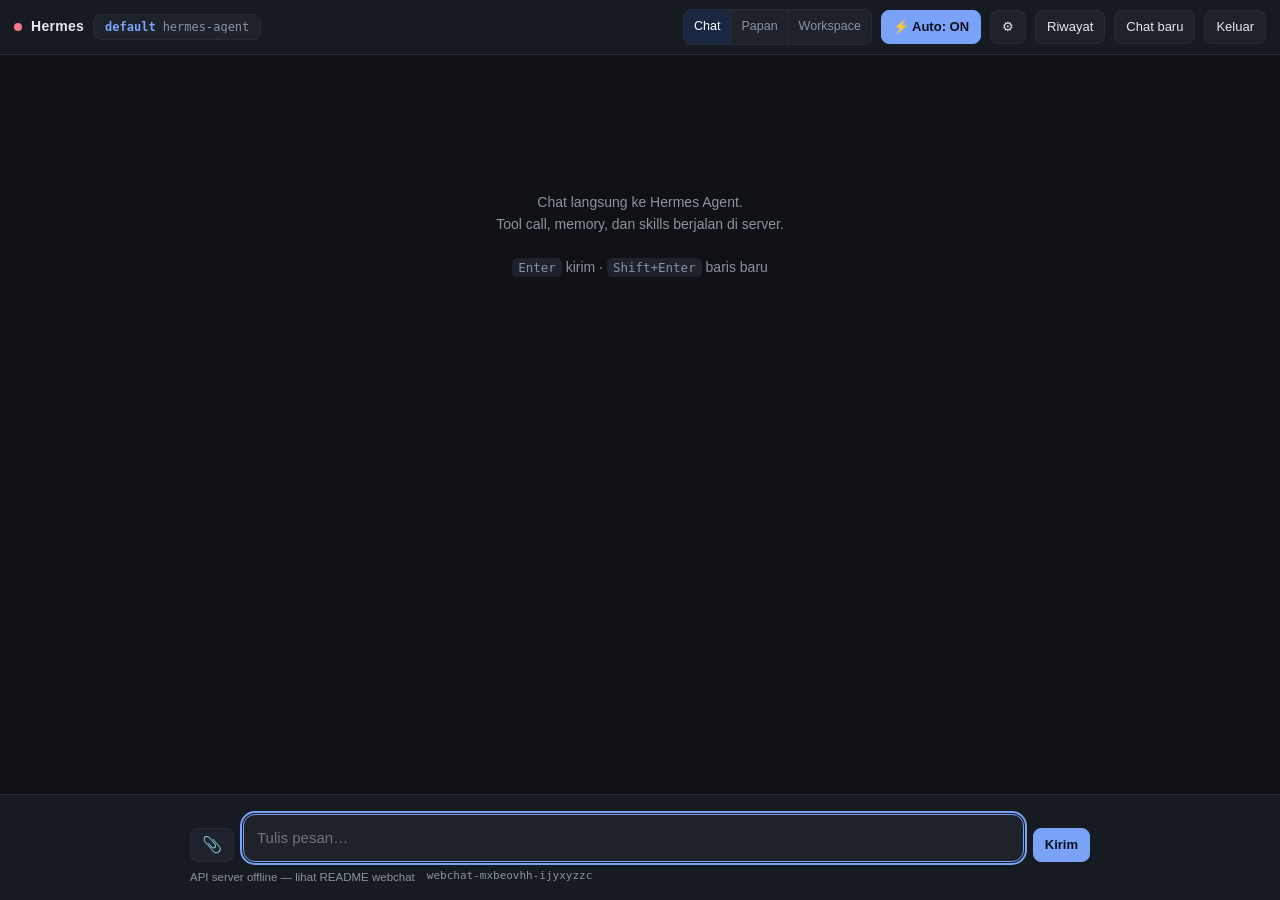
==== static/index.html @ ffa94fac "feat(chat): upload gambar (lampiran/paste/drag-drop) + pratinjau di riwayat" ====
<!DOCTYPE html>
<html lang="id">
<head>
<meta charset="utf-8">
<meta name="viewport" content="width=device-width, initial-scale=1, viewport-fit=cover">
<title>Hermes Chat</title>
<link rel="icon" href="data:image/svg+xml,%3Csvg xmlns='http://www.w3.org/2000/svg' viewBox='0 0 32 32'%3E%3Crect width='32' height='32' rx='8' fill='%230f1115'/%3E%3Ccircle cx='16' cy='16' r='7' fill='%237aa2f7'/%3E%3C/svg%3E">
<style>
  :root{
    --bg:#0f1115; --bg2:#161a21; --bg3:#1d222b; --line:#262c37;
    --fg:#e6e9ef; --dim:#8b93a1; --acc:#7aa2f7; --acc2:#bb9af7;
    --ok:#9ece6a; --warn:#e0af68; --err:#f7768e; --radius:12px;
  }
  *{box-sizing:border-box; scrollbar-width:thin; scrollbar-color:#333d52 transparent}
  *::-webkit-scrollbar{width:10px;height:10px}
  *::-webkit-scrollbar-thumb{background:#2c3549;border-radius:9px;border:2px solid transparent;background-clip:padding-box}
  *::-webkit-scrollbar-thumb:hover{background:#3b4761;border:2px solid transparent;background-clip:padding-box}
  *::-webkit-scrollbar-corner{background:transparent}
  :focus-visible{outline:2px solid var(--acc); outline-offset:1px}
  ::selection{background:#33517f; color:#fff}
  html,body{height:100%}
  body{
    margin:0; background:var(--bg); color:var(--fg);
    font:15px/1.55 ui-sans-serif,-apple-system,"Segoe UI",Roboto,"Helvetica Neue",sans-serif;
    display:flex; flex-direction:column; overflow-x:clip;
  }
  header{
    display:flex; align-items:center; gap:9px; row-gap:7px; flex-wrap:wrap; padding:9px 14px;
    background:var(--bg2); border-bottom:1px solid var(--line); position:sticky; top:0; z-index:5;
  }
  header h1{font-size:14px; margin:0; letter-spacing:.02em; font-weight:600; white-space:nowrap}
  .dot{width:8px;height:8px;border-radius:50%;background:var(--dim);flex:none;transition:background .2s}
  .dot.on{background:var(--ok)} .dot.off{background:var(--err)}
  .spacer{flex:1}
  button{
    font:inherit; font-size:13px; color:var(--fg); background:var(--bg3);
    border:1px solid var(--line); border-radius:8px; padding:6px 11px; cursor:pointer;
  }
  button:hover{border-color:var(--acc); color:#fff}
  button:disabled{opacity:.45; cursor:default}
  button.primary{background:var(--acc); border-color:var(--acc); color:#0b1020; font-weight:600}
  button.danger{background:transparent;border-color:var(--err);color:var(--err)}
  button.model{
    display:flex; align-items:center; gap:7px; max-width:46vw;
    font:12px/1 ui-monospace,SFMono-Regular,Menlo,monospace; color:var(--dim);
  }
  button.model span{overflow:hidden; text-overflow:ellipsis; white-space:nowrap}
  button.model b{color:var(--acc); font-weight:600}
  /* tautan ke halaman Pemantau Agent — gaya sama dengan tombol header lain */
  a.btn{
    font:inherit; font-size:13px; color:var(--fg); background:var(--bg3);
    border:1px solid var(--line); border-radius:8px; padding:6px 11px; cursor:pointer;
    text-decoration:none; white-space:nowrap; display:inline-flex; align-items:center; gap:6px;
  }
  a.btn:hover{border-color:var(--acc); color:#fff}
  a.btn .ico{font-size:14px; line-height:1}

  /* navigasi halaman: Chat · Papan · Workspace (dipakai di ketiga halaman) */
  nav.pages{
    display:flex; align-items:stretch; border:1px solid var(--line); border-radius:8px;
    overflow:hidden; background:var(--bg3);
  }
  nav.pages a{
    font-size:12.5px; color:var(--dim); text-decoration:none; padding:7px 10px;
    min-height:34px; display:inline-flex; align-items:center; white-space:nowrap;
  }
  nav.pages a + a{border-left:1px solid var(--line)}
  nav.pages a:hover{color:#fff; background:#202839}
  nav.pages a[aria-current="page"]{color:#fff; background:#1b2740}

  main{flex:1; overflow-y:auto; overflow-x:hidden}
  .wrap{max-width:900px; margin:0 auto; padding:20px 16px 8px; display:flex; flex-direction:column; gap:16px}

  .msg{display:flex; gap:11px; align-items:flex-start}
  .msg .who{
    flex:none; width:26px; height:26px; border-radius:7px; display:grid; place-items:center;
    font-size:12px; font-weight:700; background:var(--bg3); border:1px solid var(--line); color:var(--dim);
  }
  .msg.user .who{background:#243044; color:var(--acc); border-color:#2f3f5c}
  .msg.agent .who{background:#2b2440; color:var(--acc2); border-color:#3d3462}
  .msg.tool .who{background:#2a2418; color:var(--warn); border-color:#463c22}
  .bubble{flex:1; min-width:0}
  .msg.user .bubble .text{background:var(--bg2); border:1px solid var(--line); border-radius:var(--radius); padding:10px 13px}

  .text p{margin:.5em 0} .text p:first-child{margin-top:0} .text p:last-child{margin-bottom:0}
  .text h1,.text h2,.text h3{margin:.8em 0 .35em; line-height:1.25}
  .text h1{font-size:1.3em} .text h2{font-size:1.15em} .text h3{font-size:1.03em}
  .text ul,.text ol{margin:.45em 0; padding-left:1.4em}
  .text li{margin:.18em 0}
  .text li > ul,.text li > ol,.text ul ul,.text ol ol,.text ul ol,.text ol ul{margin:.2em 0}
  .text{overflow-wrap:anywhere}
  .text a{color:var(--acc)}
  .text code{
    font:13px/1.5 ui-monospace,SFMono-Regular,Menlo,monospace;
    background:#11151c; border:1px solid var(--line); border-radius:5px; padding:.1em .38em;
  }
  .text pre{margin:.6em 0; background:#0c0f14; border:1px solid var(--line); border-radius:9px; padding:11px 13px; overflow-x:auto}
  .text pre code{background:none; border:none; padding:0; font-size:12.5px}
  .text hr{border:none;border-top:1px solid var(--line);margin:1em 0}
  .text blockquote{margin:.6em 0;padding:.1em .9em;border-left:3px solid var(--line);color:var(--dim)}

  /* tabel laporan */
  .text .tblwrap{margin:.7em 0; border:1px solid var(--line); border-radius:9px; overflow-x:auto; background:#0d1117}
  .text table{border-collapse:collapse; width:100%; font-size:13px}
  .text th,.text td{padding:7px 11px; border-bottom:1px solid var(--line); text-align:left; vertical-align:top; overflow-wrap:anywhere}
  .text th{background:#161c26; color:#cfd6e4; font-weight:600; white-space:nowrap}
  .text tr:last-child td{border-bottom:none}
  .text tr:nth-child(even) td{background:#11161e}
  .text .al-right{text-align:right} .text .al-center{text-align:center} .text .al-left{text-align:left}
  .text th.num,.text td.num{
    text-align:right; font-variant-numeric:tabular-nums;
    font-family:ui-monospace,SFMono-Regular,Menlo,monospace; font-size:12.5px;
  }

  /* blok kode */
  .text .cbox{margin:.7em 0; border:1px solid var(--line); border-radius:9px; overflow:hidden; background:#0c0f14}
  .text .chead{
    display:flex; align-items:center; gap:8px; padding:5px 10px; background:#131922;
    border-bottom:1px solid var(--line); font:11.5px ui-monospace,SFMono-Regular,Menlo,monospace; color:var(--dim);
  }
  .text .chead .lang{color:var(--acc2); letter-spacing:.04em}
  .text .chead button.copy{
    font:11px ui-monospace,monospace; padding:3px 9px; background:var(--bg3);
    border:1px solid var(--line); border-radius:6px; color:var(--fg); cursor:pointer;
  }
  .text .chead button.copy:hover{border-color:var(--acc); color:#fff}
  .text .cbox pre{margin:0; border:none; border-radius:0; background:none; padding:11px 13px}
  .c-cmt{color:#6b7684; font-style:italic}
  .c-str{color:#9ece6a} .c-num{color:#e0af68} .c-kw{color:#7aa2f7}

  /* pohon folder/menu */
  .text .tree{
    margin:.7em 0; padding:10px 12px; background:#0c0f14; border:1px solid var(--line);
    border-radius:9px; overflow-x:auto;
    font:12.5px/1.65 ui-monospace,SFMono-Regular,Menlo,monospace;
  }
  .text .cbox .tree{margin:0; border:none; border-radius:0; background:none}
  .text .tree ul{list-style:none; margin:0; padding-left:14px; border-left:1px dashed #2b3542}
  .text .tree > ul{padding-left:2px; border-left:none}
  .text .tree li{position:relative}
  .text .tree .row{display:flex; align-items:baseline; gap:6px; border-radius:5px; padding:1px 3px}
  .text .tree li.dir > .row{cursor:pointer}
  .text .tree li.dir > .row:hover{background:#151c27}
  .text .tree .tw{flex:none; width:11px; color:var(--dim); font-size:10px; text-align:center}
  .text .tree li.dir > .row .tw::before{content:"▾"}
  .text .tree li.closed > .row .tw::before{content:"▸"}
  .text .tree .ic{flex:none; opacity:.85; font-size:11.5px}
  .text .tree .nm{white-space:pre}
  .text .tree li.dir > .row .nm{color:#c8d7f5}
  .text .tree li.closed > ul{display:none}

  .tools{display:flex; flex-wrap:wrap; gap:6px; margin:0 0 9px}
  .tool{
    font:12px/1.35 ui-monospace,SFMono-Regular,Menlo,monospace; color:var(--dim);
    background:#12161d; border:1px solid var(--line); border-radius:7px; padding:5px 8px;
    max-width:100%; overflow:hidden; text-overflow:ellipsis; white-space:nowrap;
  }
  .tool b{color:var(--warn); font-weight:600}
  .tool.done{opacity:.62}
  details.think{margin:0 0 9px; border:1px solid var(--line); border-radius:9px; background:#12161d}
  details.think summary{cursor:pointer; padding:7px 11px; font-size:12px; color:var(--dim); user-select:none}
  details.think pre{margin:0; padding:0 13px 11px; white-space:pre-wrap; overflow-wrap:anywhere; font-size:12.5px; color:#a9b1c1}

  .cursor::after{content:"▍"; color:var(--acc); animation:blink 1s steps(2) infinite}
  @keyframes blink{50%{opacity:0}}

  /* kartu konfirmasi (approval) */
  .approval{
    margin:0 0 10px; border:1px solid #6b5320; background:#241f12; border-radius:10px; padding:11px 13px;
  }
  .approval.answered{border-color:var(--line); background:#141821; opacity:.85}
  .approval .aphead{font-size:12px; font-weight:700; letter-spacing:.03em; color:var(--warn); text-transform:uppercase}
  .approval.answered .aphead{color:var(--dim)}
  .approval .apcmd{
    margin:8px 0 6px; padding:8px 10px; background:#0c0f14; border:1px solid var(--line); border-radius:7px;
    font:12.5px/1.5 ui-monospace,SFMono-Regular,Menlo,monospace; white-space:pre-wrap; overflow-wrap:anywhere;
  }
  .approval .apdesc{font-size:12.5px; color:var(--dim); margin-bottom:9px}
  .approval .apbtns{display:flex; gap:7px; flex-wrap:wrap}
  .approval .apbtns button{font-size:12.5px; padding:6px 11px}
  .approval .apstate{margin-top:9px; font-size:12px; color:var(--dim); font:12px ui-monospace,monospace}
  .approval .apstate.ok{color:var(--ok)} .approval .apstate.bad{color:var(--err)}
  .err{border:1px solid var(--err); background:#241419; color:#ffc9d2; border-radius:9px; padding:11px 13px; font-size:13.5px; white-space:pre-wrap; overflow-wrap:anywhere}
  .err b{color:#fff}
  .empty{color:var(--dim); text-align:center; padding:13vh 0 0; font-size:14px}
  .empty code{font:12.5px ui-monospace,monospace; background:var(--bg3); padding:2px 6px; border-radius:5px}

  footer{border-top:1px solid var(--line); background:var(--bg2); padding:11px 16px 13px}
  .composer{max-width:900px; margin:0 auto; display:flex; gap:9px; align-items:flex-end}
  textarea{
    flex:1; min-width:0; resize:none; min-height:46px; max-height:210px; padding:12px 13px;
    background:var(--bg3); color:var(--fg); border:1px solid var(--line); border-radius:var(--radius);
    font:inherit; line-height:1.45; outline:none;
  }
  textarea:focus{border-color:var(--acc)}
  textarea:disabled{opacity:.5}
  .hint{max-width:900px;margin:7px auto 0;color:var(--dim);font-size:11.5px;display:flex;gap:12px;flex-wrap:wrap}
  .hint .mono{font:11px ui-monospace,monospace; min-width:0; max-width:100%; overflow:hidden; text-overflow:ellipsis; white-space:nowrap}

  /* ---- panel samping ---- */
  .scrim{position:fixed; inset:0; background:#000a; z-index:20; display:none}
  .scrim.open{display:block}
  .panel{
    position:fixed; top:0; bottom:0; left:0; width:min(440px,90vw); z-index:21;
    background:var(--bg2); border-right:1px solid var(--line);
    display:flex; flex-direction:column; transform:translateX(-102%); transition:transform .18s ease;
  }
  .panel.open{transform:none}
  .panel > header{position:static; border-bottom:1px solid var(--line)}
  .panel .body{flex:1; overflow-y:auto; padding:8px}
  .panel input[type=search]{
    width:100%; padding:10px 12px; background:var(--bg3); color:var(--fg);
    border:1px solid var(--line); border-radius:9px; font:inherit; font-size:13.5px; outline:none;
  }
  .panel input[type=search]:focus{border-color:var(--acc)}

  .sess{padding:9px 11px; border:1px solid transparent; border-radius:9px; cursor:pointer; margin-bottom:2px}
  .sess:hover{background:var(--bg3); border-color:var(--line)}
  .sess .t{font-size:13.5px; overflow:hidden; text-overflow:ellipsis; white-space:nowrap}
  .sess .m{font-size:11.5px; color:var(--dim); margin-top:3px; display:flex; gap:9px; flex-wrap:wrap}
  .sess .m .src{color:var(--acc)}

  .mrow{padding:7px 11px; border-radius:8px; cursor:pointer; display:flex; gap:8px; align-items:baseline}
  .mrow:hover{background:var(--bg3)}
  .mrow .prov{font:11.5px ui-monospace,monospace; color:var(--acc2); flex:none; width:104px; overflow:hidden; text-overflow:ellipsis; white-space:nowrap}
  .mrow .id{font:12.5px ui-monospace,monospace; color:var(--fg); overflow:hidden; text-overflow:ellipsis; white-space:nowrap}
  .mrow.sel{background:#1b2740}
  .mrow.na .id{color:var(--dim)}
  .phead{font:11.5px ui-monospace,monospace; color:var(--dim); padding:10px 11px 4px; text-transform:uppercase; letter-spacing:.06em}

  /* setelan */
  .setrow{
    display:flex; gap:10px; align-items:flex-start; padding:10px 11px; margin:6px 0;
    border:1px solid var(--line); border-radius:9px; background:var(--bg2); cursor:pointer;
  }
  .setrow:hover{border-color:var(--acc)}
  .setrow.on{border-color:var(--acc); background:#16203a}
  .setrow .mark{
    flex:none; width:15px; height:15px; border-radius:50%; border:1.5px solid var(--dim); margin-top:2px;
  }
  .setrow.on .mark{border-color:var(--acc); background:var(--acc); box-shadow:inset 0 0 0 3px var(--bg2)}
  .setrow .lbl{font-size:13.5px}
  .setrow .hint2{font-size:11.5px; color:var(--dim); margin-top:3px; line-height:1.45}
  .setnote{font-size:11.5px; color:var(--dim); padding:10px 11px 16px; line-height:1.55}
  .setnote code{font:11px ui-monospace,monospace; color:var(--acc2)}

  .banner{
    max-width:900px; margin:14px auto 0; padding:9px 13px; border-radius:9px; font-size:13px;
    background:#1a2233; border:1px solid #2c3a55; color:#c8d3e6; display:flex; gap:10px; align-items:center;
    flex-wrap:wrap;
  }
  .banner #bannerText{min-width:0; overflow-wrap:anywhere}
  .banner button{flex:none}

  /* lampiran gambar */
  .chips{
    max-width:900px; margin:0 auto 8px; display:flex; flex-wrap:wrap; gap:8px;
    max-width:min(900px,100%);
  }
  .chip{
    display:flex; align-items:center; gap:8px; max-width:100%; min-width:0;
    padding:5px 8px 5px 5px; background:var(--bg3); border:1px solid var(--line);
    border-radius:var(--radius); font-size:12px;
  }
  .chip img{
    width:44px; height:44px; object-fit:cover; border-radius:6px; flex:none;
    background:#0c0f14;
  }
  .chip .nm{min-width:0; overflow:hidden; text-overflow:ellipsis; white-space:nowrap; max-width:12rem}
  .chip .sz{color:var(--dim); flex:none; font:11px ui-monospace,monospace}
  .chip button.rm{
    flex:none; padding:2px 7px; font-size:14px; line-height:1; background:transparent;
    border:1px solid var(--line); border-radius:6px; color:var(--dim);
  }
  .chip button.rm:hover{border-color:var(--err); color:var(--err)}
  .chatimg{
    max-width:min(320px,100%); border-radius:9px; border:1px solid var(--line);
    display:block; margin:0;
  }
  .msgimgs{display:flex; flex-wrap:wrap; gap:8px; margin:.45em 0 0; min-width:0; max-width:100%}
  .imgchip{
    display:inline-block; font-size:12px; color:var(--dim); background:var(--bg3);
    border:1px solid var(--line); border-radius:7px; padding:4px 8px; margin:.35em .35em 0 0;
    max-width:100%; overflow:hidden; text-overflow:ellipsis; white-space:nowrap;
  }
  main.dragover{outline:2px dashed var(--acc); outline-offset:-4px}
  button.attach{font-size:16px; padding:8px 11px; flex:none; line-height:1}
</style>
</head>
<body>
<header>
  <span class="dot" id="dot"></span>
  <h1>Hermes</h1>
  <button class="model" id="modelBtn" title="Pilih provider &amp; model">
    <b id="modelProv">default</b><span id="modelName">memuat…</span>
  </button>
  <span class="spacer"></span>
  <nav class="pages" aria-label="Navigasi halaman">
    <a href="/" aria-current="page">Chat</a>
    <a href="/agents" title="Papan kanban Hermes — status task per agent">Papan</a>
    <a href="/workspace" title="Kantor virtual — siapa yang sedang bekerja">Workspace</a>
  </nav>
  <button id="auto" title="Jawab permintaan konfirmasi otomatis">⚡ Auto</button>
  <button id="settings" title="Setelan: konfirmasi perintah">⚙</button>
  <button id="history">Riwayat</button>
  <button id="clear">Chat baru</button>
  <button id="who" title="Sesi login aktif">…</button>
  <button id="logout">Keluar</button>
</header>

<div class="banner" id="banner" style="display:none">
  <span id="bannerText"></span><span class="spacer"></span>
  <button id="bannerContinue" class="primary" disabled
          title="Transkrip ini jadi konteks chat; pesan baru ditambahkan ke sesi ini">Lanjutkan chat</button>
  <button id="bannerClose">Tutup</button>
</div>

<main id="main">
  <div class="wrap" id="wrap">
    <div class="empty" id="empty">
      Chat langsung ke Hermes Agent.<br>
      Tool call, memory, dan skills berjalan di server.<br><br>
      <code>Enter</code> kirim &middot; <code>Shift+Enter</code> baris baru
    </div>
  </div>
</main>

<footer>
  <div class="chips" id="chips" hidden></div>
  <div class="composer">
    <input type="file" id="fileInput" accept="image/*" multiple hidden>
    <button type="button" class="attach" id="attach" title="Lampirkan gambar">📎</button>
    <textarea id="input" rows="1" placeholder="Tulis pesan…"></textarea>
    <button class="primary" id="send">Kirim</button>
    <button class="danger" id="stop" hidden>Stop</button>
  </div>
  <div class="hint">
    <span id="status">siap</span>
    <span class="mono" id="sid"></span>
  </div>
</footer>

<div class="scrim" id="scrim"></div>

<aside class="panel" id="histPanel">
  <header><h1>Riwayat sesi</h1><span class="spacer"></span>
    <button id="histRefresh">Muat ulang</button><button id="histClose">✕</button></header>
  <div class="body" id="histBody"></div>
</aside>

<aside class="panel" id="settingsPanel">
  <header><h1>Setelan</h1><span class="spacer"></span><button id="settingsClose">✕</button></header>
  <div class="body" id="settingsBody"></div>
</aside>

<aside class="panel" id="modelPanel">
  <header><h1>Provider &amp; model</h1><span class="spacer"></span><button id="modelClose">✕</button></header>
  <div style="padding:8px 8px 0"><input type="search" id="modelSearch" placeholder="Cari model…" autocomplete="off"></div>
  <div class="body" id="modelBody"></div>
</aside>

<script>
(() => {
  // Sesi login bisa kedaluwarsa atau dicabut di server. Setiap 401 dari proxy berarti
  // cookie sudah tidak sah — lempar ke halaman login, jangan tampilkan error mentah.
  const _fetch = window.fetch.bind(window);
  window.fetch = (input, init) => _fetch(input, init).then((res) => {
    if (res.status === 401) {
      const next = encodeURIComponent(location.pathname + location.search);
      location.replace(`/login?next=${next}`);
    }
    return res;
  });

  const $ = (id) => document.getElementById(id);
  const wrap = $("wrap"), main = $("main"), input = $("input");
  const sendBtn = $("send"), stopBtn = $("stop"), dot = $("dot");
  const statusEl = $("status"), sidEl = $("sid");
  const LS = "hermes-webchat-v2";

  let live = [];              // percakapan yang sedang berjalan
  let sessionId = newSessionId();
  let history = null;         // {id,title,source,messages:[]} saat menonton riwayat
  let controller = null;
  let MODEL = "", PROVIDER = "";
  let options = null;         // /api/model/options
  let RUN_ID = null;          // run yang sedang berjalan (untuk stop & jawab approval)
  let pendingImages = [];     // {path,url,name,bytes} sebelum kirim
  let uploadsRunning = 0;
  const MAX_IMAGES_PER_MSG = 4;
  const attachBtn = $("attach"), fileInput = $("fileInput"), chipsEl = $("chips");
  const IMAGE_MARKER_RE = /\[Image attached at: ([^\]\n]+)\]/g;
  let APPROVAL = "auto";      // "auto" = jalan tanpa konfirmasi, "ask" = tampilkan kartu
  let AUTO_SCOPE = "session"; // scope jawaban otomatis: session | once | always

  // Model yang sudah terbukti TIDAK BISA DIPAKAI (hasil probe langsung ke provider).
  // Disembunyikan dari pemilih supaya tidak terpilih lalu gagal dengan galat provider.
  const HIDDEN_MODELS = new Set([
    // Gemini — sudah tidak tersedia untuk akun baru (HTTP 404 NOT_FOUND)
    "gemini-2.5-pro", "gemini-2.5-flash", "gemini-2.5-flash-lite", "gemini-3-pro-preview",
    // Gemini — kena kuota/billing di kunci ini (RESOURCE_EXHAUSTED), bukan mati permanen
    "gemini-4-argon", "gemini-3.1-pro-preview",
    // OpenCode Go — "Model does not support this protocol"
    "gemini-4-argon-contributor",
  ]);

  const CHOICE_LABEL = {
    once: "Terima sekali",
    session: "Terima untuk sesi ini",
    always: "Selalu terima",
    deny: "Tolak",
  };

  // ---------------- persist ----------------
  try {
    const raw = JSON.parse(localStorage.getItem(LS) || "{}");
    if (Array.isArray(raw.live)) live = raw.live;
    if (typeof raw.sessionId === "string" && raw.sessionId) sessionId = raw.sessionId;
    if (typeof raw.model === "string") MODEL = raw.model;
    if (typeof raw.provider === "string") PROVIDER = raw.provider;
    if (raw.approval === "ask" || raw.approval === "auto") APPROVAL = raw.approval;
    else if (typeof raw.auto === "boolean") APPROVAL = raw.auto ? "auto" : "ask";  // setelan versi lama
    if (["session", "once", "always"].includes(raw.autoScope)) AUTO_SCOPE = raw.autoScope;
  } catch {}
  const save = () => {
    try { localStorage.setItem(LS, JSON.stringify({ live, sessionId, model: MODEL, provider: PROVIDER, approval: APPROVAL, autoScope: AUTO_SCOPE })); } catch {}
  };
  function newSessionId() {
    return "webchat-" + Date.now().toString(36) + "-" + Math.random().toString(36).slice(2, 10);
  }

  // ---------------- markdown ----------------
  // Mendukung: heading, paragraf, list bertingkat, blockquote, hr, tabel GFM,
  // blok kode dengan label bahasa + tombol salin + pewarnaan ringan, dan tampilan
  // pohon (folder/menu: output `tree`, `ls -R`, atau struktur berindentasi).
  const esc = (s) => String(s).replace(/&/g, "&amp;").replace(/</g, "&lt;").replace(/>/g, "&gt;");
  function inline(s) {
    return s
      .replace(/`([^`\n]+)`/g, (_, c) => `<code>${c}</code>`)
      .replace(/\*\*([^*\n]+)\*\*/g, "<strong>$1</strong>")
      .replace(/~~([^~\n]+)~~/g, "<del>$1</del>")
      .replace(/(^|[\s(])\*([^*\n]+)\*/g, "$1<em>$2</em>")
      .replace(/\[([^\]\n]+)\]\((https?:\/\/[^\s)]+)\)/g, '<a href="$2" target="_blank" rel="noopener">$1</a>')
      .replace(/(^|[\s(])(https?:\/\/[^\s<)]+)/g, '$1<a href="$2" target="_blank" rel="noopener">$2</a>');
  }

  // ---- tabel ----
  const rowCells = (line) => {
    let s = line.trim();
    if (s.startsWith("|")) s = s.slice(1);
    if (s.endsWith("|")) s = s.slice(0, -1);
    return s.split("|").map((c) => c.trim());
  };
  const isSepRow = (line) => {
    const cells = rowCells(line);
    return cells.length > 0 && cells.every((c) => /^:?-{2,}:?$/.test(c));
  };
  const alignOf = (cell) => {
    const l = cell.startsWith(":"), r = cell.endsWith(":");
    return l && r ? "center" : r ? "right" : l ? "left" : "";
  };
  // sel sudah ter-escape (bagian non-kode di-escape lebih dulu)
  function tableHTML(rows, aligns) {
    const width = rows.reduce((n, r) => Math.max(n, r.length), 0);
    let out = '<div class="tblwrap"><table>';
    rows.forEach((cells, ri) => {
      const tag = ri === 0 ? "th" : "td";
      out += "<tr>";
      for (let c = 0; c < width; c++) {
        const a = aligns[c];
        const num = tag === "td" && /^-?[\d.,%]+$/.test((cells[c] || "").replace(/[^\d.,%-]/g, ""));
        const cls = [a ? "al-" + a : "", num ? "num" : ""].filter(Boolean).join(" ");
        out += `<${tag}${cls ? ` class="${cls}"` : ""}>${inline(cells[c] || "")}</${tag}>`;
      }
      out += "</tr>";
    });
    return out + "</table></div>";
  }

  // ---- pohon (tree) ----
  // Cocok untuk output `tree`, `ls -R`, atau menu bertingkat: setiap 4 karakter
  // panduan (│ atau spasi) = satu level. Butuh minimal 2 baris bergaris cabang
  // supaya teks berindentasi biasa tidak salah dibaca sebagai pohon.
  function treeShape(text) {
    const raw = String(text).replace(/\t/g, "    ").split("\n");
    const lines = raw.filter((l, i) => !(l.trim() === "" && i === raw.length - 1));
    if (lines.length < 2) return null;
    const items = [];
    let guides = 0;
    for (const line of lines) {
      if (!line.trim()) return null;
      // satu level = satu blok 4 karakter panduan; baris bercabang (├──/└──/+--) naik
      // satu level lagi, sebab garis itu sendiri menandakan "anak dari baris di atasnya".
      const m = /^((?:(?:[│|]| )[ ]{3})*)([├└`+][─-]{1,3}[ ]+)?(\S.*)$/.exec(line);
      if (!m) return null;
      if (m[2]) guides++;
      const blocks = Math.floor(m[1].length / 4);   // tiap blok tepat 4 karakter, jangan di-trim
      items.push({
        level: Math.min(blocks + (m[2] ? 1 : 0), 12),
        name: m[3],
        dir: /\/$/.test(m[3]),
      });
    }
    return guides >= 2 ? items : null;
  }
  // name sudah dalam bentuk siap-tampil (ter-escape pemanggil)
  function treeHTML(items) {
    let out = '<div class="tree"><ul>';
    const levels = [0];
    items.forEach((it, i) => {
      const hasKids = i + 1 < items.length && items[i + 1].level > it.level;
      const dir = it.dir || hasKids;
      while (levels.length > 1 && it.level < levels[levels.length - 1]) {
        out += "</li></ul>";
        levels.pop();
      }
      if (it.level > levels[levels.length - 1]) {
        out += "<ul>";
        levels.push(it.level);
      } else if (!out.endsWith("<ul>")) {
        out += "</li>";
      }
      out += `<li class="${dir ? "dir" : "file"}"><span class="row"><span class="tw"></span>` +
        `<span class="ic">${dir ? "📁" : "📄"}</span><span class="nm">${it.name}</span></span>`;
    });
    while (levels.length > 1) { out += "</li></ul>"; levels.pop(); }
    return out + "</li></ul></div>";
  }

  // ---- blok kode ----
  // Pewarnaan ringan (string, komentar, angka, kata kunci/perintah umum). Bukan
  // parser per bahasa — cukup supaya kode enak dibaca, dan aman karena setiap
  // token di-escape terpisah.
  // Komentar `//` hanya di awal baris atau setelah spasi/;/() — supaya URL seperti
  // `postgres://host` tidak salah diwarnai sebagai komentar.
  const HL = /((?:^|[\s;(])\/\/[^\n]*|(?:^|\s)#(?![0-9a-fA-F]{3,8}\b)[^\n]*|\/\*[\s\S]*?\*\/)|("(?:[^"\\\n]|\\.)*"|'(?:[^'\\\n]|\\.)*'|`(?:[^`\\]|\\.)*`)|((?<![\w.])\d+(?:\.\d+)?(?![\w.]))|(\b(?:function|const|let|var|if|else|elif|for|while|do|return|class|extends|new|import|export|from|require|def|lambda|try|except|catch|finally|raise|await|async|yield|with|as|in|of|not|and|or|True|False|None|null|true|false|undefined|this|SELECT|FROM|WHERE|INSERT|UPDATE|DELETE|JOIN|LEFT|GROUP|ORDER|BY|LIMIT|CREATE|TABLE|ALTER|DROP|VALUES|SET|npm|npx|node|python3?|git|cd|ls|cat|grep|find|sudo|rm|cp|mv|mkdir|chmod|chown|curl|wget|tar|zip|ssh|scp|docker|compose|systemctl|journalctl|pm2|psql|export|source|echo|awk|sed)\b)/g;
  function highlight(code) {
    let out = "", last = 0, m;
    HL.lastIndex = 0;
    while ((m = HL.exec(code))) {
      out += esc(code.slice(last, m.index));
      const cls = m[1] ? "c-cmt" : m[2] ? "c-str" : m[3] ? "c-num" : "c-kw";
      out += `<span class="${cls}">${esc(m[0])}</span>`;
      last = m.index + m[0].length;
    }
    return out + esc(code.slice(last));
  }
  function codeHTML(info, body) {
    const lang = (info.split(/\s+/)[0] || "").replace(/[^\w+#.-]/g, "").toLowerCase();
    const head = `<div class="chead"><span class="lang">${esc(lang || "teks")}</span>` +
      `<span class="spacer"></span><button class="copy" type="button" title="Salin isi blok">Salin</button></div>`;
    let shape = null;
    if (!lang || ["tree", "txt", "text", "plain", "output"].includes(lang)) shape = treeShape(body);
    if (shape) return `<div class="cbox">${head}${treeHTML(shape)}</div>`;
    return `<div class="cbox">${head}<pre><code>${highlight(body)}</code></pre></div>`;
  }
  function codeBlockHTML(info, body) {
    return codeHTML(info, body);
  }

  function md(src) {
    const parts = String(src).split(/```/);
    let out = "";
    parts.forEach((part, i) => {
      if (i % 2 === 1) {                                  // blok kode
        const nl = part.indexOf("\n");
        const info = (nl >= 0 ? part.slice(0, nl) : "").trim();
        const body = (nl >= 0 ? part.slice(nl + 1) : part).replace(/\n$/, "");
        out += codeHTML(info, body);
        return;
      }
      const lines = esc(part).split("\n");
      let buf = [];
      const stack = [];                                   // list bertingkat
      const flushP = () => { if (buf.length) { out += `<p>${inline(buf.join("<br>"))}</p>`; buf = []; } };
      const closeLists = () => { while (stack.length) out += "</li></" + stack.pop().tag + ">"; };

      for (let i = 0; i < lines.length; i++) {
        const line = lines[i].replace(/\s+$/, "");

        // tabel GFM: baris berisi "|" diikuti baris pemisah
        if (line.trim().startsWith("|") && i + 1 < lines.length && isSepRow(lines[i + 1])) {
          const rows = [rowCells(line)];
          const aligns = rowCells(lines[i + 1]).map(alignOf);
          i += 2;
          while (i < lines.length && lines[i].trim().startsWith("|")) {
            rows.push(rowCells(lines[i]));
            i++;
          }
          i--;
          flushP(); closeLists();
          out += tableHTML(rows, aligns);
          continue;
        }

        // pohon: kumpulkan satu blok baris berisi panduan cabang
        if (/[├└`+]|^[│|]/.test(line)) {
          const run = [];
          let j = i;
          while (j < lines.length && lines[j].trim()) { run.push(lines[j]); j++; }
          const shape = treeShape(run.join("\n"));
          if (shape) {
            flushP(); closeLists();
            out += treeHTML(shape);
            i = j - 1;
            continue;
          }
        }

        const h = /^(#{1,4})\s+(.*)$/.exec(line);
        if (h) { flushP(); closeLists(); out += `<h${h[1].length}>${inline(h[2])}</h${h[1].length}>`; continue; }

        const li = /^(\s*)([-*+]|\d+[.)])\s+(.*)$/.exec(line);
        if (li) {
          flushP();
          const level = Math.min(Math.floor(li[1].replace(/\t/g, "    ").length / 2), 8);
          const tag = /^\d/.test(li[2]) ? "ol" : "ul";
          if (!stack.length) { out += `<${tag}>`; stack.push({ level, tag }); }
          else {
            while (stack.length > 1 && level < stack[stack.length - 1].level) {
              out += "</li></" + stack.pop().tag + ">";
            }
            const top = stack[stack.length - 1];
            if (level > top.level) { out += `<${tag}>`; stack.push({ level, tag }); }
            else {
              out += "</li>";
              if (top.tag !== tag) { out += `</${top.tag}><${tag}>`; top.tag = tag; }
            }
          }
          out += `<li>${inline(li[3])}`;
          continue;
        }

        if (/^\s*([-*_])\s*\1\s*\1\s*$/.test(line)) { flushP(); closeLists(); out += "<hr>"; continue; }
        if (/^&gt;\s?/.test(line)) { flushP(); closeLists(); out += `<blockquote>${inline(line.replace(/^&gt;\s?/, ""))}</blockquote>`; continue; }
        if (!line.trim()) { flushP(); closeLists(); continue; }
        buf.push(line);
      }
      flushP(); closeLists();
    });
    return out;
  }

  // ---------------- render ----------------
  function node(m, streaming) {
    const isTool = m.role === "tool";
    const el = document.createElement("div");
    el.className = "msg " + (m.role === "user" ? "user" : isTool ? "tool" : "agent");

    const who = document.createElement("div");
    who.className = "who";
    who.textContent = m.role === "user" ? "You" : isTool ? "→" : "H";
    el.appendChild(who);

    const bubble = document.createElement("div");
    bubble.className = "bubble";

    if (m.thinking) {
      const d = document.createElement("details");
      d.className = "think";
      d.open = !!streaming;
      const s = document.createElement("summary");
      s.textContent = "reasoning";
      const pre = document.createElement("pre");
      pre.textContent = m.thinking;
      d.append(s, pre);
      bubble.appendChild(d);
    }

    if (m.tools && m.tools.length) {
      const box = document.createElement("div");
      box.className = "tools";
      for (const t of m.tools) {
        const chip = document.createElement("div");
        chip.className = "tool" + (t.done ? " done" : "");
        const bits = [];
        if (t.done && typeof t.duration === "number") bits.push(t.duration.toFixed(1) + "s");
        if (t.error) bits.push("gagal");
        chip.innerHTML = `<b>${esc(t.name || "tool")}</b> ${esc(t.detail || "")}` +
          (bits.length ? ` <span style="opacity:.7">· ${esc(bits.join(" · "))}</span>` : "");
        box.appendChild(chip);
      }
      bubble.appendChild(box);
    }

    if (m.approvals && m.approvals.length) {
      for (const a of m.approvals) bubble.appendChild(approvalCard(a));
    }

    if (m.error) {
      const e = document.createElement("div");
      e.className = "err";
      e.innerHTML = `<b>${esc(m.error)}</b>` + (m.detail ? "\n" + esc(m.detail) : "");
      bubble.appendChild(e);
    } else if (isTool) {
      const box = document.createElement("div");
      box.className = "tools";
      const chip = document.createElement("div");
      chip.className = "tool done";
      chip.innerHTML = `<b>${esc(m.tool || "tool")}</b> ${esc(String(m.text || "").slice(0, 400))}`;
      box.appendChild(chip);
      bubble.appendChild(box);
    } else if (m.text) {
      const t = document.createElement("div");
      t.className = "text" + (streaming ? " cursor" : "");
      t.innerHTML = md(m.text);
      bubble.appendChild(t);
    }
    if (m.images && m.images.length) {
      const box = document.createElement("div");
      box.className = "msgimgs";
      for (const im of m.images) {
        if (im.url) {
          const img = document.createElement("img");
          img.className = "chatimg";
          img.loading = "lazy";
          img.src = im.url;
          img.alt = im.name || "gambar";
          box.appendChild(img);
        } else {
          const chip = document.createElement("span");
          chip.className = "imgchip";
          chip.textContent = "📎 " + (im.name || "gambar");
          box.appendChild(chip);
        }
      }
      bubble.appendChild(box);
    }
    if (!m.text && !m.error && !isTool && !(m.images && m.images.length)
        && streaming && !(m.tools && m.tools.length)) {
      const t = document.createElement("div");
      t.className = "text cursor";
      bubble.appendChild(t);
    }

    el.appendChild(bubble);
    return el;
  }

  const current = () => (history ? history.messages : live);

  // ---------------- kartu konfirmasi ----------------
  function approvalCard(a) {
    const el = document.createElement("div");
    el.className = "approval" + (a.answered ? " answered" : "");

    const head = document.createElement("div");
    head.className = "aphead";
    head.textContent = a.answered
      ? (a.auto ? "⚡ Konfirmasi dijawab otomatis" : "Konfirmasi dijawab")
      : "⚠ Perlu konfirmasi";
    el.appendChild(head);

    const cmd = document.createElement("div");
    cmd.className = "apcmd";
    cmd.textContent = a.command || "(perintah tidak dilampirkan)";
    el.appendChild(cmd);

    if (a.description) {
      const d = document.createElement("div");
      d.className = "apdesc";
      d.textContent = "Terdeteksi: " + a.description;
      el.appendChild(d);
    }

    if (!a.answered) {
      const btns = document.createElement("div");
      btns.className = "apbtns";
      const choices = (a.choices && a.choices.length) ? a.choices : ["once", "deny"];
      for (const c of choices) {
        const b = document.createElement("button");
        b.textContent = CHOICE_LABEL[c] || c;
        if (c === "deny") b.className = "danger";
        else if (c === "once") b.className = "primary";
        b.onclick = () => answerApproval(a, c);
        btns.appendChild(b);
      }
      el.appendChild(btns);
    }

    const st = document.createElement("div");
    st.className = "apstate" + (a.state ? (a.ok === false ? " bad" : " ok") : "");
    st.textContent = a.state || (a.answered ? "" : "menunggu jawabanmu…");
    el.appendChild(st);
    return el;
  }

  async function answerApproval(a, choice, auto) {
    a.state = auto ? "menjawab otomatis…" : "mengirim…";
    render();
    const payload = { choice };
    if (a.request_id) payload.request_id = a.request_id;
    if (a.execution_generation != null) payload.execution_generation = a.execution_generation;
    try {
      const r = await fetch(`/v1/runs/${encodeURIComponent(a.run_id)}/approval`, {
        method: "POST",
        headers: { "Content-Type": "application/json" },
        body: JSON.stringify(payload),
      });
      const j = await r.json().catch(() => ({}));
      if (!r.ok) {
        a.ok = false;
        a.state = "Gagal menjawab: " + (j.detail || j.error?.message || j.error || ("HTTP " + r.status));
      } else {
        a.ok = true;
        a.answered = true;
        a.auto = !!auto;
        a.state = (auto ? "Otomatis: " : "Dijawab: ") + (CHOICE_LABEL[choice] || choice);
      }
    } catch (e) {
      a.ok = false;
      a.state = "Gagal menjawab: " + String(e);
    }
    render();
  }

  // Pilihan untuk mode auto: ikuti scope yang dipilih user; "always" hanya dipakai
  // kalau user memang memilihnya di Setelan (scope itu menulis allowlist permanen ke disk).
  function pickAutoChoice(choices) {
    const offered = (Array.isArray(choices) && choices.length ? choices : []).filter((c) => c !== "deny");
    if (!offered.length) return "deny";   // server tidak menawarkan pilihan menerima
    const order = AUTO_SCOPE === "always" ? ["always", "session", "once"] : [AUTO_SCOPE, "session", "once"];
    for (const want of [...new Set(order)]) if (offered.includes(want)) return want;
    return offered[0];
  }

  function render() {
    const list = current();
    $("empty").style.display = list.length ? "none" : "";
    [...wrap.querySelectorAll(".msg")].forEach((n) => n.remove());
    const frag = document.createDocumentFragment();
    list.forEach((m, i) => frag.appendChild(node(m, !!m.__streaming && i === list.length - 1)));
    wrap.appendChild(frag);
    save();
  }
  function repaintLast() {
    const list = current();
    const last = list[list.length - 1];
    if (!last) return;
    const old = wrap.querySelector(".msg:last-child");
    const fresh = node(last, true);
    if (old) old.replaceWith(fresh); else wrap.appendChild(fresh);
    main.scrollTop = main.scrollHeight;
  }

  // ---------------- event stream (Runs API) ----------------
  // POST /v1/runs membuat run; GET /v1/runs/{id}/events mengalirkan eventnya. Dipilih
  // daripada /v1/chat/completions karena di sinilah argumen tool, durasi, status gagal,
  // dan permintaan konfirmasi (approval.request) benar-benar dikirim.
  function handleEvent(evt, data, cur) {
    if (evt === "hermes.tool.progress") {                 // kompat: jalur chat completions
      if (data.status === "completed" || data.status === "failed") {
        const last = cur.tools[cur.tools.length - 1];
        if (last) last.done = true;
        repaintLast();
        return;
      }
      const name = data.tool || data.name || "tool";
      const detail = data.preview || data.label || data.command || "";
      if (!cur.tools.some((t) => t.name === name && t.detail === detail)) {
        cur.tools.push({ name, detail, done: false });
      }
      repaintLast();
      return;
    }
    const choice = (data.choices || [])[0];
    if (choice) {                                         // kompat: chat completions chunk
      const d = choice.delta || {};
      if (d.reasoning_content) { cur.thinking = (cur.thinking || "") + d.reasoning_content; repaintLast(); }
      if (d.content) { cur.text += d.content; repaintLast(); }
    }
  }

  function handleRunEvent(j, evt, cur) {
    const kind = j.event || evt || "";
    switch (kind) {
      case "message.delta":
        if (j.delta) { cur.text += j.delta; repaintLast(); }
        return;
      case "__reasoning__":
      case "reasoning.delta":
        if (j.delta || j.text) { cur.thinking = (cur.thinking || "") + (j.delta || j.text); repaintLast(); }
        return;
      case "tool.started":
        cur.tools.push({ name: j.tool, detail: j.preview || "", id: j.tool_call_id, done: false });
        repaintLast();
        return;
      case "tool.completed": {
        let t = j.tool_call_id ? cur.tools.find((x) => x.id === j.tool_call_id) : null;
        if (!t) { t = { name: j.tool, detail: "", id: j.tool_call_id, done: false }; cur.tools.push(t); }
        t.done = true;
        if (typeof j.duration === "number") t.duration = j.duration;
        if (j.error) t.error = true;
        repaintLast();
        return;
      }
      case "approval.request": {
        const a = {
          run_id: j.run_id || RUN_ID,
          request_id: j.request_id || j.prompt_id,
          execution_generation: j.execution_generation,
          command: j.command,
          description: j.description,
          choices: Array.isArray(j.choices) ? j.choices : [],
        };
        cur.approvals.push(a);
        if (APPROVAL === "auto") {
          // Tidak ada kartu yang perlu diklik: jawab langsung di jalur event yang sama,
          // supaya run tidak berhenti menunggu (timeout approval default 5 menit).
          statusEl.textContent = "konfirmasi otomatis…";
          repaintLast();
          answerApproval(a, pickAutoChoice(a.choices), true);
        } else {
          statusEl.textContent = "menunggu konfirmasimu";
          repaintLast();
        }
        return;
      }
      case "approval.responded": {
        const pending = cur.approvals.filter((a) => !a.answered).pop();
        if (pending) {
          pending.answered = true;
          pending.ok = j.choice !== "deny";
          pending.state = "Dijawab: " + (CHOICE_LABEL[j.choice] || j.choice || "");
        }
        repaintLast();
        return;
      }
      case "subagent.start":
        cur.tools.push({ name: "subagent", detail: j.goal || j.summary || "", done: false });
        repaintLast();
        return;
      case "subagent.complete": {
        const s = cur.tools.filter((t) => t.name === "subagent" && !t.done).pop();
        if (s) { s.done = true; s.detail = (s.detail + " — " + (j.status || "selesai")).slice(0, 160); }
        repaintLast();
        return;
      }
      case "run.completed":
        if (j.output) cur.text = j.output;
        if (j.usage) cur.usage = j.usage;
        cur.approvals.forEach((a) => { if (!a.answered) a.state = a.state || ""; });
        statusEl.textContent = "selesai";
        return;
      case "run.failed":
        cur.error = "Run gagal";
        cur.detail = typeof j.error === "string" ? j.error : JSON.stringify(j.error || j.message || "");
        statusEl.textContent = "gagal";
        dot.className = "dot off";
        return;
      case "run.cancelled":
        statusEl.textContent = "dibatalkan";
        if (!cur.text) cur.error = "Dibatalkan";
        return;
      case "run.interrupted":
        statusEl.textContent = "terputus";
        if (!cur.text) cur.error = "Terputus";
        return;
      default:
        return;
    }
  }

  // ---------------- lampiran gambar ----------------
  function humanSize(n) {
    if (n < 1024) return n + " B";
    if (n < 1024 * 1024) return (n / 1024).toFixed(n < 10240 ? 1 : 0) + " KB";
    return (n / (1024 * 1024)).toFixed(1) + " MB";
  }

  function syncSendDisabled() {
    if (controller || history || uploadsRunning > 0) sendBtn.disabled = true;
    else sendBtn.disabled = false;
  }

  function renderChips() {
    chipsEl.innerHTML = "";
    if (!pendingImages.length) {
      chipsEl.hidden = true;
      syncSendDisabled();
      return;
    }
    chipsEl.hidden = false;
    for (const im of pendingImages) {
      const chip = document.createElement("div");
      chip.className = "chip";
      const thumb = document.createElement("img");
      thumb.src = im.url;
      thumb.alt = "";
      const nm = document.createElement("span");
      nm.className = "nm";
      nm.textContent = im.name || "gambar";
      const sz = document.createElement("span");
      sz.className = "sz";
      sz.textContent = humanSize(im.bytes || 0);
      const rm = document.createElement("button");
      rm.type = "button";
      rm.className = "rm";
      rm.textContent = "×";
      rm.title = "Hapus";
      rm.onclick = () => {
        pendingImages = pendingImages.filter((x) => x.path !== im.path);
        renderChips();
      };
      chip.append(thumb, nm, sz, rm);
      chipsEl.appendChild(chip);
    }
    syncSendDisabled();
  }

  async function uploadImageFile(file) {
    if (input.disabled) return;
    if (pendingImages.length >= MAX_IMAGES_PER_MSG) {
      statusEl.textContent = "maksimal 4 gambar per pesan";
      return;
    }
    uploadsRunning += 1;
    syncSendDisabled();
    statusEl.textContent = "mengunggah gambar…";
    try {
      const fd = new FormData();
      fd.append("file", file, file.name || "gambar");
      const r = await fetch("/api/upload", { method: "POST", body: fd });
      const j = await r.json().catch(() => ({}));
      if (!r.ok) {
        if (r.status === 413) statusEl.textContent = "gambar terlalu besar (maks 12 MB)";
        else if (r.status === 415) statusEl.textContent = "format tidak didukung (JPEG/PNG/GIF/WebP)";
        else statusEl.textContent = j.detail || j.error || ("gagal mengunggah (" + r.status + ")");
        return;
      }
      pendingImages.push({ path: j.path, url: j.url, name: j.name || file.name || "gambar", bytes: j.bytes });
      renderChips();
      statusEl.textContent = "siap";
    } catch (e) {
      statusEl.textContent = "gagal mengunggah: " + String(e);
    } finally {
      uploadsRunning -= 1;
      syncSendDisabled();
    }
  }

  function uploadFiles(fileList) {
    const files = [...fileList].filter((f) => f && f.type && f.type.startsWith("image/"));
    for (const f of files) uploadImageFile(f);
  }

  function parseUserContent(raw) {
    const paths = [];
    let t = raw;
    IMAGE_MARKER_RE.lastIndex = 0;
    t = t.replace(IMAGE_MARKER_RE, (_, p) => { paths.push(p.trim()); return ""; });
    t = t.replace(/^\[screenshot\]\s*$/gm, "").replace(/\n{3,}/g, "\n\n").trim();
    const images = paths.map((p) => {
      const base = p.split("/").pop() || "gambar";
      const allowed = p.startsWith("/root/.hermes/cache/webchat-images/")
        || p.startsWith("/root/.hermes/cache/images/");
      return {
        path: p,
        name: base,
        url: allowed ? ("/api/image?path=" + encodeURIComponent(p)) : null,
      };
    });
    return { text: t, images };
  }

  attachBtn.onclick = () => { if (!input.disabled) fileInput.click(); };
  fileInput.onchange = () => {
    uploadFiles(fileInput.files || []);
    fileInput.value = "";
  };

  document.addEventListener("dragover", (e) => { e.preventDefault(); });
  document.addEventListener("drop", (e) => { e.preventDefault(); });
  main.addEventListener("dragenter", (e) => { e.preventDefault(); main.classList.add("dragover"); });
  main.addEventListener("dragover", (e) => { e.preventDefault(); main.classList.add("dragover"); });
  main.addEventListener("dragleave", (e) => {
    if (!main.contains(e.relatedTarget)) main.classList.remove("dragover");
  });
  main.addEventListener("drop", (e) => {
    e.preventDefault();
    main.classList.remove("dragover");
    if (e.dataTransfer && e.dataTransfer.files) uploadFiles(e.dataTransfer.files);
  });

  document.addEventListener("paste", (e) => {
    if (input.disabled || !e.clipboardData) return;
    const imgs = [];
    for (const item of e.clipboardData.items) {
      if (item.kind === "file" && item.type.startsWith("image/")) {
        const f = item.getAsFile();
        if (f) imgs.push(f);
      }
    }
    if (imgs.length) {
      e.preventDefault();
      uploadFiles(imgs);
    }
  });

  // ---------------- kirim ----------------
  async function send() {
    const text = input.value.trim();
    if ((!text && !pendingImages.length) || controller || history || uploadsRunning) return;

    const sentImages = pendingImages.slice();
    const markers = sentImages.map((p) => "[Image attached at: " + p.path + "]").join("\n");
    const payload = text ? (text + "\n\n" + markers) : markers;

    input.value = "";
    pendingImages = [];
    renderChips();
    autoGrow();
    live.push({ role: "user", text, images: sentImages });
    const cur = { role: "assistant", text: "", thinking: "", tools: [], approvals: [], __streaming: true };
    live.push(cur);
    render();
    main.scrollTop = main.scrollHeight;

    controller = new AbortController();
    sendBtn.hidden = true; stopBtn.hidden = false;
    statusEl.textContent = "mengirim…";
    dot.className = "dot on";

    const body = { input: payload, session_id: sessionId };
    if (MODEL) body.model = MODEL;
    if (PROVIDER) body.provider = PROVIDER;      // provider eksplisit selalu dihormati

    try {
      // 1. buat run
      const res = await fetch("/v1/runs", {
        method: "POST",
        headers: { "Content-Type": "application/json" },
        body: JSON.stringify(body),
        signal: controller.signal,
      });
      const created = await res.json().catch(() => ({}));
      if (!res.ok) {
        cur.error = "Gagal memulai run";
        cur.detail = created.detail || created.error?.message || created.error || ("HTTP " + res.status);
        statusEl.textContent = "gagal";
        dot.className = "dot off";
        return;
      }
      RUN_ID = created.run_id;
      statusEl.textContent = "berjalan…";

      // 2. ikuti eventnya sampai run selesai
      const ev = await fetch(`/v1/runs/${encodeURIComponent(RUN_ID)}/events`, { signal: controller.signal });
      if (!ev.ok || !ev.body) {
        cur.error = "Tidak bisa membuka stream event";
        cur.detail = (await ev.text().catch(() => "")).slice(0, 400) || ("HTTP " + ev.status);
        statusEl.textContent = "gagal";
        return;
      }
      const reader = ev.body.getReader();
      const dec = new TextDecoder();
      let buf = "";
      for (;;) {
        const { value, done } = await reader.read();
        if (done) break;
        buf += dec.decode(value, { stream: true });
        let idx;
        while ((idx = buf.indexOf("\n\n")) >= 0) {
          const block = buf.slice(0, idx);
          buf = buf.slice(idx + 2);
          let evt = null, data = "";
          for (const line of block.split("\n")) {
            if (line.startsWith(":")) continue;               // baris keepalive
            if (line.startsWith("event:")) evt = line.slice(6).trim();
            else if (line.startsWith("data:")) data += line.slice(5).trim();
          }
          if (!data) continue;
          try { handleRunEvent(JSON.parse(data), evt, cur); } catch {}
        }
      }
      if (cur.tools.length) cur.tools[cur.tools.length - 1].done = true;
      if (statusEl.textContent === "berjalan…") statusEl.textContent = "selesai";
    } catch (e) {
      if (e.name === "AbortError") {
        statusEl.textContent = "dihentikan";
      } else {
        cur.error = "Gagal menghubungi server chat";
        cur.detail = String(e);
        statusEl.textContent = "gagal";
        dot.className = "dot off";
      }
    } finally {
      cur.__streaming = false;
      controller = null;
      RUN_ID = null;
      sendBtn.hidden = false; stopBtn.hidden = true;
      render();
      main.scrollTop = main.scrollHeight;
      input.focus();
    }
  }

  async function stopRun() {
    if (!RUN_ID) { if (controller) controller.abort(); return; }
    statusEl.textContent = "menghentikan…";
    try {
      await fetch(`/v1/runs/${encodeURIComponent(RUN_ID)}/stop`, { method: "POST" });
    } catch (e) {
      statusEl.textContent = "gagal menghentikan";
    }
  }

  // ---------------- panel ----------------
  const openPanel = (id) => { $("scrim").classList.add("open"); $(id).classList.add("open"); };
  function closePanels() {
    $("scrim").classList.remove("open");
    $("histPanel").classList.remove("open");
    $("modelPanel").classList.remove("open");
    $("settingsPanel").classList.remove("open");
  }
  $("scrim").onclick = closePanels;
  $("histClose").onclick = closePanels;
  $("modelClose").onclick = closePanels;
  $("settingsClose").onclick = closePanels;

  const rel = (ts) => {
    if (!ts) return "";
    const s = Math.max(0, Date.now() / 1000 - Number(ts));
    if (s < 60) return "baru saja";
    if (s < 3600) return Math.floor(s / 60) + " mnt lalu";
    if (s < 86400) return Math.floor(s / 3600) + " jam lalu";
    return Math.floor(s / 86400) + " hari lalu";
  };

  async function loadHistory() {
    const body = $("histBody");
    body.innerHTML = '<div class="phead">memuat…</div>';
    try {
      const r = await fetch("/api/sessions?limit=60", { cache: "no-store" });
      const j = await r.json();
      if (!r.ok) throw new Error(j.error || "gagal");
      const items = j.data || [];
      body.innerHTML = "";
      if (!items.length) { body.innerHTML = '<div class="phead">belum ada sesi</div>'; return; }
      for (const s of items) {
        const el = document.createElement("div");
        el.className = "sess";
        el.innerHTML =
          `<div class="t">${esc(s.title || "(tanpa judul)")}</div>` +
          `<div class="m"><span class="src">${esc(s.source || "?")}</span>` +
          `<span>${s.message_count || 0} pesan</span>` +
          `<span>${esc(rel(s.last_active))}</span></div>`;
        el.onclick = () => openSession(s);
        body.appendChild(el);
      }
    } catch (e) {
      body.innerHTML = `<div class="err" style="margin:8px">Gagal memuat riwayat.\n${esc(String(e))}</div>`;
    }
  }

  function textOf(c) {
    if (c == null) return "";
    if (typeof c === "string") return c;
    if (Array.isArray(c)) return c.map((p) => (typeof p === "string" ? p : p.text || "")).join("");
    return JSON.stringify(c);
  }

  async function openSession(s) {
    closePanels();
    $("bannerText").textContent = "memuat riwayat…";
    $("banner").style.display = "flex";
    $("bannerContinue").disabled = true;
    try {
      const r = await fetch(`/api/sessions/${encodeURIComponent(s.id)}/messages?inline_images=false`, { cache: "no-store" });
      const j = await r.json();
      if (!r.ok) throw new Error(j.error || "gagal");
      const msgs = [];
      for (const m of j.data || []) {
        if (m.role === "system") continue;
        if (m.role === "tool") { msgs.push({ role: "tool", tool: m.tool_name || "tool", text: textOf(m.content) }); continue; }
        if (m.role === "user") {
          const parsed = parseUserContent(textOf(m.content));
          msgs.push({ role: "user", text: parsed.text, images: parsed.images });
          continue;
        }
        const tools = (m.tool_calls || []).map((tc) => ({
          name: tc.function?.name || tc.name || "tool",
          detail: String(tc.function?.arguments || tc.arguments || "").slice(0, 160),
          done: true,
        }));
        const t = textOf(m.content);
        const think = m.reasoning_content || m.reasoning || "";
        if (t || tools.length || think) msgs.push({ role: "assistant", text: t, thinking: think, tools });
      }
      history = { id: s.id, title: s.title, source: s.source, messages: msgs };
      $("bannerText").textContent =
        `Riwayat · ${s.title || "(tanpa judul)"} · sumber ${s.source} · ${msgs.length} pesan`;
      $("bannerContinue").disabled = false;
      input.disabled = true;
      sendBtn.disabled = true;
      statusEl.textContent = "mode riwayat";
      sidEl.textContent = s.id;
      render();
      main.scrollTop = 0;
    } catch (e) {
      $("bannerText").textContent = "Gagal memuat riwayat: " + String(e);
    }
  }

  $("bannerClose").onclick = () => {
    history = null;
    $("banner").style.display = "none";
    input.disabled = false;
    syncSendDisabled();
    statusEl.textContent = "siap";
    sidEl.textContent = sessionId;
    render();
  };

  // Lanjutkan: transkrip riwayat yang sedang dilihat menjadi konteks chat
  // berjalan dan session_id diarahkan ke sesi itu — pesan berikutnya dikirim
  // lewat POST /v1/runs dengan session_id tersebut, jadi ditambahkan ke sesi
  // yang SAMA (bukan salinan/fork). Berlaku untuk sesi dari semua sumber
  // (CLI/TUI/dashboard), bukan hanya yang dibuat halaman ini.
  $("bannerContinue").onclick = () => {
    if (!history) return;
    if (controller) { statusEl.textContent = "tunggu run selesai dulu"; return; }
    const target = history;
    live = target.messages;
    sessionId = target.id;
    history = null;
    $("banner").style.display = "none";
    input.disabled = false;
    syncSendDisabled();
    sidEl.textContent = sessionId;
    statusEl.textContent = "melanjutkan sesi (" + (target.source || "?") + ") — pesan baru masuk ke sesi ini";
    save();
    render();
    main.scrollTop = main.scrollHeight;
    input.focus();
  };

  // ---------------- pemilih model ----------------
  function paintModel() {
    $("modelProv").textContent = PROVIDER || "default";
    $("modelName").textContent = MODEL || "…";
  }

  function renderModelList(q) {
    const body = $("modelBody");
    if (!options) { body.innerHTML = '<div class="phead">memuat…</div>'; return; }
    const needle = (q || "").trim().toLowerCase();
    const rows = [];
    for (const p of options.providers || []) {
      for (const mid of p.models || []) {
        if (HIDDEN_MODELS.has(mid)) continue;            // model mati: jangan ditampilkan
        if (needle && !(p.slug + " " + p.name + " " + mid).toLowerCase().includes(needle)) continue;
        rows.push({ prov: p.slug, name: p.name, authed: !!p.authenticated, mid });
      }
    }
    rows.sort((a, b) => (b.authed - a.authed) || a.prov.localeCompare(b.prov) || a.mid.localeCompare(b.mid));
    body.innerHTML = "";
    const CAP = 300;                                     // daftar ~100 model; CAP menjaga render tetap ringan
    for (const r of rows.slice(0, CAP)) {
      const el = document.createElement("div");
      el.className = "mrow" + (r.authed ? "" : " na") + (r.mid === MODEL && r.prov === PROVIDER ? " sel" : "");
      el.innerHTML = `<span class="prov">${esc(r.prov)}</span><span class="id">${esc(r.mid)}</span>`;
      el.title = r.name + (r.authed ? " · terautentikasi" : " · belum terautentikasi");
      el.onclick = () => {
        MODEL = r.mid; PROVIDER = r.prov;
        save(); paintModel(); closePanels();
        statusEl.textContent = "model: " + r.prov + " · " + r.mid;
      };
      body.appendChild(el);
    }
    if (rows.length > CAP) {
      const more = document.createElement("div");
      more.className = "phead";
      more.textContent = `+${rows.length - CAP} lagi — persempit pencarian`;
      body.appendChild(more);
    }
    if (!rows.length) body.innerHTML = '<div class="phead">tidak ada yang cocok</div>';
  }

  async function loadOptions() {
    try {
      const r = await fetch("/api/model/options", { cache: "no-store" });
      const j = await r.json();
      if (!r.ok) throw new Error(j.error || "gagal");
      options = j;
      // Pilihan tersimpan (localStorage) bisa menunjuk model yang sudah mati — mis. gemini-2.5-flash.
      // Tanpa ini, setiap kirim pesan gagal 404 NOT_FOUND dari provider.
      if (HIDDEN_MODELS.has(MODEL)) {
        // Utamakan model default server (kini DeepSeek via OpenCode Go); Gemini hanya cadangan.
        let sehat = "", prov = "";
        if (j.model && !HIDDEN_MODELS.has(j.model)) { sehat = j.model; prov = j.provider || ""; }
        if (!sehat) {
          for (const p of j.providers || []) {
            const m = (p.models || []).find((x) => !HIDDEN_MODELS.has(x));
            if (m) { sehat = m; prov = p.slug; break; }
          }
        }
        if (sehat) {
          MODEL = sehat; PROVIDER = prov; save();
          statusEl.textContent = "model diganti otomatis: " + prov + " · " + sehat;
        }
      }
      if (!MODEL) { MODEL = j.model || "hermes-agent"; PROVIDER = j.provider || ""; save(); }
      paintModel();
      renderModelList($("modelSearch").value);
    } catch (e) {
      $("modelBody").innerHTML =
        `<div class="err" style="margin:8px">Gagal memuat daftar model.\n${esc(String(e))}</div>`;
      if (!MODEL) { MODEL = "hermes-agent"; paintModel(); }
    }
  }

  $("modelBtn").onclick = () => {
    openPanel("modelPanel");
    if (!options) loadOptions(); else renderModelList($("modelSearch").value);
  };
  $("modelSearch").oninput = (e) => renderModelList(e.target.value);
  $("history").onclick = () => { openPanel("histPanel"); loadHistory(); };
  $("histRefresh").onclick = loadHistory;

  // ---------------- sesi login ----------------
  $("logout").onclick = async () => {
    if (live.length && !confirm("Keluar dari sesi login ini? Percakapan yang belum tersimpan akan hilang.")) return;
    try { await fetch("/logout", { method: "POST", headers: { "Accept": "application/json" } }); } catch {}
    location.replace("/login");
  };
  async function loadWho() {
    try {
      const r = await fetch("/healthz", { cache: "no-store" });
      const j = await r.json();
      if (j.user) { $("who").textContent = j.user; $("who").title = "Login sebagai " + j.user; }
      else { $("who").style.display = "none"; }
    } catch { $("who").style.display = "none"; }
  }

  // ---------------- setelan: konfirmasi perintah ----------------
  const SCOPE_LABEL = {
    session: "Terima untuk sesi ini",
    once: "Terima sekali saja",
    always: "Selalu terima (permanen)",
  };
  const SCOPE_HINT = {
    session: "Berlaku sampai sesi chat ini selesai. Tidak ada yang ditulis ke disk Hermes — ini yang disarankan.",
    once: "Hanya perintah itu; permintaan berikutnya dijawab otomatis lagi satu per satu.",
    always: "Menulis allowlist permanen ke disk Hermes, jadi perintah serupa tidak akan ditanya lagi sekarang maupun nanti. Pilih ini hanya kalau memang mau permanen.",
  };

  function paintAuto() {
    const b = $("auto");
    b.textContent = APPROVAL === "auto" ? "⚡ Auto: ON" : "⚡ Auto: OFF";
    b.classList.toggle("primary", APPROVAL === "auto");
    b.title = (APPROVAL === "auto"
      ? "Jalan tanpa konfirmasi — permintaan konfirmasi dijawab otomatis (" + SCOPE_LABEL[AUTO_SCOPE] + ")."
      : "Tanya dulu — permintaan konfirmasi menunggu klikmu.")
      + " Klik untuk mengubah, atau buka ⚙ untuk pilihan lengkap.";
  }

  function setRow({ on, label, hint, pick }) {
    const row = document.createElement("div");
    row.className = "setrow" + (on ? " on" : "");
    const mark = document.createElement("span");
    mark.className = "mark";
    const box = document.createElement("div");
    const l = document.createElement("div");
    l.className = "lbl";
    l.textContent = label;
    const h = document.createElement("div");
    h.className = "hint2";
    h.textContent = hint;
    box.appendChild(l);
    box.appendChild(h);
    row.appendChild(mark);
    row.appendChild(box);
    row.onclick = () => {
      pick();
      save();
      paintAuto();
      renderSettings();
      statusEl.textContent = APPROVAL === "auto"
        ? "tanpa konfirmasi: aktif · " + SCOPE_LABEL[AUTO_SCOPE]
        : "konfirmasi: tanya dulu";
    };
    return row;
  }

  function renderSettings() {
    const body = $("settingsBody");
    body.innerHTML = "";

    const h1 = document.createElement("div");
    h1.className = "phead";
    h1.textContent = "Kalau Hermes minta konfirmasi";
    body.appendChild(h1);

    body.appendChild(setRow({
      on: APPROVAL === "auto",
      label: "Jalan tanpa konfirmasi (auto terima)",
      hint: "Kartunya tetap dicetak di transkrip sebagai catatan, tapi tidak ada yang menunggu klikmu.",
      pick: () => { APPROVAL = "auto"; },
    }));
    body.appendChild(setRow({
      on: APPROVAL === "ask",
      label: "Tanya dulu (tampilkan kartu)",
      hint: "Run berhenti sampai kamu tekan salah satu tombol di kartu konfirmasi.",
      pick: () => { APPROVAL = "ask"; },
    }));

    if (APPROVAL === "auto") {
      const h2 = document.createElement("div");
      h2.className = "phead";
      h2.textContent = "Scope jawaban otomatis";
      body.appendChild(h2);
      for (const key of ["session", "once", "always"]) {
        body.appendChild(setRow({
          on: AUTO_SCOPE === key,
          label: SCOPE_LABEL[key],
          hint: SCOPE_HINT[key],
          pick: () => { AUTO_SCOPE = key; },
        }));
      }
    }

    const note = document.createElement("div");
    note.className = "setnote";
    note.textContent = "Setelan ini tersimpan per-browser (localStorage) dan hanya berlaku untuk halaman web ini "
      + "— TUI, dashboard, dan Open WebUI punya kebijakannya sendiri.\n"
      + "Perintah yang diblokir hardline oleh Hermes tetap ditolak: halaman ini tidak bisa meloloskannya.";
    body.appendChild(note);
  }

  $("auto").onclick = () => {
    APPROVAL = APPROVAL === "auto" ? "ask" : "auto";
    save();
    paintAuto();
    renderSettings();
    statusEl.textContent = APPROVAL === "auto"
      ? "tanpa konfirmasi: aktif · " + SCOPE_LABEL[AUTO_SCOPE]
      : "konfirmasi: tanya dulu";
    render();
  };
  $("settings").onclick = () => { openPanel("settingsPanel"); renderSettings(); };

  // ---------------- misc ----------------
  function autoGrow() {
    input.style.height = "auto";
    input.style.height = Math.min(input.scrollHeight, 210) + "px";
  }
  async function probe() {
    try {
      const r = await fetch("/api/models", { cache: "no-store" });
      const j = await r.json();
      if (!r.ok) throw new Error(j.error || "gagal");
      dot.className = "dot on";
    } catch (e) {
      dot.className = "dot off";
      if (!history) statusEl.textContent = "API server offline — lihat README webchat";
    }
  }

  // delegasi: tombol "Salin" di blok kode + buka/tutup folder di tampilan pohon.
  // Dipasang sekali di #wrap sebab isi transkrip di-render ulang terus saat streaming.
  wrap.addEventListener("click", async (ev) => {
    const btn = ev.target.closest(".copy");
    if (btn) {
      const box = btn.closest(".cbox");
      const target = box && (box.querySelector("pre code") || box.querySelector(".tree"));
      const text = target ? (target.innerText || target.textContent || "") : "";
      let ok = false;
      try { await navigator.clipboard.writeText(text); ok = true; }
      catch {
        try {
          const ta = document.createElement("textarea");
          ta.value = text;
          ta.setAttribute("readonly", "");
          ta.style.cssText = "position:fixed;top:-1000px;opacity:0";
          document.body.appendChild(ta);
          ta.select();
          ok = document.execCommand("copy");
          ta.remove();
        } catch { ok = false; }
      }
      btn.textContent = ok ? "Tersalin ✓" : "Gagal menyalin";
      setTimeout(() => { btn.textContent = "Salin"; }, 1500);
      return;
    }
    const row = ev.target.closest(".tree li.dir > .row");
    if (row) row.parentElement.classList.toggle("closed");
  });

  sendBtn.onclick = send;
  stopBtn.onclick = stopRun;
  $("clear").onclick = () => {
    if (history) { $("bannerClose").onclick(); return; }
    if (live.length && !confirm("Hapus percakapan ini?")) return;
    live = []; sessionId = newSessionId();
    sidEl.textContent = sessionId;
    render(); input.focus();
  };
  input.addEventListener("keydown", (e) => {
    if (e.key === "Enter" && !e.shiftKey && !e.isComposing) { e.preventDefault(); send(); }
  });
  input.addEventListener("input", autoGrow);
  document.addEventListener("keydown", (e) => { if (e.key === "Escape") closePanels(); });

  renderChips();
  render();
  sidEl.textContent = sessionId;
  paintModel();
  paintAuto();
  renderSettings();
  loadOptions();
  loadWho();
  probe();
  setInterval(probe, 20000);
  input.focus();
})();
</script>
</body>
</html>
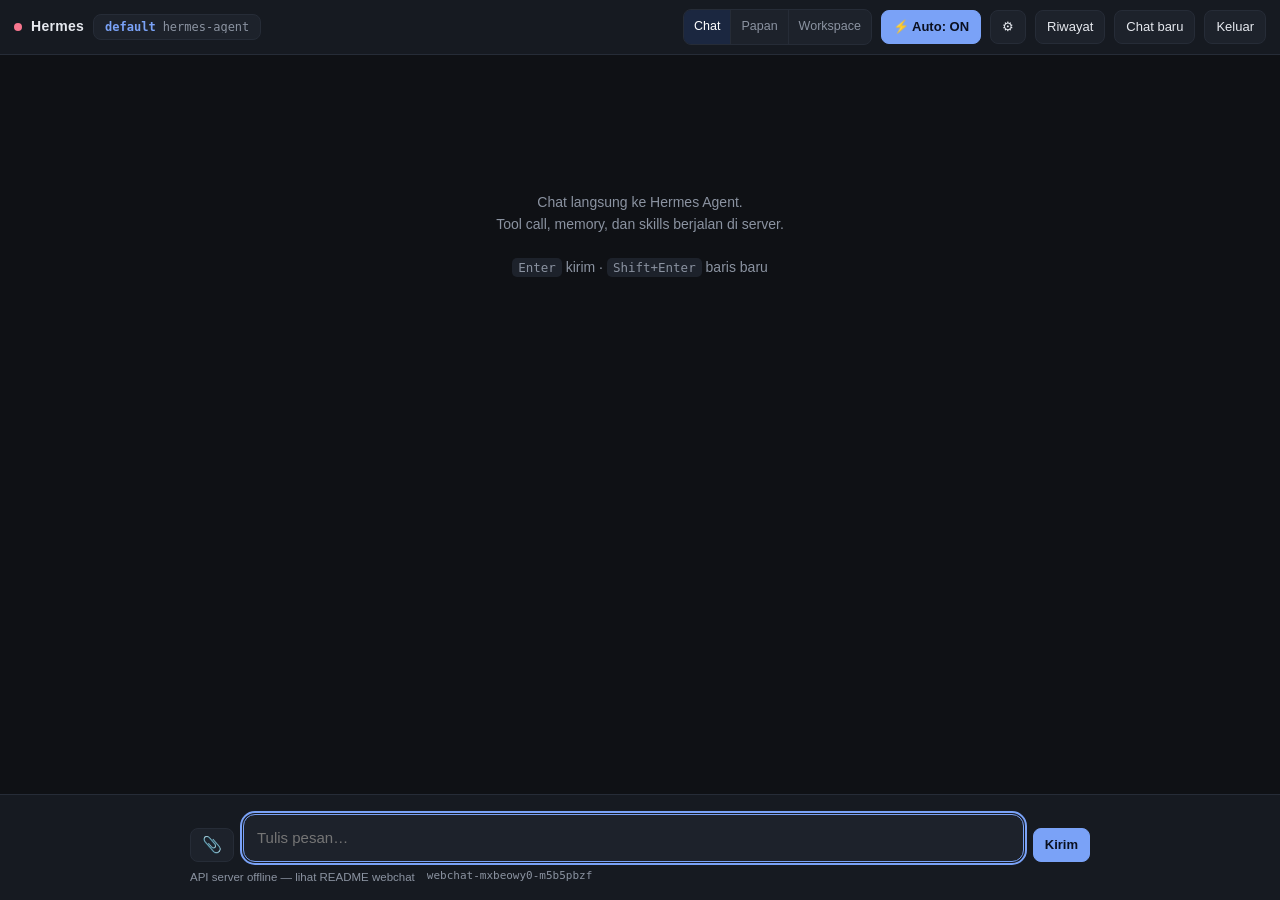
==== commit d7e03171: "fix(chat): tegakkan maks 4 gambar/pesan + sembunyikan placeholder [screenshot] di riwayat - guard up" ====
--- a/static/index.html
+++ b/static/index.html
@@ -387,6 +387,7 @@
   let RUN_ID = null;          // run yang sedang berjalan (untuk stop & jawab approval)
   let pendingImages = [];     // {path,url,name,bytes} sebelum kirim
   let uploadsRunning = 0;
+  let limitRejected = 0;
   const MAX_IMAGES_PER_MSG = 4;
   const attachBtn = $("attach"), fileInput = $("fileInput"), chipsEl = $("chips");
   const IMAGE_MARKER_RE = /\[Image attached at: ([^\]\n]+)\]/g;
@@ -1010,7 +1011,8 @@
 
   async function uploadImageFile(file) {
     if (input.disabled) return;
-    if (pendingImages.length >= MAX_IMAGES_PER_MSG) {
+    if (pendingImages.length + uploadsRunning >= MAX_IMAGES_PER_MSG) {
+      limitRejected += 1;
       statusEl.textContent = "maksimal 4 gambar per pesan";
       return;
     }
@@ -1036,12 +1038,21 @@
     } finally {
       uploadsRunning -= 1;
       syncSendDisabled();
+      if (uploadsRunning === 0 && limitRejected > 0) {
+        statusEl.textContent = "maksimal 4 gambar per pesan";
+        limitRejected = 0;
+      }
     }
   }
 
   function uploadFiles(fileList) {
+    limitRejected = 0;
     const files = [...fileList].filter((f) => f && f.type && f.type.startsWith("image/"));
     for (const f of files) uploadImageFile(f);
+  }
+
+  function stripShotMarker(t) {
+    return t.replace(/^\[screenshot\]\s*$/gm, "").replace(/\n{3,}/g, "\n\n").trim();
   }
 
   function parseUserContent(raw) {
@@ -1272,7 +1283,7 @@
       const msgs = [];
       for (const m of j.data || []) {
         if (m.role === "system") continue;
-        if (m.role === "tool") { msgs.push({ role: "tool", tool: m.tool_name || "tool", text: textOf(m.content) }); continue; }
+        if (m.role === "tool") { msgs.push({ role: "tool", tool: m.tool_name || "tool", text: stripShotMarker(textOf(m.content)) }); continue; }
         if (m.role === "user") {
           const parsed = parseUserContent(textOf(m.content));
           msgs.push({ role: "user", text: parsed.text, images: parsed.images });
@@ -1283,7 +1294,7 @@
           detail: String(tc.function?.arguments || tc.arguments || "").slice(0, 160),
           done: true,
         }));
-        const t = textOf(m.content);
+        const t = stripShotMarker(textOf(m.content));
         const think = m.reasoning_content || m.reasoning || "";
         if (t || tools.length || think) msgs.push({ role: "assistant", text: t, thinking: think, tools });
       }
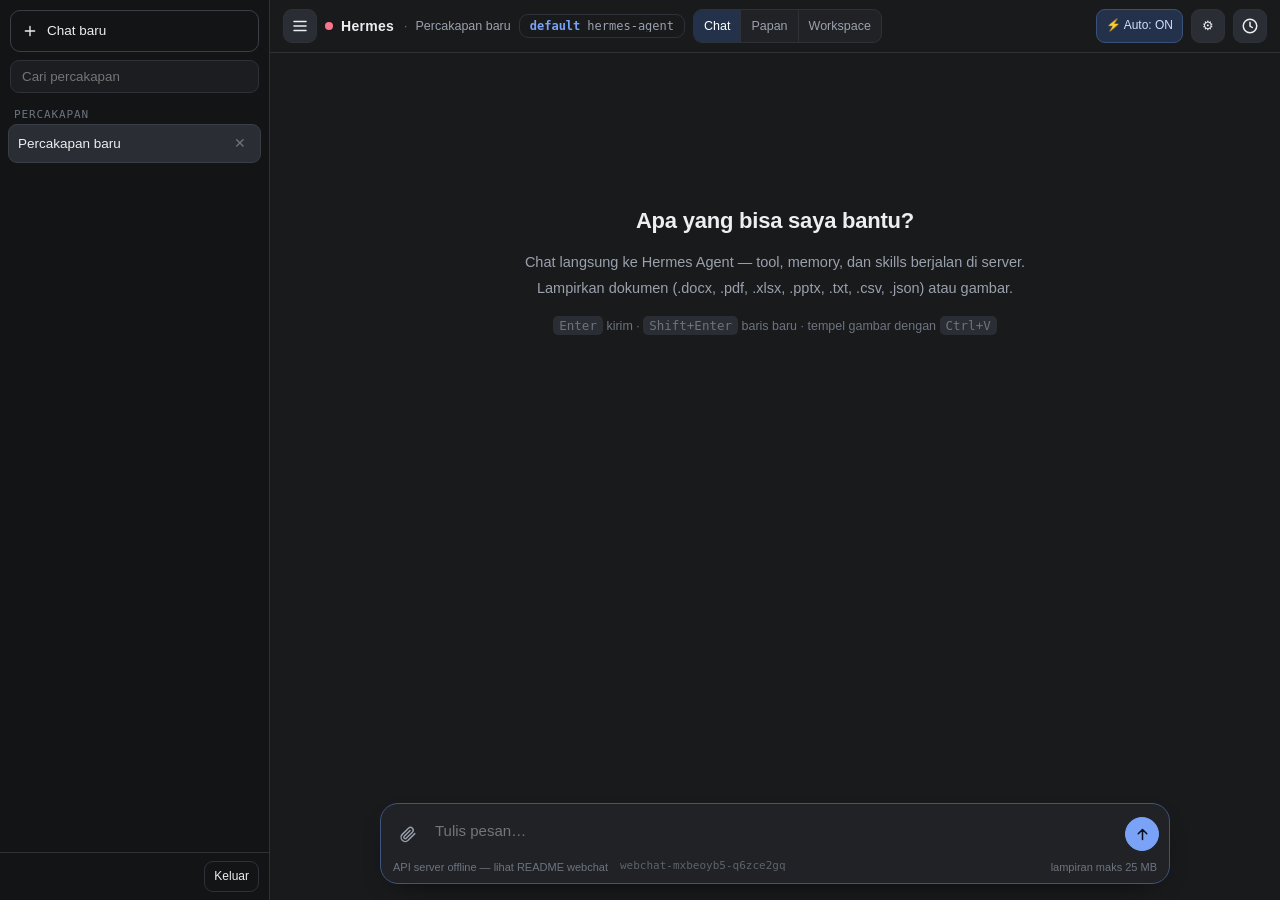
==== commit 54bc00e0: "feat: lampiran dokumen (docx/pdf/xlsx/pptx) + ekstraksi teks, satukan jalur unggah, UI ala ChatGPT D" ====
--- a/static/index.html
+++ b/static/index.html
@@ -7,115 +7,201 @@
 <link rel="icon" href="data:image/svg+xml,%3Csvg xmlns='http://www.w3.org/2000/svg' viewBox='0 0 32 32'%3E%3Crect width='32' height='32' rx='8' fill='%230f1115'/%3E%3Ccircle cx='16' cy='16' r='7' fill='%237aa2f7'/%3E%3C/svg%3E">
 <style>
   :root{
-    --bg:#0f1115; --bg2:#161a21; --bg3:#1d222b; --line:#262c37;
-    --fg:#e6e9ef; --dim:#8b93a1; --acc:#7aa2f7; --acc2:#bb9af7;
-    --ok:#9ece6a; --warn:#e0af68; --err:#f7768e; --radius:12px;
-  }
-  *{box-sizing:border-box; scrollbar-width:thin; scrollbar-color:#333d52 transparent}
+    --bg:#191a1c; --side:#131416; --side2:#1b1d21; --bg2:#202226; --bg3:#2a2d33;
+    --line:#2e3238; --line2:#3a3f47;
+    --fg:#eceef2; --dim:#9aa1ad; --faint:#6d7480;
+    --acc:#7aa2f7; --acc-soft:#23324a; --acc2:#bb9af7;
+    --ok:#9ece6a; --warn:#e0af68; --err:#f7768e;
+    --radius:14px; --thread:790px;
+  }
+  *{box-sizing:border-box; scrollbar-width:thin; scrollbar-color:#3a4048 transparent}
   *::-webkit-scrollbar{width:10px;height:10px}
-  *::-webkit-scrollbar-thumb{background:#2c3549;border-radius:9px;border:2px solid transparent;background-clip:padding-box}
-  *::-webkit-scrollbar-thumb:hover{background:#3b4761;border:2px solid transparent;background-clip:padding-box}
+  *::-webkit-scrollbar-thumb{background:#383e47;border-radius:9px;border:2px solid transparent;background-clip:padding-box}
+  *::-webkit-scrollbar-thumb:hover{background:#4a515c;border:2px solid transparent;background-clip:padding-box}
   *::-webkit-scrollbar-corner{background:transparent}
-  :focus-visible{outline:2px solid var(--acc); outline-offset:1px}
+  :focus-visible{outline:2px solid var(--acc); outline-offset:2px}
   ::selection{background:#33517f; color:#fff}
   html,body{height:100%}
   body{
     margin:0; background:var(--bg); color:var(--fg);
-    font:15px/1.55 ui-sans-serif,-apple-system,"Segoe UI",Roboto,"Helvetica Neue",sans-serif;
-    display:flex; flex-direction:column; overflow-x:clip;
-  }
-  header{
-    display:flex; align-items:center; gap:9px; row-gap:7px; flex-wrap:wrap; padding:9px 14px;
-    background:var(--bg2); border-bottom:1px solid var(--line); position:sticky; top:0; z-index:5;
-  }
-  header h1{font-size:14px; margin:0; letter-spacing:.02em; font-weight:600; white-space:nowrap}
+    font:15px/1.6 ui-sans-serif,-apple-system,"Segoe UI",Roboto,"Helvetica Neue",sans-serif;
+    display:flex; overflow:hidden; height:100dvh;
+  }
+  button{
+    font:inherit; font-size:13px; color:var(--fg); background:var(--bg3);
+    border:1px solid var(--line); border-radius:9px; padding:6px 11px; cursor:pointer;
+    display:inline-flex; align-items:center; gap:6px;
+  }
+  button:hover{border-color:var(--acc); color:#fff}
+  button:disabled{opacity:.45; cursor:default}
+  /* tombol dengan atribut hidden() harus benar-benar hilang: aturan button{display:inline-flex}
+     di atas mengalahkan display:none bawaan UA. */
+  [hidden]{display:none!important}
+  button.primary{background:var(--acc); border-color:var(--acc); color:#0b1020; font-weight:600}
+  button.danger{background:transparent;border-color:var(--err);color:var(--err)}
+  .iconbtn{padding:7px; width:34px; height:34px; justify-content:center}
+  .iconbtn svg{width:18px;height:18px;display:block}
+  .spacer{flex:1}
+
+  /* ---------------- sidebar ---------------- */
+  .side{
+    width:270px; flex:none; background:var(--side); border-right:1px solid var(--line);
+    display:flex; flex-direction:column; min-height:0;
+    transition:width .18s ease;
+  }
+  body.side-collapsed .side{width:0; border-right:none; overflow:hidden}
+  .side-top{padding:10px 10px 6px; display:flex; flex-direction:column; gap:8px}
+  .newchat{
+    width:100%; justify-content:flex-start; gap:9px; padding:9px 11px; font-size:13.5px;
+    background:transparent; border-color:var(--line2); border-radius:10px;
+  }
+  .newchat svg{width:16px;height:16px}
+  .side-search input{
+    width:100%; padding:8px 11px; background:var(--side2); color:var(--fg);
+    border:1px solid var(--line); border-radius:9px; font:12.5px/1.4 inherit; outline:none;
+  }
+  .side-search input:focus{border-color:var(--acc)}
+  .side-label{padding:10px 14px 4px; font:11px/1 ui-monospace,monospace; letter-spacing:.08em;
+    text-transform:uppercase; color:var(--faint)}
+  .side-list{flex:1; overflow-y:auto; padding:0 8px 10px; min-height:0}
+  .conv{
+    display:flex; align-items:center; gap:8px; padding:8px 9px; border-radius:9px;
+    cursor:pointer; color:var(--fg); border:1px solid transparent; margin-bottom:1px;
+  }
+  .conv:hover{background:var(--side2)}
+  .conv.active{background:var(--bg3); border-color:var(--line2)}
+  .conv .ct{flex:1; min-width:0; font-size:13.5px; overflow:hidden; text-overflow:ellipsis; white-space:nowrap}
+  .conv .cx{
+    flex:none; opacity:0; border:none; background:transparent; padding:2px 5px; color:var(--faint);
+    font-size:14px; line-height:1; border-radius:6px;
+  }
+  .conv:hover .cx, .conv.active .cx{opacity:1}
+  .conv .cx:hover{color:var(--err); background:#2a1c21}
+  .side-foot{border-top:1px solid var(--line); padding:8px 10px; display:flex; align-items:center; gap:8px}
+  .side-foot .who{font-size:12.5px; color:var(--dim); overflow:hidden; text-overflow:ellipsis; white-space:nowrap}
+  .side-foot button{font-size:12px; padding:5px 9px; background:transparent}
+  .side-overlay{display:none}
+
+  /* ---------------- chat column ---------------- */
+  .chat{flex:1; min-width:0; display:flex; flex-direction:column; min-height:0}
+  .topbar{
+    display:flex; align-items:center; gap:8px; padding:9px 13px; flex:none;
+    background:var(--bg); border-bottom:1px solid var(--line);
+  }
+  .topbar h1{font-size:14px; margin:0; letter-spacing:.02em; font-weight:600; white-space:nowrap}
+  .topTitle{
+    font-size:12.5px; color:var(--dim); max-width:min(38vw,420px); overflow:hidden;
+    text-overflow:ellipsis; white-space:nowrap; padding-left:2px;
+  }
+  .topTitle::before{content:"·"; color:var(--faint); margin-right:8px}
+  /* navigasi halaman: Chat · Papan · Workspace (dipakai di semua halaman) */
+  nav.pages{
+    display:flex; align-items:stretch; border:1px solid var(--line); border-radius:9px;
+    overflow:hidden; background:var(--bg2); flex:none;
+  }
+  nav.pages a{
+    font-size:12.5px; color:var(--dim); text-decoration:none; padding:0 10px;
+    min-height:32px; display:inline-flex; align-items:center; white-space:nowrap;
+  }
+  nav.pages a + a{border-left:1px solid var(--line)}
+  nav.pages a:hover{color:#fff; background:var(--bg3)}
+  nav.pages a[aria-current="page"]{color:#fff; background:var(--acc-soft)}
   .dot{width:8px;height:8px;border-radius:50%;background:var(--dim);flex:none;transition:background .2s}
   .dot.on{background:var(--ok)} .dot.off{background:var(--err)}
-  .spacer{flex:1}
-  button{
-    font:inherit; font-size:13px; color:var(--fg); background:var(--bg3);
-    border:1px solid var(--line); border-radius:8px; padding:6px 11px; cursor:pointer;
-  }
-  button:hover{border-color:var(--acc); color:#fff}
-  button:disabled{opacity:.45; cursor:default}
-  button.primary{background:var(--acc); border-color:var(--acc); color:#0b1020; font-weight:600}
-  button.danger{background:transparent;border-color:var(--err);color:var(--err)}
   button.model{
-    display:flex; align-items:center; gap:7px; max-width:46vw;
+    display:flex; align-items:center; gap:7px; max-width:44vw; padding:5px 10px;
     font:12px/1 ui-monospace,SFMono-Regular,Menlo,monospace; color:var(--dim);
+    background:transparent; border-color:var(--line);
   }
   button.model span{overflow:hidden; text-overflow:ellipsis; white-space:nowrap}
   button.model b{color:var(--acc); font-weight:600}
-  /* tautan ke halaman Pemantau Agent — gaya sama dengan tombol header lain */
-  a.btn{
-    font:inherit; font-size:13px; color:var(--fg); background:var(--bg3);
-    border:1px solid var(--line); border-radius:8px; padding:6px 11px; cursor:pointer;
-    text-decoration:none; white-space:nowrap; display:inline-flex; align-items:center; gap:6px;
-  }
-  a.btn:hover{border-color:var(--acc); color:#fff}
-  a.btn .ico{font-size:14px; line-height:1}
-
-  /* navigasi halaman: Chat · Papan · Workspace (dipakai di ketiga halaman) */
-  nav.pages{
-    display:flex; align-items:stretch; border:1px solid var(--line); border-radius:8px;
-    overflow:hidden; background:var(--bg3);
-  }
-  nav.pages a{
-    font-size:12.5px; color:var(--dim); text-decoration:none; padding:7px 10px;
-    min-height:34px; display:inline-flex; align-items:center; white-space:nowrap;
-  }
-  nav.pages a + a{border-left:1px solid var(--line)}
-  nav.pages a:hover{color:#fff; background:#202839}
-  nav.pages a[aria-current="page"]{color:#fff; background:#1b2740}
-
-  main{flex:1; overflow-y:auto; overflow-x:hidden}
-  .wrap{max-width:900px; margin:0 auto; padding:20px 16px 8px; display:flex; flex-direction:column; gap:16px}
-
-  .msg{display:flex; gap:11px; align-items:flex-start}
+  .topbar button#auto{font-size:12px; padding:6px 9px}
+  .topbar button#auto.on{background:var(--acc-soft); border-color:#39527a; color:#cfe0ff}
+
+  .banner{
+    margin:12px auto 0; padding:9px 13px; border-radius:10px; font-size:13px;
+    background:#1a2233; border:1px solid #2c3a55; color:#c8d3e6; display:flex; gap:10px;
+    align-items:center; flex-wrap:wrap; width:calc(100% - 32px); max-width:var(--thread);
+  }
+  .banner #bannerText{min-width:0; overflow-wrap:anywhere}
+  .banner button{flex:none}
+
+  .thread{flex:1; overflow-y:auto; overflow-x:hidden; min-height:0; position:relative}
+  .wrap{max-width:var(--thread); margin:0 auto; padding:22px 18px 10px; display:flex;
+    flex-direction:column; gap:6px}
+
+  .empty{color:var(--dim); text-align:center; padding:14vh 0 0; font-size:14.5px; line-height:1.8}
+  .empty h2{font-size:22px; color:var(--fg); margin:0 0 8px; font-weight:600; letter-spacing:-.01em}
+  .empty code{font:12.5px ui-monospace,monospace; background:var(--bg3); padding:2px 6px; border-radius:5px}
+  .empty .tips{font-size:12.5px; color:var(--faint); margin-top:14px}
+
+  .daysep{display:flex; align-items:center; gap:10px; margin:16px 0 10px; color:var(--faint); font-size:11.5px}
+  .daysep::before,.daysep::after{content:""; flex:1; height:1px; background:var(--line)}
+
+  .msg{display:flex; gap:11px; align-items:flex-start; padding:5px 0}
   .msg .who{
-    flex:none; width:26px; height:26px; border-radius:7px; display:grid; place-items:center;
-    font-size:12px; font-weight:700; background:var(--bg3); border:1px solid var(--line); color:var(--dim);
-  }
-  .msg.user .who{background:#243044; color:var(--acc); border-color:#2f3f5c}
-  .msg.agent .who{background:#2b2440; color:var(--acc2); border-color:#3d3462}
-  .msg.tool .who{background:#2a2418; color:var(--warn); border-color:#463c22}
-  .bubble{flex:1; min-width:0}
-  .msg.user .bubble .text{background:var(--bg2); border:1px solid var(--line); border-radius:var(--radius); padding:10px 13px}
-
-  .text p{margin:.5em 0} .text p:first-child{margin-top:0} .text p:last-child{margin-bottom:0}
-  .text h1,.text h2,.text h3{margin:.8em 0 .35em; line-height:1.25}
-  .text h1{font-size:1.3em} .text h2{font-size:1.15em} .text h3{font-size:1.03em}
-  .text ul,.text ol{margin:.45em 0; padding-left:1.4em}
-  .text li{margin:.18em 0}
+    flex:none; width:28px; height:28px; border-radius:50%; display:grid; place-items:center;
+    font-size:11.5px; font-weight:700; background:var(--bg3); border:1px solid var(--line);
+    color:var(--dim); margin-top:2px;
+  }
+  .msg.user{flex-direction:row-reverse}
+  .msg.user .who{background:#2b3d5b; color:#cfe0ff; border-color:#3a557f}
+  .msg.agent .who{background:#342a4d; color:#d6c6ff; border-color:#4a3d6e}
+  .msg.tool .who{background:#2e2a1c; color:var(--warn); border-color:#4a4227}
+  .bubble{min-width:0; flex:1}
+  .msg.user .bubble{flex:0 1 auto; max-width:82%; display:flex; flex-direction:column; align-items:flex-end}
+  .msg.user .bubble .text{
+    background:var(--acc-soft); border:1px solid #33445f; border-radius:16px 16px 5px 16px;
+    padding:10px 14px;
+  }
+  .msg.agent .bubble{padding-top:3px}
+  .acts{display:flex; gap:4px; margin-top:4px; opacity:0; transition:opacity .12s}
+  .msg:hover .acts, .acts.show{opacity:1}
+  .acts button{
+    font-size:11.5px; padding:2px 7px; background:transparent; border-color:transparent;
+    color:var(--faint);
+  }
+  .acts button:hover{color:var(--fg); border-color:var(--line2); background:var(--bg2)}
+
+  .text{min-width:0; overflow-wrap:anywhere}
+  .text p{margin:.55em 0} .text p:first-child{margin-top:0} .text p:last-child{margin-bottom:0}
+  .text h1,.text h2,.text h3,.text h4{margin:.9em 0 .4em; line-height:1.28; letter-spacing:-.01em}
+  .text h1{font-size:1.45em} .text h2{font-size:1.24em} .text h3{font-size:1.08em} .text h4{font-size:1em}
+  .text ul,.text ol{margin:.5em 0; padding-left:1.45em}
+  .text li{margin:.25em 0}
   .text li > ul,.text li > ol,.text ul ul,.text ol ol,.text ul ol,.text ol ul{margin:.2em 0}
-  .text{overflow-wrap:anywhere}
-  .text a{color:var(--acc)}
+  .text a{color:var(--acc); text-decoration:none; border-bottom:1px solid #3a5680}
+  .text a:hover{border-bottom-color:var(--acc)}
   .text code{
     font:13px/1.5 ui-monospace,SFMono-Regular,Menlo,monospace;
-    background:#11151c; border:1px solid var(--line); border-radius:5px; padding:.1em .38em;
-  }
-  .text pre{margin:.6em 0; background:#0c0f14; border:1px solid var(--line); border-radius:9px; padding:11px 13px; overflow-x:auto}
-  .text pre code{background:none; border:none; padding:0; font-size:12.5px}
-  .text hr{border:none;border-top:1px solid var(--line);margin:1em 0}
-  .text blockquote{margin:.6em 0;padding:.1em .9em;border-left:3px solid var(--line);color:var(--dim)}
+    background:#14161a; border:1px solid var(--line); border-radius:5px; padding:.1em .38em;
+  }
+  .text pre{margin:.6em 0; background:#111317; border:1px solid var(--line); border-radius:10px;
+    padding:12px 14px; overflow-x:auto}
+  .text pre code{background:none; border:none; padding:0; font-size:12.7px}
+  .text hr{border:none;border-top:1px solid var(--line);margin:1.1em 0}
+  .text blockquote{margin:.7em 0;padding:.15em .95em;border-left:3px solid var(--line2);color:var(--dim)}
+  .text img.mimg{max-width:min(100%,420px); border-radius:10px; border:1px solid var(--line);
+    cursor:zoom-in; display:block; margin:.5em 0}
 
   /* tabel laporan */
-  .text .tblwrap{margin:.7em 0; border:1px solid var(--line); border-radius:9px; overflow-x:auto; background:#0d1117}
+  .text .tblwrap{margin:.7em 0; border:1px solid var(--line); border-radius:10px; overflow-x:auto; background:#14171b}
   .text table{border-collapse:collapse; width:100%; font-size:13px}
   .text th,.text td{padding:7px 11px; border-bottom:1px solid var(--line); text-align:left; vertical-align:top; overflow-wrap:anywhere}
-  .text th{background:#161c26; color:#cfd6e4; font-weight:600; white-space:nowrap}
+  .text th{background:#1b1f25; color:#d3d9e4; font-weight:600; white-space:nowrap}
   .text tr:last-child td{border-bottom:none}
-  .text tr:nth-child(even) td{background:#11161e}
+  .text tr:nth-child(even) td{background:#171a1f}
   .text .al-right{text-align:right} .text .al-center{text-align:center} .text .al-left{text-align:left}
   .text th.num,.text td.num{
     text-align:right; font-variant-numeric:tabular-nums;
     font-family:ui-monospace,SFMono-Regular,Menlo,monospace; font-size:12.5px;
+    width:1%; white-space:nowrap;
   }
 
   /* blok kode */
-  .text .cbox{margin:.7em 0; border:1px solid var(--line); border-radius:9px; overflow:hidden; background:#0c0f14}
+  .text .cbox{margin:.7em 0; border:1px solid var(--line); border-radius:10px; overflow:hidden; background:#111317}
   .text .chead{
-    display:flex; align-items:center; gap:8px; padding:5px 10px; background:#131922;
+    display:flex; align-items:center; gap:8px; padding:5px 10px; background:#181c22;
     border-bottom:1px solid var(--line); font:11.5px ui-monospace,SFMono-Regular,Menlo,monospace; color:var(--dim);
   }
   .text .chead .lang{color:var(--acc2); letter-spacing:.04em}
@@ -124,14 +210,14 @@
     border:1px solid var(--line); border-radius:6px; color:var(--fg); cursor:pointer;
   }
   .text .chead button.copy:hover{border-color:var(--acc); color:#fff}
-  .text .cbox pre{margin:0; border:none; border-radius:0; background:none; padding:11px 13px}
+  .text .cbox pre{margin:0; border:none; border-radius:0; background:none; padding:12px 14px}
   .c-cmt{color:#6b7684; font-style:italic}
   .c-str{color:#9ece6a} .c-num{color:#e0af68} .c-kw{color:#7aa2f7}
 
   /* pohon folder/menu */
   .text .tree{
-    margin:.7em 0; padding:10px 12px; background:#0c0f14; border:1px solid var(--line);
-    border-radius:9px; overflow-x:auto;
+    margin:.7em 0; padding:10px 12px; background:#111317; border:1px solid var(--line);
+    border-radius:10px; overflow-x:auto;
     font:12.5px/1.65 ui-monospace,SFMono-Regular,Menlo,monospace;
   }
   .text .cbox .tree{margin:0; border:none; border-radius:0; background:none}
@@ -140,7 +226,7 @@
   .text .tree li{position:relative}
   .text .tree .row{display:flex; align-items:baseline; gap:6px; border-radius:5px; padding:1px 3px}
   .text .tree li.dir > .row{cursor:pointer}
-  .text .tree li.dir > .row:hover{background:#151c27}
+  .text .tree li.dir > .row:hover{background:#171c24}
   .text .tree .tw{flex:none; width:11px; color:var(--dim); font-size:10px; text-align:center}
   .text .tree li.dir > .row .tw::before{content:"▾"}
   .text .tree li.closed > .row .tw::before{content:"▸"}
@@ -152,27 +238,30 @@
   .tools{display:flex; flex-wrap:wrap; gap:6px; margin:0 0 9px}
   .tool{
     font:12px/1.35 ui-monospace,SFMono-Regular,Menlo,monospace; color:var(--dim);
-    background:#12161d; border:1px solid var(--line); border-radius:7px; padding:5px 8px;
+    background:#181b20; border:1px solid var(--line); border-radius:8px; padding:5px 9px;
     max-width:100%; overflow:hidden; text-overflow:ellipsis; white-space:nowrap;
   }
   .tool b{color:var(--warn); font-weight:600}
   .tool.done{opacity:.62}
-  details.think{margin:0 0 9px; border:1px solid var(--line); border-radius:9px; background:#12161d}
+  details.think{margin:0 0 9px; border:1px solid var(--line); border-radius:10px; background:#181b20}
   details.think summary{cursor:pointer; padding:7px 11px; font-size:12px; color:var(--dim); user-select:none}
-  details.think pre{margin:0; padding:0 13px 11px; white-space:pre-wrap; overflow-wrap:anywhere; font-size:12.5px; color:#a9b1c1}
+  details.think pre{margin:0; padding:0 13px 11px; white-space:pre-wrap; overflow-wrap:anywhere;
+    font-size:12.5px; color:#a9b1c1}
 
   .cursor::after{content:"▍"; color:var(--acc); animation:blink 1s steps(2) infinite}
   @keyframes blink{50%{opacity:0}}
+  .dots{display:inline-flex; gap:4px; padding:4px 0}
+  .dots i{width:6px;height:6px;border-radius:50%;background:var(--acc);animation:pulse 1.1s infinite}
+  .dots i:nth-child(2){animation-delay:.15s} .dots i:nth-child(3){animation-delay:.3s}
+  @keyframes pulse{0%,80%,100%{opacity:.25; transform:scale(.85)} 40%{opacity:1; transform:scale(1)}}
 
   /* kartu konfirmasi (approval) */
-  .approval{
-    margin:0 0 10px; border:1px solid #6b5320; background:#241f12; border-radius:10px; padding:11px 13px;
-  }
-  .approval.answered{border-color:var(--line); background:#141821; opacity:.85}
+  .approval{margin:0 0 10px; border:1px solid #6b5320; background:#241f12; border-radius:11px; padding:11px 13px}
+  .approval.answered{border-color:var(--line); background:#171a1f; opacity:.85}
   .approval .aphead{font-size:12px; font-weight:700; letter-spacing:.03em; color:var(--warn); text-transform:uppercase}
   .approval.answered .aphead{color:var(--dim)}
   .approval .apcmd{
-    margin:8px 0 6px; padding:8px 10px; background:#0c0f14; border:1px solid var(--line); border-radius:7px;
+    margin:8px 0 6px; padding:8px 10px; background:#111317; border:1px solid var(--line); border-radius:8px;
     font:12.5px/1.5 ui-monospace,SFMono-Regular,Menlo,monospace; white-space:pre-wrap; overflow-wrap:anywhere;
   }
   .approval .apdesc{font-size:12.5px; color:var(--dim); margin-bottom:9px}
@@ -180,33 +269,101 @@
   .approval .apbtns button{font-size:12.5px; padding:6px 11px}
   .approval .apstate{margin-top:9px; font-size:12px; color:var(--dim); font:12px ui-monospace,monospace}
   .approval .apstate.ok{color:var(--ok)} .approval .apstate.bad{color:var(--err)}
-  .err{border:1px solid var(--err); background:#241419; color:#ffc9d2; border-radius:9px; padding:11px 13px; font-size:13.5px; white-space:pre-wrap; overflow-wrap:anywhere}
+
+  .err{border:1px solid var(--err); background:#241419; color:#ffc9d2; border-radius:10px;
+    padding:11px 13px; font-size:13.5px; white-space:pre-wrap; overflow-wrap:anywhere}
   .err b{color:#fff}
-  .empty{color:var(--dim); text-align:center; padding:13vh 0 0; font-size:14px}
-  .empty code{font:12.5px ui-monospace,monospace; background:var(--bg3); padding:2px 6px; border-radius:5px}
-
-  footer{border-top:1px solid var(--line); background:var(--bg2); padding:11px 16px 13px}
-  .composer{max-width:900px; margin:0 auto; display:flex; gap:9px; align-items:flex-end}
+
+  /* lampiran di transkrip */
+  .atts{display:flex; flex-wrap:wrap; gap:8px; margin:8px 0 0; justify-content:flex-end}
+  .msg.agent .atts{justify-content:flex-start}
+  .att{
+    display:flex; align-items:center; gap:9px; padding:7px 9px; max-width:260px;
+    background:var(--bg2); border:1px solid var(--line); border-radius:10px; min-width:0;
+  }
+  .att.img{padding:0; overflow:hidden; border-radius:10px; background:#111317}
+  .att.img img{display:block; max-width:220px; max-height:150px; object-fit:cover; cursor:zoom-in}
+  .att .aico{
+    flex:none; width:34px; height:34px; border-radius:8px; display:grid; place-items:center;
+    font:9.5px/1 ui-monospace,monospace; font-weight:700; letter-spacing:.02em;
+    background:#26313f; color:#b9d1ff; border:1px solid #354659;
+  }
+  .att .ameta{min-width:0}
+  .att .aname{font-size:12.5px; overflow:hidden; text-overflow:ellipsis; white-space:nowrap}
+  .att .asub{font-size:11px; color:var(--faint); margin-top:1px; white-space:nowrap}
+
+  /* ---------------- composer ---------------- */
+  .composer-wrap{flex:none; padding:8px 18px 16px; background:linear-gradient(180deg,transparent,var(--bg) 26%)}
+  .composer{max-width:var(--thread); margin:0 auto; background:var(--bg2); border:1px solid var(--line2);
+    border-radius:18px; padding:8px 8px 6px; box-shadow:0 10px 30px -18px #000}
+  .composer:focus-within{border-color:#3f5480}
+  .composer.drag{border-color:var(--acc); background:#1e2735}
+  .chips{display:flex; flex-wrap:wrap; gap:7px; padding:2px 4px 7px}
+  .chips:empty{display:none}
+  .chip{
+    display:flex; align-items:center; gap:8px; padding:5px 7px; border-radius:10px;
+    background:var(--bg3); border:1px solid var(--line2); max-width:250px; position:relative; overflow:hidden;
+  }
+  .chip .cthumb{width:30px;height:30px;border-radius:6px;object-fit:cover;flex:none;background:#111}
+  .chip .cico{width:30px;height:30px;border-radius:6px;display:grid;place-items:center;flex:none;
+    font:9px/1 ui-monospace,monospace; font-weight:700; background:#26313f; color:#b9d1ff; border:1px solid #354659}
+  .chip .cmeta{min-width:0}
+  .chip .cname{font-size:12px; max-width:150px; overflow:hidden; text-overflow:ellipsis; white-space:nowrap}
+  .chip .csub{font-size:10.5px; color:var(--faint); margin-top:1px; white-space:nowrap}
+  .chip .cx{border:none;background:transparent;padding:1px 3px;color:var(--faint);font-size:13px;line-height:1;border-radius:5px}
+  .chip .cx:hover{color:var(--err); background:#2a1c21}
+  .chip .bar{position:absolute; left:0; bottom:0; height:2px; background:var(--acc); transition:width .15s}
+  .chip.err{border-color:#6b2f3a; background:#241419}
+  .chip.err .csub{color:#ffb3c1}
+  .crow{display:flex; align-items:flex-end; gap:6px; padding:0 2px 2px}
+  .crow .clip{color:var(--dim); background:transparent; border-color:transparent}
+  .crow .clip:hover{color:var(--fg); background:var(--bg3); border-color:var(--line)}
   textarea{
-    flex:1; min-width:0; resize:none; min-height:46px; max-height:210px; padding:12px 13px;
-    background:var(--bg3); color:var(--fg); border:1px solid var(--line); border-radius:var(--radius);
-    font:inherit; line-height:1.45; outline:none;
-  }
-  textarea:focus{border-color:var(--acc)}
+    flex:1; min-width:0; resize:none; min-height:38px; max-height:220px; padding:8px 4px;
+    background:transparent; color:var(--fg); border:none; border-radius:10px;
+    font:inherit; line-height:1.5; outline:none;
+  }
+  textarea:focus,textarea:focus-visible{outline:none}
   textarea:disabled{opacity:.5}
-  .hint{max-width:900px;margin:7px auto 0;color:var(--dim);font-size:11.5px;display:flex;gap:12px;flex-wrap:wrap}
-  .hint .mono{font:11px ui-monospace,monospace; min-width:0; max-width:100%; overflow:hidden; text-overflow:ellipsis; white-space:nowrap}
-
-  /* ---- panel samping ---- */
+  .sendbtn{
+    flex:none; width:34px; height:34px; padding:0; border-radius:50%; justify-content:center;
+    background:var(--acc); border-color:var(--acc); color:#0b1020;
+  }
+  .sendbtn:hover{background:#8db1fa; border-color:#8db1fa}
+  .sendbtn:disabled{background:var(--bg3); border-color:var(--line); color:var(--faint)}
+  .sendbtn svg{width:17px;height:17px}
+  .stopbtn{
+    flex:none; width:34px; height:34px; padding:0; border-radius:50%; justify-content:center;
+    background:#3a2630; border-color:#6b3a48; color:#ffb3c1;
+  }
+  .stopbtn svg{width:13px;height:13px}
+  .hint{max-width:var(--thread); margin:6px auto 0; color:var(--faint); font-size:11px;
+    display:flex; gap:12px; flex-wrap:wrap; padding:0 4px}
+  .hint .mono{font:11px ui-monospace,monospace; min-width:0; max-width:100%;
+    overflow:hidden; text-overflow:ellipsis; white-space:nowrap; opacity:.8}
+
+  .to-bottom{
+    position:absolute; left:50%; transform:translateX(-50%); bottom:14px; z-index:4;
+    width:34px; height:34px; border-radius:50%; padding:0; justify-content:center;
+    background:var(--bg3); border-color:var(--line2); box-shadow:0 6px 18px -8px #000;
+    display:none;
+  }
+  .to-bottom.show{display:inline-flex}
+  .to-bottom svg{width:16px;height:16px}
+
+  /* ---------------- panel / modal ---------------- */
   .scrim{position:fixed; inset:0; background:#000a; z-index:20; display:none}
   .scrim.open{display:block}
   .panel{
-    position:fixed; top:0; bottom:0; left:0; width:min(440px,90vw); z-index:21;
-    background:var(--bg2); border-right:1px solid var(--line);
-    display:flex; flex-direction:column; transform:translateX(-102%); transition:transform .18s ease;
-  }
+    position:fixed; top:0; bottom:0; right:0; width:min(440px,92vw); z-index:21;
+    background:var(--bg2); border-left:1px solid var(--line);
+    display:flex; flex-direction:column; transform:translateX(102%); transition:transform .18s ease;
+  }
+  .panel.left{left:0; right:auto; border-left:none; border-right:1px solid var(--line);
+    transform:translateX(-102%)}
   .panel.open{transform:none}
-  .panel > header{position:static; border-bottom:1px solid var(--line)}
+  .panel > header{display:flex; align-items:center; gap:8px; padding:11px 12px; border-bottom:1px solid var(--line)}
+  .panel > header h1{font-size:13px; margin:0; font-weight:600; letter-spacing:.02em}
   .panel .body{flex:1; overflow-y:auto; padding:8px}
   .panel input[type=search]{
     width:100%; padding:10px 12px; background:var(--bg3); color:var(--fg);
@@ -214,150 +371,201 @@
   }
   .panel input[type=search]:focus{border-color:var(--acc)}
 
-  .sess{padding:9px 11px; border:1px solid transparent; border-radius:9px; cursor:pointer; margin-bottom:2px}
+  .sess{padding:9px 11px; border:1px solid transparent; border-radius:10px; cursor:pointer; margin-bottom:2px}
   .sess:hover{background:var(--bg3); border-color:var(--line)}
   .sess .t{font-size:13.5px; overflow:hidden; text-overflow:ellipsis; white-space:nowrap}
   .sess .m{font-size:11.5px; color:var(--dim); margin-top:3px; display:flex; gap:9px; flex-wrap:wrap}
   .sess .m .src{color:var(--acc)}
 
-  .mrow{padding:7px 11px; border-radius:8px; cursor:pointer; display:flex; gap:8px; align-items:baseline}
+  .mrow{padding:7px 11px; border-radius:9px; cursor:pointer; display:flex; gap:8px; align-items:baseline}
   .mrow:hover{background:var(--bg3)}
-  .mrow .prov{font:11.5px ui-monospace,monospace; color:var(--acc2); flex:none; width:104px; overflow:hidden; text-overflow:ellipsis; white-space:nowrap}
+  .mrow .prov{font:11.5px ui-monospace,monospace; color:var(--acc2); flex:none; width:104px;
+    overflow:hidden; text-overflow:ellipsis; white-space:nowrap}
   .mrow .id{font:12.5px ui-monospace,monospace; color:var(--fg); overflow:hidden; text-overflow:ellipsis; white-space:nowrap}
   .mrow.sel{background:#1b2740}
   .mrow.na .id{color:var(--dim)}
-  .phead{font:11.5px ui-monospace,monospace; color:var(--dim); padding:10px 11px 4px; text-transform:uppercase; letter-spacing:.06em}
-
-  /* setelan */
+  .phead{font:11.5px ui-monospace,monospace; color:var(--faint); padding:10px 11px 4px;
+    text-transform:uppercase; letter-spacing:.06em}
+
   .setrow{
     display:flex; gap:10px; align-items:flex-start; padding:10px 11px; margin:6px 0;
-    border:1px solid var(--line); border-radius:9px; background:var(--bg2); cursor:pointer;
+    border:1px solid var(--line); border-radius:10px; background:var(--bg3); cursor:pointer;
   }
   .setrow:hover{border-color:var(--acc)}
-  .setrow.on{border-color:var(--acc); background:#16203a}
-  .setrow .mark{
-    flex:none; width:15px; height:15px; border-radius:50%; border:1.5px solid var(--dim); margin-top:2px;
-  }
-  .setrow.on .mark{border-color:var(--acc); background:var(--acc); box-shadow:inset 0 0 0 3px var(--bg2)}
+  .setrow.on{border-color:var(--acc); background:#1b2740}
+  .setrow .mark{flex:none; width:15px; height:15px; border-radius:50%; border:1.5px solid var(--dim); margin-top:2px}
+  .setrow.on .mark{border-color:var(--acc); background:var(--acc); box-shadow:inset 0 0 0 3px var(--bg3)}
   .setrow .lbl{font-size:13.5px}
   .setrow .hint2{font-size:11.5px; color:var(--dim); margin-top:3px; line-height:1.45}
   .setnote{font-size:11.5px; color:var(--dim); padding:10px 11px 16px; line-height:1.55}
   .setnote code{font:11px ui-monospace,monospace; color:var(--acc2)}
 
-  .banner{
-    max-width:900px; margin:14px auto 0; padding:9px 13px; border-radius:9px; font-size:13px;
-    background:#1a2233; border:1px solid #2c3a55; color:#c8d3e6; display:flex; gap:10px; align-items:center;
-    flex-wrap:wrap;
-  }
-  .banner #bannerText{min-width:0; overflow-wrap:anywhere}
-  .banner button{flex:none}
-
-  /* lampiran gambar */
-  .chips{
-    max-width:900px; margin:0 auto 8px; display:flex; flex-wrap:wrap; gap:8px;
-    max-width:min(900px,100%);
-  }
-  .chip{
-    display:flex; align-items:center; gap:8px; max-width:100%; min-width:0;
-    padding:5px 8px 5px 5px; background:var(--bg3); border:1px solid var(--line);
-    border-radius:var(--radius); font-size:12px;
-  }
-  .chip img{
-    width:44px; height:44px; object-fit:cover; border-radius:6px; flex:none;
-    background:#0c0f14;
-  }
-  .chip .nm{min-width:0; overflow:hidden; text-overflow:ellipsis; white-space:nowrap; max-width:12rem}
-  .chip .sz{color:var(--dim); flex:none; font:11px ui-monospace,monospace}
-  .chip button.rm{
-    flex:none; padding:2px 7px; font-size:14px; line-height:1; background:transparent;
-    border:1px solid var(--line); border-radius:6px; color:var(--dim);
-  }
-  .chip button.rm:hover{border-color:var(--err); color:var(--err)}
-  .chatimg{
-    max-width:min(320px,100%); border-radius:9px; border:1px solid var(--line);
-    display:block; margin:0;
-  }
-  .msgimgs{display:flex; flex-wrap:wrap; gap:8px; margin:.45em 0 0; min-width:0; max-width:100%}
-  .imgchip{
-    display:inline-block; font-size:12px; color:var(--dim); background:var(--bg3);
-    border:1px solid var(--line); border-radius:7px; padding:4px 8px; margin:.35em .35em 0 0;
-    max-width:100%; overflow:hidden; text-overflow:ellipsis; white-space:nowrap;
-  }
-  main.dragover{outline:2px dashed var(--acc); outline-offset:-4px}
-  button.attach{font-size:16px; padding:8px 11px; flex:none; line-height:1}
+  .modal{position:fixed; inset:0; background:#000b; z-index:40; display:none; place-items:center; padding:20px}
+  .modal.open{display:grid}
+  .modal-card{
+    width:min(430px,94vw); background:var(--bg2); border:1px solid var(--line2);
+    border-radius:14px; padding:18px; box-shadow:0 24px 60px -20px #000;
+  }
+  .modal-card h3{margin:0 0 8px; font-size:15px}
+  .modal-card p{margin:0 0 16px; font-size:13.5px; color:var(--dim); line-height:1.55}
+  .modal-btns{display:flex; gap:8px; justify-content:flex-end}
+  .modal-btns button{padding:7px 14px}
+
+  .lightbox{position:fixed; inset:0; z-index:50; background:#000e; display:none;
+    place-items:center; padding:26px; cursor:zoom-out}
+  .lightbox.open{display:grid}
+  .lightbox img{max-width:94vw; max-height:90vh; border-radius:10px; box-shadow:0 30px 80px -20px #000}
+  .lightbox .lbclose{position:absolute; top:14px; right:16px; font-size:22px; line-height:1;
+    background:transparent; border:none; color:#fff; cursor:pointer}
+
+  @media(max-width:860px){
+    .side{
+      position:fixed; left:0; top:0; bottom:0; z-index:30; width:min(300px,86vw);
+      transform:translateX(-100%); transition:transform .2s ease; border-right:1px solid var(--line);
+    }
+    body.side-collapsed .side{width:min(300px,86vw)}
+    body.side-open .side{transform:none}
+    body.side-open .side-overlay{display:block; position:fixed; inset:0; background:#000a; z-index:29}
+    .wrap{padding:16px 13px 8px}
+    .composer-wrap{padding:6px 10px 10px}
+    .msg.user .bubble{max-width:88%}
+    button.model{max-width:52vw}
+    .topTitle{display:none}
+    nav.pages a{padding:0 8px; font-size:11.5px; min-height:30px}
+    .topbar{padding:8px 9px; gap:6px}
+    .topbar h1{display:none}
+    .topbar #history span.lbl{display:none}
+  }
+  @media(prefers-reduced-motion:reduce){*{animation:none!important; transition:none!important}}
 </style>
 </head>
 <body>
-<header>
-  <span class="dot" id="dot"></span>
-  <h1>Hermes</h1>
-  <button class="model" id="modelBtn" title="Pilih provider &amp; model">
-    <b id="modelProv">default</b><span id="modelName">memuat…</span>
-  </button>
-  <span class="spacer"></span>
-  <nav class="pages" aria-label="Navigasi halaman">
-    <a href="/" aria-current="page">Chat</a>
-    <a href="/agents" title="Papan kanban Hermes — status task per agent">Papan</a>
-    <a href="/workspace" title="Kantor virtual — siapa yang sedang bekerja">Workspace</a>
-  </nav>
-  <button id="auto" title="Jawab permintaan konfirmasi otomatis">⚡ Auto</button>
-  <button id="settings" title="Setelan: konfirmasi perintah">⚙</button>
-  <button id="history">Riwayat</button>
-  <button id="clear">Chat baru</button>
-  <button id="who" title="Sesi login aktif">…</button>
-  <button id="logout">Keluar</button>
-</header>
-
-<div class="banner" id="banner" style="display:none">
-  <span id="bannerText"></span><span class="spacer"></span>
-  <button id="bannerContinue" class="primary" disabled
-          title="Transkrip ini jadi konteks chat; pesan baru ditambahkan ke sesi ini">Lanjutkan chat</button>
-  <button id="bannerClose">Tutup</button>
+
+<aside class="side" id="side">
+  <div class="side-top">
+    <button class="newchat" id="newChat" title="Mulai percakapan baru">
+      <svg viewBox="0 0 24 24" fill="none" stroke="currentColor" stroke-width="2" stroke-linecap="round"><path d="M12 5v14M5 12h14"/></svg>
+      Chat baru
+    </button>
+    <div class="side-search"><input id="convSearch" type="search" placeholder="Cari percakapan" autocomplete="off"></div>
+  </div>
+  <div class="side-label">Percakapan</div>
+  <div class="side-list" id="convList"></div>
+  <div class="side-foot">
+    <span class="who" id="who">…</span>
+    <span class="spacer"></span>
+    <button id="logout" title="Keluar dari sesi login">Keluar</button>
+  </div>
+</aside>
+<div class="side-overlay" id="sideOverlay"></div>
+
+<div class="chat">
+  <header class="topbar">
+    <button class="iconbtn" id="sideToggle" title="Buka/tutup sidebar" aria-label="Sidebar">
+      <svg viewBox="0 0 24 24" fill="none" stroke="currentColor" stroke-width="2" stroke-linecap="round"><path d="M4 6h16M4 12h16M4 18h16"/></svg>
+    </button>
+    <span class="dot" id="dot"></span>
+    <h1>Hermes</h1>
+    <span class="topTitle" id="topTitle"></span>
+    <button class="model" id="modelBtn" title="Pilih provider &amp; model">
+      <b id="modelProv">default</b><span id="modelName">memuat…</span>
+    </button>
+    <nav class="pages" aria-label="Navigasi halaman">
+      <a href="/" aria-current="page">Chat</a>
+      <a href="/agents" title="Papan kanban Hermes — status task per agent">Papan</a>
+      <a href="/workspace" title="Kantor virtual — siapa yang sedang bekerja">Workspace</a>
+    </nav>
+    <span class="spacer"></span>
+    <button id="auto" title="Jawab permintaan konfirmasi otomatis">⚡ Auto</button>
+    <button class="iconbtn" id="settings" title="Setelan: konfirmasi perintah" aria-label="Setelan">⚙</button>
+    <button class="iconbtn" id="history" title="Riwayat sesi" aria-label="Riwayat">
+      <svg viewBox="0 0 24 24" fill="none" stroke="currentColor" stroke-width="2" stroke-linecap="round"><circle cx="12" cy="12" r="9"/><path d="M12 7v5l3 2"/></svg>
+    </button>
+  </header>
+
+  <div class="banner" id="banner" style="display:none">
+    <span id="bannerText"></span><span class="spacer"></span>
+    <button id="bannerContinue" class="primary" disabled
+            title="Transkrip ini jadi konteks chat; pesan baru ditambahkan ke sesi ini">Lanjutkan chat</button>
+    <button id="bannerClose">Tutup</button>
+  </div>
+
+  <main class="thread" id="main">
+    <div class="wrap" id="wrap">
+      <div class="empty" id="empty">
+        <h2>Apa yang bisa saya bantu?</h2>
+        Chat langsung ke Hermes Agent — tool, memory, dan skills berjalan di server.<br>
+        Lampirkan dokumen (.docx, .pdf, .xlsx, .pptx, .txt, .csv, .json) atau gambar.
+        <div class="tips"><code>Enter</code> kirim · <code>Shift+Enter</code> baris baru · tempel gambar dengan <code>Ctrl+V</code></div>
+      </div>
+    </div>
+    <button class="to-bottom" id="toBottom" title="Ke pesan terbaru" aria-label="Ke bawah">
+      <svg viewBox="0 0 24 24" fill="none" stroke="currentColor" stroke-width="2" stroke-linecap="round"><path d="M12 5v14M6 13l6 6 6-6"/></svg>
+    </button>
+  </main>
+
+  <footer class="composer-wrap">
+    <div class="composer" id="composer">
+      <div class="chips" id="chips"></div>
+      <div class="crow">
+        <button class="iconbtn clip" id="attach" title="Lampirkan file" aria-label="Lampirkan file">
+          <svg viewBox="0 0 24 24" fill="none" stroke="currentColor" stroke-width="1.9" stroke-linecap="round"><path d="M21 11.5l-8.8 8.8a5.5 5.5 0 01-7.8-7.8l8.5-8.5a3.7 3.7 0 015.2 5.2l-8.5 8.5a1.8 1.8 0 01-2.6-2.6l7.8-7.8"/></svg>
+        </button>
+        <textarea id="input" rows="1" placeholder="Tulis pesan…"></textarea>
+        <button class="sendbtn" id="send" title="Kirim (Enter)" aria-label="Kirim">
+          <svg viewBox="0 0 24 24" fill="none" stroke="currentColor" stroke-width="2.2" stroke-linecap="round" stroke-linejoin="round"><path d="M12 19V5M6 11l6-6 6 6"/></svg>
+        </button>
+        <button class="stopbtn" id="stop" title="Hentikan" aria-label="Hentikan" hidden>
+          <svg viewBox="0 0 24 24" fill="currentColor"><rect x="6" y="6" width="12" height="12" rx="2"/></svg>
+        </button>
+      </div>
+      <div class="hint">
+        <span id="status">siap</span>
+        <span class="mono" id="sid"></span>
+        <span class="spacer"></span>
+        <span id="hintAttach">lampiran maks 25 MB</span>
+      </div>
+    </div>
+  </footer>
 </div>
 
-<main id="main">
-  <div class="wrap" id="wrap">
-    <div class="empty" id="empty">
-      Chat langsung ke Hermes Agent.<br>
-      Tool call, memory, dan skills berjalan di server.<br><br>
-      <code>Enter</code> kirim &middot; <code>Shift+Enter</code> baris baru
-    </div>
-  </div>
-</main>
-
-<footer>
-  <div class="chips" id="chips" hidden></div>
-  <div class="composer">
-    <input type="file" id="fileInput" accept="image/*" multiple hidden>
-    <button type="button" class="attach" id="attach" title="Lampirkan gambar">📎</button>
-    <textarea id="input" rows="1" placeholder="Tulis pesan…"></textarea>
-    <button class="primary" id="send">Kirim</button>
-    <button class="danger" id="stop" hidden>Stop</button>
-  </div>
-  <div class="hint">
-    <span id="status">siap</span>
-    <span class="mono" id="sid"></span>
-  </div>
-</footer>
+<input type="file" id="fileInput" multiple hidden
+       accept=".png,.jpg,.jpeg,.gif,.webp,.bmp,.docx,.pdf,.txt,.md,.csv,.json,.log,.xlsx,.pptx">
 
 <div class="scrim" id="scrim"></div>
 
-<aside class="panel" id="histPanel">
+<aside class="panel left" id="histPanel">
   <header><h1>Riwayat sesi</h1><span class="spacer"></span>
-    <button id="histRefresh">Muat ulang</button><button id="histClose">✕</button></header>
+    <button id="histRefresh">Muat ulang</button><button id="histClose" class="iconbtn">✕</button></header>
   <div class="body" id="histBody"></div>
 </aside>
 
 <aside class="panel" id="settingsPanel">
-  <header><h1>Setelan</h1><span class="spacer"></span><button id="settingsClose">✕</button></header>
+  <header><h1>Setelan</h1><span class="spacer"></span><button id="settingsClose" class="iconbtn">✕</button></header>
   <div class="body" id="settingsBody"></div>
 </aside>
 
 <aside class="panel" id="modelPanel">
-  <header><h1>Provider &amp; model</h1><span class="spacer"></span><button id="modelClose">✕</button></header>
+  <header><h1>Provider &amp; model</h1><span class="spacer"></span><button id="modelClose" class="iconbtn">✕</button></header>
   <div style="padding:8px 8px 0"><input type="search" id="modelSearch" placeholder="Cari model…" autocomplete="off"></div>
   <div class="body" id="modelBody"></div>
 </aside>
+
+<div class="modal" id="modal">
+  <div class="modal-card">
+    <h3 id="modalTitle">Konfirmasi</h3>
+    <p id="modalText"></p>
+    <div class="modal-btns">
+      <button id="modalCancel">Batal</button>
+      <button id="modalOk" class="primary">Lanjutkan</button>
+    </div>
+  </div>
+</div>
+
+<div class="lightbox" id="lightbox">
+  <button class="lbclose" id="lbClose" title="Tutup">✕</button>
+  <img id="lightboxImg" alt="">
+</div>
 
 <script>
 (() => {
@@ -376,23 +584,32 @@
   const wrap = $("wrap"), main = $("main"), input = $("input");
   const sendBtn = $("send"), stopBtn = $("stop"), dot = $("dot");
   const statusEl = $("status"), sidEl = $("sid");
-  const LS = "hermes-webchat-v2";
-
-  let live = [];              // percakapan yang sedang berjalan
-  let sessionId = newSessionId();
-  let history = null;         // {id,title,source,messages:[]} saat menonton riwayat
+  const LS_CONV = "hermes-webchat-conv-v3";
+  const LS_PREF = "hermes-webchat-pref-v3";
+
+  let convs = [];                 // [{id,title,sessionId,messages,updated}]
+  let activeId = "";
+  let viewing = null;             // {id,title,source,messages} saat membaca riwayat
   let controller = null;
   let MODEL = "", PROVIDER = "";
-  let options = null;         // /api/model/options
-  let RUN_ID = null;          // run yang sedang berjalan (untuk stop & jawab approval)
-  let pendingImages = [];     // {path,url,name,bytes} sebelum kirim
-  let uploadsRunning = 0;
-  let limitRejected = 0;
-  const MAX_IMAGES_PER_MSG = 4;
-  const attachBtn = $("attach"), fileInput = $("fileInput"), chipsEl = $("chips");
-  const IMAGE_MARKER_RE = /\[Image attached at: ([^\]\n]+)\]/g;
-  let APPROVAL = "auto";      // "auto" = jalan tanpa konfirmasi, "ask" = tampilkan kartu
-  let AUTO_SCOPE = "session"; // scope jawaban otomatis: session | once | always
+  let options = null;             // /api/model/options
+  let RUN_ID = null;
+  let APPROVAL = "auto";          // "auto" = jalan tanpa konfirmasi, "ask" = tampilkan kartu
+  let AUTO_SCOPE = "session";
+  let sideCollapsed = false;
+  let stick = true;               // auto-scroll hanya kalau user masih di dasar
+  let pending = [];               // lampiran composer (uploading/ready/error)
+  let saveTimer = null;
+
+  const MAX_UPLOAD = 25 * 1024 * 1024;
+  const ALLOWED = /\.(png|jpe?g|gif|webp|bmp|docx|pdf|txt|md|csv|json|log|xlsx|pptx)$/i;
+
+  const CHOICE_LABEL = {
+    once: "Terima sekali",
+    session: "Terima untuk sesi ini",
+    always: "Selalu terima",
+    deny: "Tolak",
+  };
 
   // Model yang sudah terbukti TIDAK BISA DIPAKAI (hasil probe langsung ke provider).
   // Disembunyikan dari pemilih supaya tidak terpilih lalu gagal dengan galat provider.
@@ -405,39 +622,142 @@
     "gemini-4-argon-contributor",
   ]);
 
-  const CHOICE_LABEL = {
-    once: "Terima sekali",
-    session: "Terima untuk sesi ini",
-    always: "Selalu terima",
-    deny: "Tolak",
+  // Penanda gambar yang ditulis UI versi lama ke dalam teks pesan; dipakai untuk
+  // menampilkan thumbnail saat transkrip riwayat dibuka lagi.
+  const IMAGE_MARKER_RE = /\[Image attached at: ([^\]\n]+)\]/g;
+  const MAX_IMAGES_PER_MSG = 4;
+  // Sebagian provider memakai id ber-prefix ("google/gemini-3.1-pro-preview"),
+  // jadi cocokkan juga bagian setelah "/" supaya daftar di atas tetap berlaku.
+  const isHiddenModel = (mid) => HIDDEN_MODELS.has(mid)
+    || HIDDEN_MODELS.has(String(mid || "").split("/").pop());
+
+  // ---------------- util ----------------
+  const esc = (s) => String(s).replace(/&/g, "&amp;").replace(/</g, "&lt;").replace(/>/g, "&gt;");
+  const now = () => Date.now() / 1000;
+  const uid = (p) => (p || "c") + "-" + Date.now().toString(36) + "-" + Math.random().toString(36).slice(2, 8);
+  function fmtSize(n) {
+    if (!n && n !== 0) return "";
+    if (n < 1024) return n + " B";
+    if (n < 1024 * 1024) return (n / 1024).toFixed(n < 10240 ? 1 : 0) + " KB";
+    return (n / 1024 / 1024).toFixed(1) + " MB";
+  }
+  const fmtNum = (n) => (n >= 1000 ? (n / 1000).toFixed(1) + "rb" : String(n));
+  function extOf(name) {
+    const m = /\.([a-z0-9]+)$/i.exec(name || "");
+    return m ? m[1].toLowerCase() : "";
+  }
+  function badgeFor(name) {
+    const e = extOf(name);
+    const map = { docx: "DOC", doc: "DOC", pdf: "PDF", xlsx: "XLS", pptx: "PPT", csv: "CSV",
+      json: "JSON", md: "MD", log: "LOG", txt: "TXT" };
+    if (["png", "jpg", "jpeg", "gif", "webp", "bmp"].includes(e)) return "IMG";
+    return map[e] || (e ? e.slice(0, 4).toUpperCase() : "FILE");
+  }
+  const dayKey = (ts) => {
+    const d = new Date((ts || 0) * 1000);
+    return d.getFullYear() + "-" + d.getMonth() + "-" + d.getDate();
   };
+  function dayLabel(ts) {
+    const d = new Date((ts || 0) * 1000), t = new Date();
+    const k = (x) => x.getFullYear() + "-" + x.getMonth() + "-" + x.getDate();
+    if (k(d) === k(t)) return "Hari ini";
+    const y = new Date(t.getTime() - 86400000);
+    if (k(d) === k(y)) return "Kemarin";
+    return d.toLocaleDateString("id-ID", { day: "numeric", month: "long", year: "numeric" });
+  }
 
   // ---------------- persist ----------------
-  try {
-    const raw = JSON.parse(localStorage.getItem(LS) || "{}");
-    if (Array.isArray(raw.live)) live = raw.live;
-    if (typeof raw.sessionId === "string" && raw.sessionId) sessionId = raw.sessionId;
-    if (typeof raw.model === "string") MODEL = raw.model;
-    if (typeof raw.provider === "string") PROVIDER = raw.provider;
-    if (raw.approval === "ask" || raw.approval === "auto") APPROVAL = raw.approval;
-    else if (typeof raw.auto === "boolean") APPROVAL = raw.auto ? "auto" : "ask";  // setelan versi lama
-    if (["session", "once", "always"].includes(raw.autoScope)) AUTO_SCOPE = raw.autoScope;
-  } catch {}
-  const save = () => {
-    try { localStorage.setItem(LS, JSON.stringify({ live, sessionId, model: MODEL, provider: PROVIDER, approval: APPROVAL, autoScope: AUTO_SCOPE })); } catch {}
-  };
+  function loadState() {
+    try {
+      const raw = JSON.parse(localStorage.getItem(LS_CONV) || "{}");
+      if (Array.isArray(raw.convs)) convs = raw.convs.filter((c) => c && Array.isArray(c.messages));
+      if (typeof raw.activeId === "string") activeId = raw.activeId;
+    } catch {}
+    if (!convs.length) {
+      // migrasi dari versi lama (satu percakapan bernama `live`)
+      try {
+        const old = JSON.parse(localStorage.getItem("hermes-webchat-v2") || "{}");
+        if (Array.isArray(old.live) && old.live.length) {
+          convs.push({ id: uid("chat"), title: titleOf(old.live) || "Percakapan lama",
+            sessionId: old.sessionId || newSessionId(), messages: old.live.map(withTs), updated: now() });
+        }
+        if (typeof old.model === "string") MODEL = old.model;
+        if (typeof old.provider === "string") PROVIDER = old.provider;
+        if (old.approval === "ask" || old.approval === "auto") APPROVAL = old.approval;
+        if (["session", "once", "always"].includes(old.autoScope)) AUTO_SCOPE = old.autoScope;
+      } catch {}
+    }
+    try {
+      const p = JSON.parse(localStorage.getItem(LS_PREF) || "{}");
+      if (typeof p.model === "string") MODEL = p.model;
+      if (typeof p.provider === "string") PROVIDER = p.provider;
+      if (p.approval === "ask" || p.approval === "auto") APPROVAL = p.approval;
+      if (["session", "once", "always"].includes(p.autoScope)) AUTO_SCOPE = p.autoScope;
+      sideCollapsed = !!p.sideCollapsed;
+    } catch {}
+    convs.forEach((c) => { if (!c.sessionId) c.sessionId = newSessionId(); if (!c.updated) c.updated = now(); });
+    if (!convs.length) convs.push(makeConv());
+    if (!convs.some((c) => c.id === activeId)) activeId = convs[0].id;
+  }
+  const withTs = (m) => (m && m.ts ? m : Object.assign({}, m, { ts: now() }));
   function newSessionId() {
     return "webchat-" + Date.now().toString(36) + "-" + Math.random().toString(36).slice(2, 10);
   }
+  function makeConv() {
+    return { id: uid("chat"), title: "", sessionId: newSessionId(), messages: [], updated: now() };
+  }
+  function active() {
+    let c = convs.find((x) => x.id === activeId);
+    if (!c) { c = makeConv(); convs.unshift(c); activeId = c.id; }
+    return c;
+  }
+  const current = () => (viewing ? viewing.messages : active().messages);
+
+  function save() {
+    try {
+      const payload = {
+        convs: convs.slice(0, 60).map((c) => ({
+          id: c.id, title: c.title, sessionId: c.sessionId, updated: c.updated,
+          // yang disimpan hanya metadata lampiran; isi teks cukup dipakai sekali saat kirim
+          messages: c.messages.slice(-300).map((m) => ({
+            role: m.role, text: m.text || "", ts: m.ts,
+            thinking: m.thinking || "",
+            tools: (m.tools || []).map((t) => ({ name: t.name, detail: t.detail, done: t.done,
+              duration: t.duration, error: t.error })),
+            atts: (m.atts || []).map((a) => ({ id: a.id, name: a.name, size: a.size, kind: a.kind,
+              mime: a.mime, truncated: a.truncated, chars: a.chars, path: a.path, url: a.url })),
+            error: m.error || "", detail: m.detail || "",
+          })),
+        })),
+        activeId,
+      };
+      localStorage.setItem(LS_CONV, JSON.stringify(payload));
+    } catch (e) {
+      // kuota penuh: buang percakapan terlama lalu coba sekali lagi
+      if (convs.length > 6) {
+        convs = convs.slice(0, Math.max(6, Math.floor(convs.length / 2)));
+        if (!convs.some((c) => c.id === activeId)) activeId = convs[0].id;
+        try { localStorage.setItem(LS_CONV, JSON.stringify({ convs, activeId })); } catch {}
+      }
+    }
+    try {
+      localStorage.setItem(LS_PREF, JSON.stringify({
+        model: MODEL, provider: PROVIDER, approval: APPROVAL, autoScope: AUTO_SCOPE,
+        sideCollapsed,
+      }));
+    } catch {}
+  }
+  const saveSoon = () => { clearTimeout(saveTimer); saveTimer = setTimeout(save, 400); };
 
   // ---------------- markdown ----------------
   // Mendukung: heading, paragraf, list bertingkat, blockquote, hr, tabel GFM,
-  // blok kode dengan label bahasa + tombol salin + pewarnaan ringan, dan tampilan
-  // pohon (folder/menu: output `tree`, `ls -R`, atau struktur berindentasi).
-  const esc = (s) => String(s).replace(/&/g, "&amp;").replace(/</g, "&lt;").replace(/>/g, "&gt;");
+  // gambar, blok kode dengan label bahasa + tombol salin + pewarnaan ringan, dan
+  // tampilan pohon (folder/menu: output `tree`, `ls -R`, atau struktur berindentasi).
   function inline(s) {
     return s
       .replace(/`([^`\n]+)`/g, (_, c) => `<code>${c}</code>`)
+      .replace(/!\[([^\]\n]*)\]\((https?:\/\/[^\s)]+|\/api\/uploads\/[0-9a-f]{8})\)/g,
+        (m, alt, src) => `<img class="mimg" src="${src}" alt="${alt}" loading="lazy">`)
       .replace(/\*\*([^*\n]+)\*\*/g, "<strong>$1</strong>")
       .replace(/~~([^~\n]+)~~/g, "<del>$1</del>")
       .replace(/(^|[\s(])\*([^*\n]+)\*/g, "$1<em>$2</em>")
@@ -460,16 +780,21 @@
     const l = cell.startsWith(":"), r = cell.endsWith(":");
     return l && r ? "center" : r ? "right" : l ? "left" : "";
   };
-  // sel sudah ter-escape (bagian non-kode di-escape lebih dulu)
   function tableHTML(rows, aligns) {
     const width = rows.reduce((n, r) => Math.max(n, r.length), 0);
+    // kolom yang seluruh sel datanya berupa angka -> rata kanan + font mono juga di header
+    const numeric = [];
+    for (let c = 0; c < width; c++) {
+      const vals = rows.slice(1).map((r) => (r[c] || "").trim()).filter(Boolean);
+      numeric[c] = vals.length > 0 && vals.every((v) => /\d/.test(v) && /^-?[\d.,%]+$/.test(v));
+    }
     let out = '<div class="tblwrap"><table>';
     rows.forEach((cells, ri) => {
       const tag = ri === 0 ? "th" : "td";
       out += "<tr>";
       for (let c = 0; c < width; c++) {
         const a = aligns[c];
-        const num = tag === "td" && /^-?[\d.,%]+$/.test((cells[c] || "").replace(/[^\d.,%-]/g, ""));
+        const num = numeric[c] && String(cells[c] || "").trim() !== "";
         const cls = [a ? "al-" + a : "", num ? "num" : ""].filter(Boolean).join(" ");
         out += `<${tag}${cls ? ` class="${cls}"` : ""}>${inline(cells[c] || "")}</${tag}>`;
       }
@@ -479,9 +804,6 @@
   }
 
   // ---- pohon (tree) ----
-  // Cocok untuk output `tree`, `ls -R`, atau menu bertingkat: setiap 4 karakter
-  // panduan (│ atau spasi) = satu level. Butuh minimal 2 baris bergaris cabang
-  // supaya teks berindentasi biasa tidak salah dibaca sebagai pohon.
   function treeShape(text) {
     const raw = String(text).replace(/\t/g, "    ").split("\n");
     const lines = raw.filter((l, i) => !(l.trim() === "" && i === raw.length - 1));
@@ -490,12 +812,10 @@
     let guides = 0;
     for (const line of lines) {
       if (!line.trim()) return null;
-      // satu level = satu blok 4 karakter panduan; baris bercabang (├──/└──/+--) naik
-      // satu level lagi, sebab garis itu sendiri menandakan "anak dari baris di atasnya".
       const m = /^((?:(?:[│|]| )[ ]{3})*)([├└`+][─-]{1,3}[ ]+)?(\S.*)$/.exec(line);
       if (!m) return null;
       if (m[2]) guides++;
-      const blocks = Math.floor(m[1].length / 4);   // tiap blok tepat 4 karakter, jangan di-trim
+      const blocks = Math.floor(m[1].length / 4);
       items.push({
         level: Math.min(blocks + (m[2] ? 1 : 0), 12),
         name: m[3],
@@ -504,7 +824,6 @@
     }
     return guides >= 2 ? items : null;
   }
-  // name sudah dalam bentuk siap-tampil (ter-escape pemanggil)
   function treeHTML(items) {
     let out = '<div class="tree"><ul>';
     const levels = [0];
@@ -529,11 +848,6 @@
   }
 
   // ---- blok kode ----
-  // Pewarnaan ringan (string, komentar, angka, kata kunci/perintah umum). Bukan
-  // parser per bahasa — cukup supaya kode enak dibaca, dan aman karena setiap
-  // token di-escape terpisah.
-  // Komentar `//` hanya di awal baris atau setelah spasi/;/() — supaya URL seperti
-  // `postgres://host` tidak salah diwarnai sebagai komentar.
   const HL = /((?:^|[\s;(])\/\/[^\n]*|(?:^|\s)#(?![0-9a-fA-F]{3,8}\b)[^\n]*|\/\*[\s\S]*?\*\/)|("(?:[^"\\\n]|\\.)*"|'(?:[^'\\\n]|\\.)*'|`(?:[^`\\]|\\.)*`)|((?<![\w.])\d+(?:\.\d+)?(?![\w.]))|(\b(?:function|const|let|var|if|else|elif|for|while|do|return|class|extends|new|import|export|from|require|def|lambda|try|except|catch|finally|raise|await|async|yield|with|as|in|of|not|and|or|True|False|None|null|true|false|undefined|this|SELECT|FROM|WHERE|INSERT|UPDATE|DELETE|JOIN|LEFT|GROUP|ORDER|BY|LIMIT|CREATE|TABLE|ALTER|DROP|VALUES|SET|npm|npx|node|python3?|git|cd|ls|cat|grep|find|sudo|rm|cp|mv|mkdir|chmod|chown|curl|wget|tar|zip|ssh|scp|docker|compose|systemctl|journalctl|pm2|psql|export|source|echo|awk|sed)\b)/g;
   function highlight(code) {
     let out = "", last = 0, m;
@@ -554,9 +868,6 @@
     if (!lang || ["tree", "txt", "text", "plain", "output"].includes(lang)) shape = treeShape(body);
     if (shape) return `<div class="cbox">${head}${treeHTML(shape)}</div>`;
     return `<div class="cbox">${head}<pre><code>${highlight(body)}</code></pre></div>`;
-  }
-  function codeBlockHTML(info, body) {
-    return codeHTML(info, body);
   }
 
   function md(src) {
@@ -642,7 +953,41 @@
     return out;
   }
 
-  // ---------------- render ----------------
+  // ---------------- render pesan ----------------
+  function attNode(a) {
+    const el = document.createElement("div");
+    el.className = "att" + (a.kind === "image" ? " img" : "");
+    if (a.kind === "image") {
+      const src = a.preview || a.url || (a.id ? "/api/uploads/" + a.id : "");
+      if (src) {
+        const img = document.createElement("img");
+        img.src = src;
+        img.alt = a.name || "gambar";
+        el.appendChild(img);
+        el.title = a.name || "";
+        return el;
+      }
+    }
+    const ic = document.createElement("span");
+    ic.className = "aico";
+    ic.textContent = badgeFor(a.name);
+    el.appendChild(ic);
+    const meta = document.createElement("div");
+    meta.className = "ameta";
+    const name = document.createElement("div");
+    name.className = "aname";
+    name.textContent = a.name || "file";
+    const sub = document.createElement("div");
+    sub.className = "asub";
+    const bits = [fmtSize(a.size)];
+    if (a.kind === "text" && a.chars) bits.push(fmtNum(a.chars) + " karakter");
+    if (a.truncated) bits.push("terpotong");
+    sub.textContent = bits.join(" · ");
+    meta.append(name, sub);
+    el.append(meta);
+    return el;
+  }
+
   function node(m, streaming) {
     const isTool = m.role === "tool";
     const el = document.createElement("div");
@@ -706,39 +1051,364 @@
       t.className = "text" + (streaming ? " cursor" : "");
       t.innerHTML = md(m.text);
       bubble.appendChild(t);
-    }
-    if (m.images && m.images.length) {
+    } else if (streaming && !(m.tools && m.tools.length)) {
+      const t = document.createElement("div");
+      t.className = "text";
+      t.innerHTML = '<span class="dots"><i></i><i></i><i></i></span>';
+      bubble.appendChild(t);
+    }
+
+    if (m.atts && m.atts.length) {
       const box = document.createElement("div");
-      box.className = "msgimgs";
-      for (const im of m.images) {
-        if (im.url) {
-          const img = document.createElement("img");
-          img.className = "chatimg";
-          img.loading = "lazy";
-          img.src = im.url;
-          img.alt = im.name || "gambar";
-          box.appendChild(img);
-        } else {
-          const chip = document.createElement("span");
-          chip.className = "imgchip";
-          chip.textContent = "📎 " + (im.name || "gambar");
-          box.appendChild(chip);
-        }
-      }
+      box.className = "atts";
+      for (const a of m.atts) box.appendChild(attNode(a));
       bubble.appendChild(box);
     }
-    if (!m.text && !m.error && !isTool && !(m.images && m.images.length)
-        && streaming && !(m.tools && m.tools.length)) {
-      const t = document.createElement("div");
-      t.className = "text cursor";
-      bubble.appendChild(t);
+
+    if (!isTool && (m.text || m.atts)) {
+      const acts = document.createElement("div");
+      acts.className = "acts" + (streaming ? "" : "");
+      const b = document.createElement("button");
+      b.type = "button";
+      b.textContent = "Salin";
+      b.onclick = () => copyText(m.text || "", b);
+      acts.appendChild(b);
+      bubble.appendChild(acts);
     }
 
     el.appendChild(bubble);
     return el;
   }
 
-  const current = () => (history ? history.messages : live);
+  async function copyText(text, btn) {
+    if (!text) return;
+    let ok = false;
+    try { await navigator.clipboard.writeText(text); ok = true; }
+    catch {
+      try {
+        const ta = document.createElement("textarea");
+        ta.value = text;
+        ta.setAttribute("readonly", "");
+        ta.style.cssText = "position:fixed;top:-1000px;opacity:0";
+        document.body.appendChild(ta);
+        ta.select();
+        ok = document.execCommand("copy");
+        ta.remove();
+      } catch { ok = false; }
+    }
+    if (btn) {
+      const old = btn.textContent;
+      btn.textContent = ok ? "Tersalin ✓" : "Gagal";
+      setTimeout(() => { btn.textContent = old; }, 1400);
+    }
+  }
+
+  function render() {
+    const list = current();
+    $("empty").style.display = list.length ? "none" : "";
+    $("topTitle").textContent = viewing
+      ? (viewing.title || "Riwayat sesi")
+      : (active().title || titleOf(active().messages) || "Percakapan baru");
+    [...wrap.querySelectorAll(".msg, .daysep")].forEach((n) => n.remove());
+    const frag = document.createDocumentFragment();
+    let lastDay = "";
+    list.forEach((m, i) => {
+      const key = dayKey(m.ts);
+      if (key !== lastDay) {
+        lastDay = key;
+        const sep = document.createElement("div");
+        sep.className = "daysep";
+        sep.textContent = dayLabel(m.ts);
+        frag.appendChild(sep);
+      }
+      frag.appendChild(node(m, !!m.__streaming && i === list.length - 1));
+    });
+    wrap.appendChild(frag);
+    saveSoon();
+    if (stick) main.scrollTop = main.scrollHeight;
+    const on = !!list.some((m) => m.__streaming);
+    sendBtn.hidden = on;
+    stopBtn.hidden = !on;
+    input.disabled = on || !!viewing;
+    sendBtn.disabled = on || !!viewing;
+  }
+
+  function repaintLast() {
+    const list = current();
+    const last = list[list.length - 1];
+    if (!last) return;
+    const tail = wrap.lastElementChild;
+    const fresh = node(last, !!last.__streaming);
+    if (tail && tail.classList.contains("msg")) tail.replaceWith(fresh);
+    else wrap.appendChild(fresh);
+    saveSoon();
+    if (stick) main.scrollTop = main.scrollHeight;
+  }
+
+  // ---------------- sidebar ----------------
+  function titleOf(messages) {
+    const first = (messages || []).find((m) => m.role === "user" && (m.text || (m.atts || []).length));
+    if (!first) return "";
+    let t = (first.text || "").replace(/\s+/g, " ").trim();
+    if (!t && first.atts && first.atts.length) t = first.atts[0].name || "Lampiran";
+    return t.slice(0, 70);
+  }
+
+  function renderSidebar() {
+    const list = $("convList");
+    const q = ($("convSearch").value || "").trim().toLowerCase();
+    list.innerHTML = "";
+    const sorted = convs.slice().sort((a, b) => (b.updated || 0) - (a.updated || 0));
+    let shown = 0;
+    for (const c of sorted) {
+      const title = c.title || titleOf(c.messages) || "Percakapan baru";
+      if (q && !title.toLowerCase().includes(q)) continue;
+      shown++;
+      const el = document.createElement("div");
+      el.className = "conv" + (c.id === activeId && !viewing ? " active" : "");
+      el.title = title;
+      const t = document.createElement("span");
+      t.className = "ct";
+      t.textContent = title;
+      const x = document.createElement("button");
+      x.className = "cx";
+      x.textContent = "✕";
+      x.title = "Hapus percakapan";
+      x.onclick = async (ev) => {
+        ev.stopPropagation();
+        if (controller) { statusEl.textContent = "tunggu run selesai dulu"; return; }
+        const ok = await ask("Hapus percakapan?", `"${title}" akan dihapus dari browser ini.`, "Hapus");
+        if (!ok) return;
+        convs = convs.filter((k) => k.id !== c.id);
+        if (viewing) viewing = null;
+        if (!convs.length) convs.push(makeConv());
+        if (!convs.some((k) => k.id === activeId)) activeId = convs[0].id;
+        save();
+        renderSidebar();
+        render();
+      };
+      el.append(t, x);
+      el.onclick = () => selectConv(c.id);
+      list.appendChild(el);
+    }
+    if (!shown) {
+      const d = document.createElement("div");
+      d.className = "phead";
+      d.textContent = q ? "tidak ada yang cocok" : "belum ada percakapan";
+      list.appendChild(d);
+    }
+  }
+
+  function selectConv(id) {
+    if (controller) { statusEl.textContent = "tunggu run selesai dulu"; return; }
+    viewing = null;
+    $("banner").style.display = "none";
+    activeId = id;
+    const c = active();
+    c.updated = c.updated || now();
+    sidEl.textContent = c.sessionId;
+    statusEl.textContent = "siap";
+    closePanels();
+    stick = true;
+    renderSidebar();
+    render();
+    input.disabled = false;
+    sendBtn.disabled = false;
+    input.focus();
+  }
+
+  // ---------------- lampiran ----------------
+  function pushError(name, msg) {
+    pending.push({ uid: uid("a"), name, size: 0, status: "error", error: msg, kind: "text" });
+    paintChips();
+  }
+
+  function addFiles(files) {
+    const arr = Array.from(files || []);
+    if (!arr.length) return;
+    if (viewing) { statusEl.textContent = "tutup mode riwayat dulu"; return; }
+    let images = pending.filter((a) => a.kind === "image" && a.status !== "error").length;
+    for (const f of arr) {
+      const isImage = /^image\//.test(f.type || "") || /\.(png|jpe?g|gif|webp|bmp)$/i.test(f.name || "");
+      if (!ALLOWED.test(f.name || "")) {
+        pushError(f.name || "file", "tipe tidak didukung");
+        continue;
+      }
+      if (f.size > MAX_UPLOAD) {
+        pushError(f.name || "file", "lebih dari 25 MB");
+        continue;
+      }
+      if (isImage && images >= MAX_IMAGES_PER_MSG) {
+        pushError(f.name || "gambar", "maksimal 4 gambar per pesan");
+        continue;
+      }
+      if (isImage) images++;
+      uploadOne(f);
+    }
+    paintChips();
+  }
+
+  function uploadOne(file) {
+    const item = {
+      uid: uid("a"), name: file.name, size: file.size, progress: 0, status: "uploading",
+      kind: /^image\//.test(file.type) || /\.(png|jpe?g|gif|webp|bmp)$/i.test(file.name) ? "image" : "text",
+      preview: "",
+    };
+    pending.push(item);
+    paintChips();
+    const fd = new FormData();
+    fd.append("file", file, file.name);
+    const xhr = new XMLHttpRequest();
+    item.xhr = xhr;
+    xhr.open("POST", "/api/upload", true);
+    xhr.upload.onprogress = (ev) => {
+      if (ev.lengthComputable) {
+        item.progress = Math.max(1, Math.round((ev.loaded / ev.total) * 100));
+        paintChips();
+      }
+    };
+    xhr.onload = () => {
+      if (xhr.status === 401) { location.replace("/login?next=" + encodeURIComponent(location.pathname)); return; }
+      let j = {};
+      try { j = JSON.parse(xhr.responseText || "{}"); } catch {}
+      if (xhr.status >= 200 && xhr.status < 300 && j.id) {
+        Object.assign(item, j, { status: "ready", progress: 100 });
+        if (!item.kind) item.kind = j.kind || "text";
+      } else {
+        item.status = "error";
+        item.error = j.detail || j.error || ("HTTP " + xhr.status);
+      }
+      delete item.xhr;
+      paintChips();
+      statusEl.textContent = "siap";
+    };
+    xhr.onerror = () => {
+      item.status = "error";
+      item.error = "koneksi gagal";
+      delete item.xhr;
+      paintChips();
+    };
+    xhr.send(fd);
+  }
+
+  function paintChips() {
+    const box = $("chips");
+    box.innerHTML = "";
+    for (const a of pending) {
+      const el = document.createElement("div");
+      el.className = "chip" + (a.status === "error" ? " err" : "");
+      if (a.kind === "image" && a.preview) {
+        const img = document.createElement("img");
+        img.className = "cthumb";
+        img.src = a.preview;
+        img.alt = a.name;
+        el.appendChild(img);
+      } else {
+        const ic = document.createElement("span");
+        ic.className = "cico";
+        ic.textContent = a.status === "error" ? "!" : badgeFor(a.name);
+        el.appendChild(ic);
+      }
+      const meta = document.createElement("div");
+      meta.className = "cmeta";
+      const nm = document.createElement("div");
+      nm.className = "cname";
+      nm.textContent = a.name;
+      const sub = document.createElement("div");
+      sub.className = "csub";
+      if (a.status === "uploading") sub.textContent = "mengunggah " + a.progress + "%";
+      else if (a.status === "error") sub.textContent = a.error || "gagal";
+      else sub.textContent = fmtSize(a.size) + (a.kind === "text" && a.chars ? " · " + fmtNum(a.chars) + " char" : "");
+      meta.append(nm, sub);
+      el.appendChild(meta);
+      const x = document.createElement("button");
+      x.className = "cx";
+      x.textContent = "✕";
+      x.title = "Hapus lampiran";
+      x.onclick = () => {
+        if (a.xhr) { try { a.xhr.abort(); } catch {} }
+        pending = pending.filter((k) => k !== a);
+        paintChips();
+        input.focus();
+      };
+      el.appendChild(x);
+      if (a.status === "uploading") {
+        const bar = document.createElement("div");
+        bar.className = "bar";
+        bar.style.width = a.progress + "%";
+        el.appendChild(bar);
+      }
+      box.appendChild(el);
+    }
+    const uploading = pending.some((a) => a.status === "uploading");
+    sendBtn.disabled = uploading || !!controller || !!viewing;
+  }
+
+  // Susun prompt teks: dokumen ditempel isinya, gambar diberi path + instruksi vision.
+  function composeInput(text, atts) {
+    if (!atts.length) return text;
+    const lines = ["[Lampiran dari pengguna]"];
+    atts.forEach((a, i) => {
+      lines.push(`${i + 1}. ${a.name} (${a.mime || "?"}) — ${fmtSize(a.size)}, path: ${a.path}`);
+    });
+    const images = atts.filter((a) => a.kind === "image");
+    if (images.length) {
+      // Penanda ini juga dibaca UI saat transkrip dibuka lagi dari Riwayat,
+      // jadi thumbnail gambar tetap tampil setelah reload/histori.
+      for (const im of images) lines.push("[Image attached at: " + im.path + "]");
+      lines.push("",
+        "Catatan gambar: file gambar di atas tersimpan sebagai file di server. Untuk melihat isinya, " +
+        "panggil tool vision_analyze dengan image_url berisi path absolut gambar tersebut. " +
+        "Jangan menebak isi gambar tanpa membacanya lebih dulu.");
+    }
+    for (const a of atts) {
+      if (a.kind !== "text") continue;
+      lines.push("", `===== ISI ${a.name} =====`);
+      const body = (a.text || "").trim();
+      lines.push(body || "(teks tidak bisa diekstrak dari file ini; file tetap tersimpan di path di atas)");
+      if (a.truncated) lines.push(`[... isi dipotong, hanya ${fmtNum(a.chars || 0)} karakter pertama ...]`);
+      lines.push(`===== AKHIR ${a.name} =====`);
+    }
+    return (text ? text + "\n\n" : "") + lines.join("\n");
+  }
+
+  function activeAtts() {
+    return pending.filter((a) => a.status === "ready").map((a) => ({
+      id: a.id, name: a.name, size: a.size, mime: a.mime, kind: a.kind,
+      path: a.path, text: a.text || "", truncated: !!a.truncated, chars: a.chars || 0,
+    }));
+  }
+  const storedAtts = (atts) => atts.map((a) => ({
+    id: a.id, name: a.name, size: a.size, mime: a.mime, kind: a.kind,
+    truncated: a.truncated, chars: a.chars, path: a.path, url: a.url,
+  }));
+
+  const imageUrlFor = (p) => "/api/image?path=" + encodeURIComponent(p);
+
+  // UI versi lama menulis `[Image attached at: /path]` ke teks pesan. Saat
+  // transkrip riwayat dibuka lagi, penanda itu diubah jadi thumbnail dan
+  // placeholder `[screenshot]` dibuang (fitur yang sudah ada di remote).
+  function parseUserContent(raw) {
+    const paths = [];
+    IMAGE_MARKER_RE.lastIndex = 0;
+    let text = String(raw || "").replace(IMAGE_MARKER_RE, (_, p) => {
+      paths.push(String(p).trim());
+      return "";
+    });
+    // Buang blok prompt lampiran yang disusun composer ("[Lampiran dari pengguna]"
+    // + daftar berkas + isi dokumen + catatan gambar) supaya riwayat menampilkan
+    // pesan asli pengguna, bukan prompt internalnya.
+    const cut = text.indexOf("[Lampiran dari pengguna]");
+    if (cut >= 0) text = text.slice(0, cut);
+    text = text.replace(/^\[screenshot\]\s*$/gm, "").replace(/\n{3,}/g, "\n\n").trim();
+    const atts = paths.filter((p) => p.startsWith("/")).map((p) => ({
+      kind: "image",
+      name: p.split("/").pop() || "gambar",
+      path: p,
+      url: imageUrlFor(p),
+    }));
+    return { text, atts };
+  }
 
   // ---------------- kartu konfirmasi ----------------
   function approvalCard(a) {
@@ -788,7 +1458,7 @@
 
   async function answerApproval(a, choice, auto) {
     a.state = auto ? "menjawab otomatis…" : "mengirim…";
-    render();
+    repaintLast();
     const payload = { choice };
     if (a.request_id) payload.request_id = a.request_id;
     if (a.execution_generation != null) payload.execution_generation = a.execution_generation;
@@ -812,66 +1482,18 @@
       a.ok = false;
       a.state = "Gagal menjawab: " + String(e);
     }
-    render();
-  }
-
-  // Pilihan untuk mode auto: ikuti scope yang dipilih user; "always" hanya dipakai
-  // kalau user memang memilihnya di Setelan (scope itu menulis allowlist permanen ke disk).
+    repaintLast();
+  }
+
   function pickAutoChoice(choices) {
     const offered = (Array.isArray(choices) && choices.length ? choices : []).filter((c) => c !== "deny");
-    if (!offered.length) return "deny";   // server tidak menawarkan pilihan menerima
+    if (!offered.length) return "deny";
     const order = AUTO_SCOPE === "always" ? ["always", "session", "once"] : [AUTO_SCOPE, "session", "once"];
     for (const want of [...new Set(order)]) if (offered.includes(want)) return want;
     return offered[0];
   }
 
-  function render() {
-    const list = current();
-    $("empty").style.display = list.length ? "none" : "";
-    [...wrap.querySelectorAll(".msg")].forEach((n) => n.remove());
-    const frag = document.createDocumentFragment();
-    list.forEach((m, i) => frag.appendChild(node(m, !!m.__streaming && i === list.length - 1)));
-    wrap.appendChild(frag);
-    save();
-  }
-  function repaintLast() {
-    const list = current();
-    const last = list[list.length - 1];
-    if (!last) return;
-    const old = wrap.querySelector(".msg:last-child");
-    const fresh = node(last, true);
-    if (old) old.replaceWith(fresh); else wrap.appendChild(fresh);
-    main.scrollTop = main.scrollHeight;
-  }
-
   // ---------------- event stream (Runs API) ----------------
-  // POST /v1/runs membuat run; GET /v1/runs/{id}/events mengalirkan eventnya. Dipilih
-  // daripada /v1/chat/completions karena di sinilah argumen tool, durasi, status gagal,
-  // dan permintaan konfirmasi (approval.request) benar-benar dikirim.
-  function handleEvent(evt, data, cur) {
-    if (evt === "hermes.tool.progress") {                 // kompat: jalur chat completions
-      if (data.status === "completed" || data.status === "failed") {
-        const last = cur.tools[cur.tools.length - 1];
-        if (last) last.done = true;
-        repaintLast();
-        return;
-      }
-      const name = data.tool || data.name || "tool";
-      const detail = data.preview || data.label || data.command || "";
-      if (!cur.tools.some((t) => t.name === name && t.detail === detail)) {
-        cur.tools.push({ name, detail, done: false });
-      }
-      repaintLast();
-      return;
-    }
-    const choice = (data.choices || [])[0];
-    if (choice) {                                         // kompat: chat completions chunk
-      const d = choice.delta || {};
-      if (d.reasoning_content) { cur.thinking = (cur.thinking || "") + d.reasoning_content; repaintLast(); }
-      if (d.content) { cur.text += d.content; repaintLast(); }
-    }
-  }
-
   function handleRunEvent(j, evt, cur) {
     const kind = j.event || evt || "";
     switch (kind) {
@@ -906,8 +1528,6 @@
         };
         cur.approvals.push(a);
         if (APPROVAL === "auto") {
-          // Tidak ada kartu yang perlu diklik: jawab langsung di jalur event yang sama,
-          // supaya run tidak berhenti menunggu (timeout approval default 5 menit).
           statusEl.textContent = "konfirmasi otomatis…";
           repaintLast();
           answerApproval(a, pickAutoChoice(a.choices), true);
@@ -918,11 +1538,11 @@
         return;
       }
       case "approval.responded": {
-        const pending = cur.approvals.filter((a) => !a.answered).pop();
-        if (pending) {
-          pending.answered = true;
-          pending.ok = j.choice !== "deny";
-          pending.state = "Dijawab: " + (CHOICE_LABEL[j.choice] || j.choice || "");
+        const pendingApproval = cur.approvals.filter((a) => !a.answered).pop();
+        if (pendingApproval) {
+          pendingApproval.answered = true;
+          pendingApproval.ok = j.choice !== "deny";
+          pendingApproval.state = "Dijawab: " + (CHOICE_LABEL[j.choice] || j.choice || "");
         }
         repaintLast();
         return;
@@ -940,7 +1560,6 @@
       case "run.completed":
         if (j.output) cur.text = j.output;
         if (j.usage) cur.usage = j.usage;
-        cur.approvals.forEach((a) => { if (!a.answered) a.state = a.state || ""; });
         statusEl.textContent = "selesai";
         return;
       case "run.failed":
@@ -962,168 +1581,31 @@
     }
   }
 
-  // ---------------- lampiran gambar ----------------
-  function humanSize(n) {
-    if (n < 1024) return n + " B";
-    if (n < 1024 * 1024) return (n / 1024).toFixed(n < 10240 ? 1 : 0) + " KB";
-    return (n / (1024 * 1024)).toFixed(1) + " MB";
-  }
-
-  function syncSendDisabled() {
-    if (controller || history || uploadsRunning > 0) sendBtn.disabled = true;
-    else sendBtn.disabled = false;
-  }
-
-  function renderChips() {
-    chipsEl.innerHTML = "";
-    if (!pendingImages.length) {
-      chipsEl.hidden = true;
-      syncSendDisabled();
-      return;
-    }
-    chipsEl.hidden = false;
-    for (const im of pendingImages) {
-      const chip = document.createElement("div");
-      chip.className = "chip";
-      const thumb = document.createElement("img");
-      thumb.src = im.url;
-      thumb.alt = "";
-      const nm = document.createElement("span");
-      nm.className = "nm";
-      nm.textContent = im.name || "gambar";
-      const sz = document.createElement("span");
-      sz.className = "sz";
-      sz.textContent = humanSize(im.bytes || 0);
-      const rm = document.createElement("button");
-      rm.type = "button";
-      rm.className = "rm";
-      rm.textContent = "×";
-      rm.title = "Hapus";
-      rm.onclick = () => {
-        pendingImages = pendingImages.filter((x) => x.path !== im.path);
-        renderChips();
-      };
-      chip.append(thumb, nm, sz, rm);
-      chipsEl.appendChild(chip);
-    }
-    syncSendDisabled();
-  }
-
-  async function uploadImageFile(file) {
-    if (input.disabled) return;
-    if (pendingImages.length + uploadsRunning >= MAX_IMAGES_PER_MSG) {
-      limitRejected += 1;
-      statusEl.textContent = "maksimal 4 gambar per pesan";
-      return;
-    }
-    uploadsRunning += 1;
-    syncSendDisabled();
-    statusEl.textContent = "mengunggah gambar…";
-    try {
-      const fd = new FormData();
-      fd.append("file", file, file.name || "gambar");
-      const r = await fetch("/api/upload", { method: "POST", body: fd });
-      const j = await r.json().catch(() => ({}));
-      if (!r.ok) {
-        if (r.status === 413) statusEl.textContent = "gambar terlalu besar (maks 12 MB)";
-        else if (r.status === 415) statusEl.textContent = "format tidak didukung (JPEG/PNG/GIF/WebP)";
-        else statusEl.textContent = j.detail || j.error || ("gagal mengunggah (" + r.status + ")");
-        return;
-      }
-      pendingImages.push({ path: j.path, url: j.url, name: j.name || file.name || "gambar", bytes: j.bytes });
-      renderChips();
-      statusEl.textContent = "siap";
-    } catch (e) {
-      statusEl.textContent = "gagal mengunggah: " + String(e);
-    } finally {
-      uploadsRunning -= 1;
-      syncSendDisabled();
-      if (uploadsRunning === 0 && limitRejected > 0) {
-        statusEl.textContent = "maksimal 4 gambar per pesan";
-        limitRejected = 0;
-      }
-    }
-  }
-
-  function uploadFiles(fileList) {
-    limitRejected = 0;
-    const files = [...fileList].filter((f) => f && f.type && f.type.startsWith("image/"));
-    for (const f of files) uploadImageFile(f);
-  }
-
-  function stripShotMarker(t) {
-    return t.replace(/^\[screenshot\]\s*$/gm, "").replace(/\n{3,}/g, "\n\n").trim();
-  }
-
-  function parseUserContent(raw) {
-    const paths = [];
-    let t = raw;
-    IMAGE_MARKER_RE.lastIndex = 0;
-    t = t.replace(IMAGE_MARKER_RE, (_, p) => { paths.push(p.trim()); return ""; });
-    t = t.replace(/^\[screenshot\]\s*$/gm, "").replace(/\n{3,}/g, "\n\n").trim();
-    const images = paths.map((p) => {
-      const base = p.split("/").pop() || "gambar";
-      const allowed = p.startsWith("/root/.hermes/cache/webchat-images/")
-        || p.startsWith("/root/.hermes/cache/images/");
-      return {
-        path: p,
-        name: base,
-        url: allowed ? ("/api/image?path=" + encodeURIComponent(p)) : null,
-      };
-    });
-    return { text: t, images };
-  }
-
-  attachBtn.onclick = () => { if (!input.disabled) fileInput.click(); };
-  fileInput.onchange = () => {
-    uploadFiles(fileInput.files || []);
-    fileInput.value = "";
-  };
-
-  document.addEventListener("dragover", (e) => { e.preventDefault(); });
-  document.addEventListener("drop", (e) => { e.preventDefault(); });
-  main.addEventListener("dragenter", (e) => { e.preventDefault(); main.classList.add("dragover"); });
-  main.addEventListener("dragover", (e) => { e.preventDefault(); main.classList.add("dragover"); });
-  main.addEventListener("dragleave", (e) => {
-    if (!main.contains(e.relatedTarget)) main.classList.remove("dragover");
-  });
-  main.addEventListener("drop", (e) => {
-    e.preventDefault();
-    main.classList.remove("dragover");
-    if (e.dataTransfer && e.dataTransfer.files) uploadFiles(e.dataTransfer.files);
-  });
-
-  document.addEventListener("paste", (e) => {
-    if (input.disabled || !e.clipboardData) return;
-    const imgs = [];
-    for (const item of e.clipboardData.items) {
-      if (item.kind === "file" && item.type.startsWith("image/")) {
-        const f = item.getAsFile();
-        if (f) imgs.push(f);
-      }
-    }
-    if (imgs.length) {
-      e.preventDefault();
-      uploadFiles(imgs);
-    }
-  });
-
   // ---------------- kirim ----------------
   async function send() {
+    if (controller || viewing) return;
     const text = input.value.trim();
-    if ((!text && !pendingImages.length) || controller || history || uploadsRunning) return;
-
-    const sentImages = pendingImages.slice();
-    const markers = sentImages.map((p) => "[Image attached at: " + p.path + "]").join("\n");
-    const payload = text ? (text + "\n\n" + markers) : markers;
-
+    const atts = activeAtts();
+    if (pending.some((a) => a.status === "uploading")) {
+      statusEl.textContent = "tunggu unggahan selesai…";
+      return;
+    }
+    if (!text && !atts.length) return;
+
+    const conv = active();
+    const prompt = composeInput(text, atts);
+    conv.messages.push({ role: "user", text, atts: storedAtts(atts), ts: now() });
+    if (!conv.title) conv.title = titleOf(conv.messages) || "Percakapan baru";
+    const cur = { role: "assistant", text: "", thinking: "", tools: [], approvals: [],
+      __streaming: true, ts: now() };
+    conv.messages.push(cur);
+    conv.updated = now();
     input.value = "";
-    pendingImages = [];
-    renderChips();
     autoGrow();
-    live.push({ role: "user", text, images: sentImages });
-    const cur = { role: "assistant", text: "", thinking: "", tools: [], approvals: [], __streaming: true };
-    live.push(cur);
+    pending = [];
+    paintChips();
+    stick = true;
+    renderSidebar();
     render();
     main.scrollTop = main.scrollHeight;
 
@@ -1132,12 +1614,11 @@
     statusEl.textContent = "mengirim…";
     dot.className = "dot on";
 
-    const body = { input: payload, session_id: sessionId };
+    const body = { input: prompt, session_id: conv.sessionId };
     if (MODEL) body.model = MODEL;
-    if (PROVIDER) body.provider = PROVIDER;      // provider eksplisit selalu dihormati
+    if (PROVIDER) body.provider = PROVIDER;
 
     try {
-      // 1. buat run
       const res = await fetch("/v1/runs", {
         method: "POST",
         headers: { "Content-Type": "application/json" },
@@ -1155,7 +1636,6 @@
       RUN_ID = created.run_id;
       statusEl.textContent = "berjalan…";
 
-      // 2. ikuti eventnya sampai run selesai
       const ev = await fetch(`/v1/runs/${encodeURIComponent(RUN_ID)}/events`, { signal: controller.signal });
       if (!ev.ok || !ev.body) {
         cur.error = "Tidak bisa membuka stream event";
@@ -1176,7 +1656,7 @@
           buf = buf.slice(idx + 2);
           let evt = null, data = "";
           for (const line of block.split("\n")) {
-            if (line.startsWith(":")) continue;               // baris keepalive
+            if (line.startsWith(":")) continue;
             if (line.startsWith("event:")) evt = line.slice(6).trim();
             else if (line.startsWith("data:")) data += line.slice(5).trim();
           }
@@ -1199,7 +1679,9 @@
       cur.__streaming = false;
       controller = null;
       RUN_ID = null;
-      sendBtn.hidden = false; stopBtn.hidden = true;
+      conv.updated = now();
+      if (!conv.title) conv.title = titleOf(conv.messages);
+      renderSidebar();
       render();
       main.scrollTop = main.scrollHeight;
       input.focus();
@@ -1283,10 +1765,11 @@
       const msgs = [];
       for (const m of j.data || []) {
         if (m.role === "system") continue;
-        if (m.role === "tool") { msgs.push({ role: "tool", tool: m.tool_name || "tool", text: stripShotMarker(textOf(m.content)) }); continue; }
+        const ts = m.timestamp || m.created_at || now();
+        if (m.role === "tool") { msgs.push({ role: "tool", tool: m.tool_name || "tool", text: textOf(m.content), ts }); continue; }
         if (m.role === "user") {
           const parsed = parseUserContent(textOf(m.content));
-          msgs.push({ role: "user", text: parsed.text, images: parsed.images });
+          msgs.push({ role: "user", text: parsed.text, atts: parsed.atts, ts });
           continue;
         }
         const tools = (m.tool_calls || []).map((tc) => ({
@@ -1294,19 +1777,19 @@
           detail: String(tc.function?.arguments || tc.arguments || "").slice(0, 160),
           done: true,
         }));
-        const t = stripShotMarker(textOf(m.content));
+        const t = textOf(m.content);
         const think = m.reasoning_content || m.reasoning || "";
-        if (t || tools.length || think) msgs.push({ role: "assistant", text: t, thinking: think, tools });
-      }
-      history = { id: s.id, title: s.title, source: s.source, messages: msgs };
+        if (t || tools.length || think) msgs.push({ role: "assistant", text: t, thinking: think, tools, ts });
+      }
+      viewing = { id: s.id, title: s.title, source: s.source, messages: msgs };
       $("bannerText").textContent =
         `Riwayat · ${s.title || "(tanpa judul)"} · sumber ${s.source} · ${msgs.length} pesan`;
       $("bannerContinue").disabled = false;
-      input.disabled = true;
-      sendBtn.disabled = true;
       statusEl.textContent = "mode riwayat";
       sidEl.textContent = s.id;
+      stick = false;
       render();
+      renderSidebar();
       main.scrollTop = 0;
     } catch (e) {
       $("bannerText").textContent = "Gagal memuat riwayat: " + String(e);
@@ -1314,35 +1797,41 @@
   }
 
   $("bannerClose").onclick = () => {
-    history = null;
+    viewing = null;
+    $("banner").style.display = "none";
+    if (!controller) {
+      input.disabled = false;
+      sendBtn.disabled = false;
+    }
+    statusEl.textContent = "siap";
+    sidEl.textContent = active().sessionId;
+    stick = true;
+    render();
+    renderSidebar();
+  };
+
+  // Lanjutkan: transkrip riwayat menjadi konteks chat berjalan dengan session_id
+  // sesi itu — pesan berikutnya masuk ke sesi yang SAMA (bukan salinan/fork).
+  $("bannerContinue").onclick = () => {
+    if (!viewing) return;
+    if (controller) { statusEl.textContent = "tunggu run selesai dulu"; return; }
+    const target = viewing;
+    const conv = makeConv();
+    conv.title = target.title || "Lanjutan sesi";
+    conv.sessionId = target.id;
+    conv.messages = target.messages;
+    convs.unshift(conv);
+    activeId = conv.id;
+    viewing = null;
     $("banner").style.display = "none";
     input.disabled = false;
-    syncSendDisabled();
-    statusEl.textContent = "siap";
-    sidEl.textContent = sessionId;
-    render();
-  };
-
-  // Lanjutkan: transkrip riwayat yang sedang dilihat menjadi konteks chat
-  // berjalan dan session_id diarahkan ke sesi itu — pesan berikutnya dikirim
-  // lewat POST /v1/runs dengan session_id tersebut, jadi ditambahkan ke sesi
-  // yang SAMA (bukan salinan/fork). Berlaku untuk sesi dari semua sumber
-  // (CLI/TUI/dashboard), bukan hanya yang dibuat halaman ini.
-  $("bannerContinue").onclick = () => {
-    if (!history) return;
-    if (controller) { statusEl.textContent = "tunggu run selesai dulu"; return; }
-    const target = history;
-    live = target.messages;
-    sessionId = target.id;
-    history = null;
-    $("banner").style.display = "none";
-    input.disabled = false;
-    syncSendDisabled();
-    sidEl.textContent = sessionId;
+    sendBtn.disabled = false;
+    sidEl.textContent = conv.sessionId;
     statusEl.textContent = "melanjutkan sesi (" + (target.source || "?") + ") — pesan baru masuk ke sesi ini";
     save();
+    renderSidebar();
+    stick = true;
     render();
-    main.scrollTop = main.scrollHeight;
     input.focus();
   };
 
@@ -1359,14 +1848,14 @@
     const rows = [];
     for (const p of options.providers || []) {
       for (const mid of p.models || []) {
-        if (HIDDEN_MODELS.has(mid)) continue;            // model mati: jangan ditampilkan
+        if (isHiddenModel(mid)) continue;                // model mati: jangan ditampilkan
         if (needle && !(p.slug + " " + p.name + " " + mid).toLowerCase().includes(needle)) continue;
         rows.push({ prov: p.slug, name: p.name, authed: !!p.authenticated, mid });
       }
     }
     rows.sort((a, b) => (b.authed - a.authed) || a.prov.localeCompare(b.prov) || a.mid.localeCompare(b.mid));
     body.innerHTML = "";
-    const CAP = 300;                                     // daftar ~100 model; CAP menjaga render tetap ringan
+    const CAP = 300;
     for (const r of rows.slice(0, CAP)) {
       const el = document.createElement("div");
       el.className = "mrow" + (r.authed ? "" : " na") + (r.mid === MODEL && r.prov === PROVIDER ? " sel" : "");
@@ -1394,24 +1883,19 @@
       const j = await r.json();
       if (!r.ok) throw new Error(j.error || "gagal");
       options = j;
-      // Pilihan tersimpan (localStorage) bisa menunjuk model yang sudah mati — mis. gemini-2.5-flash.
-      // Tanpa ini, setiap kirim pesan gagal 404 NOT_FOUND dari provider.
-      if (HIDDEN_MODELS.has(MODEL)) {
-        // Utamakan model default server (kini DeepSeek via OpenCode Go); Gemini hanya cadangan.
-        let sehat = "", prov = "";
-        if (j.model && !HIDDEN_MODELS.has(j.model)) { sehat = j.model; prov = j.provider || ""; }
-        if (!sehat) {
+      if (!MODEL) { MODEL = j.model || "hermes-agent"; PROVIDER = j.provider || ""; save(); }
+      else if (isHiddenModel(MODEL)) {
+        // model tersimpan sudah terbukti mati → pindah ke model sehat pertama
+        let picked = (j.model && !isHiddenModel(j.model)) ? j.model : "";
+        let prov = j.provider || "";
+        if (!picked) {
           for (const p of j.providers || []) {
-            const m = (p.models || []).find((x) => !HIDDEN_MODELS.has(x));
-            if (m) { sehat = m; prov = p.slug; break; }
+            const m = (p.models || []).find((x) => !isHiddenModel(x));
+            if (m) { picked = m; prov = p.slug; break; }
           }
         }
-        if (sehat) {
-          MODEL = sehat; PROVIDER = prov; save();
-          statusEl.textContent = "model diganti otomatis: " + prov + " · " + sehat;
-        }
-      }
-      if (!MODEL) { MODEL = j.model || "hermes-agent"; PROVIDER = j.provider || ""; save(); }
+        if (picked) { MODEL = picked; PROVIDER = prov; save(); }
+      }
       paintModel();
       renderModelList($("modelSearch").value);
     } catch (e) {
@@ -1431,7 +1915,8 @@
 
   // ---------------- sesi login ----------------
   $("logout").onclick = async () => {
-    if (live.length && !confirm("Keluar dari sesi login ini? Percakapan yang belum tersimpan akan hilang.")) return;
+    const ok = await ask("Keluar dari sesi ini?", "Percakapan di browser tetap tersimpan, tapi kamu harus login lagi untuk melanjutkan.", "Keluar");
+    if (!ok) return;
     try { await fetch("/logout", { method: "POST", headers: { "Accept": "application/json" } }); } catch {}
     location.replace("/login");
   };
@@ -1440,8 +1925,8 @@
       const r = await fetch("/healthz", { cache: "no-store" });
       const j = await r.json();
       if (j.user) { $("who").textContent = j.user; $("who").title = "Login sebagai " + j.user; }
-      else { $("who").style.display = "none"; }
-    } catch { $("who").style.display = "none"; }
+      else { $("who").textContent = ""; }
+    } catch { $("who").textContent = ""; }
   }
 
   // ---------------- setelan: konfirmasi perintah ----------------
@@ -1459,7 +1944,7 @@
   function paintAuto() {
     const b = $("auto");
     b.textContent = APPROVAL === "auto" ? "⚡ Auto: ON" : "⚡ Auto: OFF";
-    b.classList.toggle("primary", APPROVAL === "auto");
+    b.classList.toggle("on", APPROVAL === "auto");
     b.title = (APPROVAL === "auto"
       ? "Jalan tanpa konfirmasi — permintaan konfirmasi dijawab otomatis (" + SCOPE_LABEL[AUTO_SCOPE] + ")."
       : "Tanya dulu — permintaan konfirmasi menunggu klikmu.")
@@ -1478,10 +1963,8 @@
     const h = document.createElement("div");
     h.className = "hint2";
     h.textContent = hint;
-    box.appendChild(l);
-    box.appendChild(h);
-    row.appendChild(mark);
-    row.appendChild(box);
+    box.append(l, h);
+    row.append(mark, box);
     row.onclick = () => {
       pick();
       save();
@@ -1533,9 +2016,9 @@
 
     const note = document.createElement("div");
     note.className = "setnote";
-    note.textContent = "Setelan ini tersimpan per-browser (localStorage) dan hanya berlaku untuk halaman web ini "
-      + "— TUI, dashboard, dan Open WebUI punya kebijakannya sendiri.\n"
-      + "Perintah yang diblokir hardline oleh Hermes tetap ditolak: halaman ini tidak bisa meloloskannya.";
+    note.textContent = "Setelan ini tersimpan per-browser (localStorage) dan hanya berlaku untuk halaman web ini " +
+      "— TUI, dashboard, dan Open WebUI punya kebijakannya sendiri.\n" +
+      "Perintah yang diblokir hardline oleh Hermes tetap ditolak: halaman ini tidak bisa meloloskannya.";
     body.appendChild(note);
   }
 
@@ -1547,29 +2030,43 @@
     statusEl.textContent = APPROVAL === "auto"
       ? "tanpa konfirmasi: aktif · " + SCOPE_LABEL[AUTO_SCOPE]
       : "konfirmasi: tanya dulu";
-    render();
   };
   $("settings").onclick = () => { openPanel("settingsPanel"); renderSettings(); };
 
-  // ---------------- misc ----------------
-  function autoGrow() {
-    input.style.height = "auto";
-    input.style.height = Math.min(input.scrollHeight, 210) + "px";
-  }
-  async function probe() {
-    try {
-      const r = await fetch("/api/models", { cache: "no-store" });
-      const j = await r.json();
-      if (!r.ok) throw new Error(j.error || "gagal");
-      dot.className = "dot on";
-    } catch (e) {
-      dot.className = "dot off";
-      if (!history) statusEl.textContent = "API server offline — lihat README webchat";
-    }
-  }
-
-  // delegasi: tombol "Salin" di blok kode + buka/tutup folder di tampilan pohon.
-  // Dipasang sekali di #wrap sebab isi transkrip di-render ulang terus saat streaming.
+  // ---------------- modal & lightbox ----------------
+  let modalResolve = null;
+  function ask(title, text, okLabel) {
+    $("modalTitle").textContent = title;
+    $("modalText").textContent = text || "";
+    $("modalOk").textContent = okLabel || "Lanjutkan";
+    $("modal").classList.add("open");
+    setTimeout(() => $("modalOk").focus(), 30);
+    return new Promise((resolve) => { modalResolve = resolve; });
+  }
+  function closeModal(result) {
+    $("modal").classList.remove("open");
+    const fn = modalResolve;
+    modalResolve = null;
+    if (fn) fn(result);
+  }
+  $("modalOk").onclick = () => closeModal(true);
+  $("modalCancel").onclick = () => closeModal(false);
+  $("modal").onclick = (ev) => { if (ev.target === $("modal")) closeModal(false); };
+
+  function openLightbox(src, alt) {
+    $("lightboxImg").src = src;
+    $("lightboxImg").alt = alt || "";
+    $("lightbox").classList.add("open");
+  }
+  function closeLightbox() {
+    $("lightbox").classList.remove("open");
+    $("lightboxImg").src = "";
+  }
+  $("lightbox").onclick = (ev) => {
+    if (ev.target === $("lightbox") || ev.target.id === "lbClose") closeLightbox();
+  };
+
+  // delegasi: tombol "Salin" blok kode, folder pohon, klik gambar -> lightbox
   wrap.addEventListener("click", async (ev) => {
     const btn = ev.target.closest(".copy");
     if (btn) {
@@ -1594,28 +2091,146 @@
       setTimeout(() => { btn.textContent = "Salin"; }, 1500);
       return;
     }
+    const img = ev.target.closest("img.mimg, .att.img img");
+    if (img) { openLightbox(img.src, img.alt); return; }
     const row = ev.target.closest(".tree li.dir > .row");
     if (row) row.parentElement.classList.toggle("closed");
   });
 
+  // ---------------- misc ----------------
+  function autoGrow() {
+    input.style.height = "auto";
+    input.style.height = Math.min(input.scrollHeight, 220) + "px";
+  }
+  async function probe() {
+    try {
+      const r = await fetch("/api/models", { cache: "no-store" });
+      const j = await r.json();
+      if (!r.ok) throw new Error(j.error || "gagal");
+      dot.className = "dot on";
+    } catch (e) {
+      dot.className = "dot off";
+      if (!viewing) statusEl.textContent = "API server offline — lihat README webchat";
+    }
+  }
+
+  // auto-scroll hanya kalau user masih di dasar thread
+  main.addEventListener("scroll", () => {
+    const gap = main.scrollHeight - main.scrollTop - main.clientHeight;
+    stick = gap < 120;
+    $("toBottom").classList.toggle("show", gap > 320);
+  });
+  $("toBottom").onclick = () => {
+    stick = true;
+    main.scrollTop = main.scrollHeight;
+    $("toBottom").classList.remove("show");
+  };
+
+  // sidebar: desktop => lipat; mobile => drawer
+  const isMobile = () => window.matchMedia("(max-width:860px)").matches;
+  function paintSide() {
+    if (isMobile()) {
+      document.body.classList.remove("side-collapsed");
+      document.body.classList.remove("side-open");
+    } else {
+      document.body.classList.remove("side-open");
+      document.body.classList.toggle("side-collapsed", sideCollapsed);
+    }
+  }
+  $("sideToggle").onclick = () => {
+    if (isMobile()) {
+      document.body.classList.toggle("side-open");
+    } else {
+      sideCollapsed = !sideCollapsed;
+      paintSide();
+      save();
+    }
+  };
+  $("sideOverlay").onclick = () => document.body.classList.remove("side-open");
+  window.addEventListener("resize", paintSide);
+
+  // composer: lampiran
+  $("attach").onclick = () => $("fileInput").click();
+  $("fileInput").onchange = (ev) => {
+    addFiles(ev.target.files);
+    ev.target.value = "";
+  };
+  input.addEventListener("paste", (ev) => {
+    const files = ev.clipboardData && ev.clipboardData.files;
+    if (files && files.length) {
+      ev.preventDefault();
+      addFiles(files);
+    }
+  });
+  let dragDepth = 0;
+  window.addEventListener("dragenter", (ev) => {
+    if (!ev.dataTransfer || !Array.from(ev.dataTransfer.types || []).includes("Files")) return;
+    dragDepth++;
+    $("composer").classList.add("drag");
+  });
+  window.addEventListener("dragover", (ev) => {
+    if (ev.dataTransfer) ev.preventDefault();
+  });
+  window.addEventListener("dragleave", () => {
+    dragDepth = Math.max(0, dragDepth - 1);
+    if (!dragDepth) $("composer").classList.remove("drag");
+  });
+  window.addEventListener("drop", (ev) => {
+    if (ev.dataTransfer && ev.dataTransfer.files && ev.dataTransfer.files.length) {
+      ev.preventDefault();
+      dragDepth = 0;
+      $("composer").classList.remove("drag");
+      addFiles(ev.dataTransfer.files);
+    }
+  });
+
   sendBtn.onclick = send;
   stopBtn.onclick = stopRun;
-  $("clear").onclick = () => {
-    if (history) { $("bannerClose").onclick(); return; }
-    if (live.length && !confirm("Hapus percakapan ini?")) return;
-    live = []; sessionId = newSessionId();
-    sidEl.textContent = sessionId;
-    render(); input.focus();
+  $("newChat").onclick = () => {
+    if (controller) { statusEl.textContent = "tunggu run selesai dulu"; return; }
+    if (viewing) {
+      viewing = null;
+      $("banner").style.display = "none";
+    }
+    const conv = makeConv();
+    convs.unshift(conv);
+    activeId = conv.id;
+    pending = [];
+    paintChips();
+    save();
+    closePanels();
+    renderSidebar();
+    render();
+    sidEl.textContent = conv.sessionId;
+    statusEl.textContent = "siap";
+    input.disabled = false;
+    sendBtn.disabled = false;
+    input.value = "";
+    autoGrow();
+    stick = true;
+    input.focus();
   };
+  $("convSearch").oninput = renderSidebar;
+
   input.addEventListener("keydown", (e) => {
     if (e.key === "Enter" && !e.shiftKey && !e.isComposing) { e.preventDefault(); send(); }
   });
   input.addEventListener("input", autoGrow);
-  document.addEventListener("keydown", (e) => { if (e.key === "Escape") closePanels(); });
-
-  renderChips();
+  document.addEventListener("keydown", (e) => {
+    if (e.key !== "Escape") return;
+    if ($("lightbox").classList.contains("open")) return closeLightbox();
+    if ($("modal").classList.contains("open")) return closeModal(false);
+    if ($("histPanel").classList.contains("open") || $("modelPanel").classList.contains("open") ||
+        $("settingsPanel").classList.contains("open")) return closePanels();
+    document.body.classList.remove("side-open");
+  });
+
+  // ---------------- init ----------------
+  loadState();
+  paintSide();
+  renderSidebar();
   render();
-  sidEl.textContent = sessionId;
+  sidEl.textContent = active().sessionId;
   paintModel();
   paintAuto();
   renderSettings();
@@ -1623,6 +2238,7 @@
   loadWho();
   probe();
   setInterval(probe, 20000);
+  autoGrow();
   input.focus();
 })();
 </script>
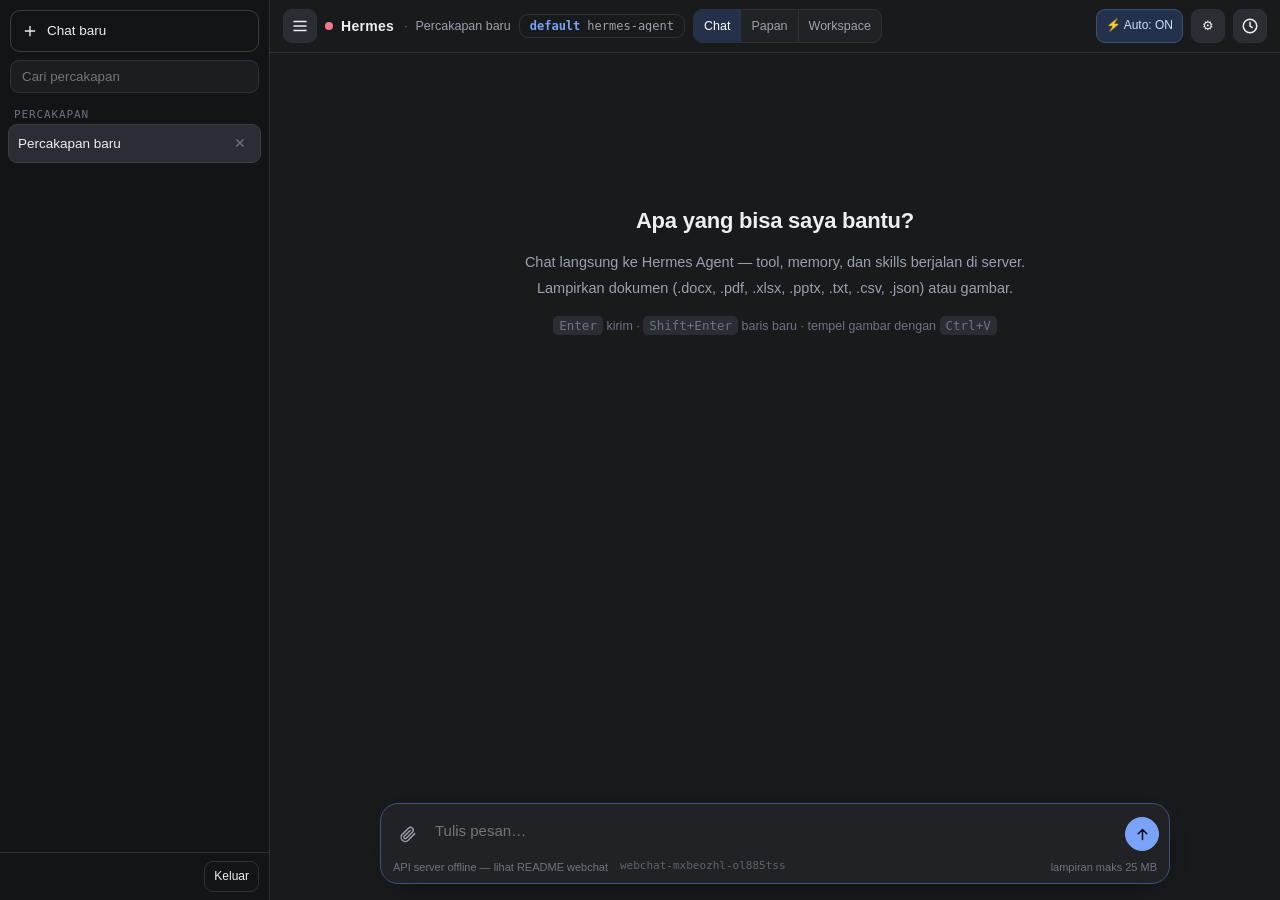
==== commit 6bd3f086: "fix(chat): tag MEDIA: dari agen dirender jadi gambar (via /api/image) atau chip berkas, bukan teks m" ====
--- a/static/index.html
+++ b/static/index.html
@@ -183,6 +183,18 @@
   .text blockquote{margin:.7em 0;padding:.15em .95em;border-left:3px solid var(--line2);color:var(--dim)}
   .text img.mimg{max-width:min(100%,420px); border-radius:10px; border:1px solid var(--line);
     cursor:zoom-in; display:block; margin:.5em 0}
+  /* MEDIA:<path> dari agen — gambar atau chip berkas */
+  .text figure.media{margin:.6em 0}
+  .text figure.media img{max-width:min(100%,440px); border-radius:10px; border:1px solid var(--line);
+    display:block; cursor:zoom-in}
+  .text figure.media figcaption{font-size:11.5px; color:var(--dim); margin-top:4px;
+    font-family:ui-monospace,SFMono-Regular,Menlo,monospace}
+  .mediafile{display:flex; gap:9px; align-items:center; border:1px solid var(--line);
+    background:var(--bg2); border-radius:10px; padding:8px 10px; margin:.5em 0; max-width:520px}
+  .mediafile .mwrap{display:flex; flex-direction:column; min-width:0}
+  .mediafile .mname{font-size:13px; color:var(--fg); overflow:hidden; text-overflow:ellipsis; white-space:nowrap}
+  .mediafile .mpath{font:11px/1.4 ui-monospace,SFMono-Regular,Menlo,monospace; color:var(--dim);
+    overflow:hidden; text-overflow:ellipsis; white-space:nowrap}
 
   /* tabel laporan */
   .text .tblwrap{margin:.7em 0; border:1px solid var(--line); border-radius:10px; overflow-x:auto; background:#14171b}
@@ -871,7 +883,15 @@
   }
 
   function md(src) {
-    const parts = String(src).split(/```/);
+    // `MEDIA:/path` adalah cara agen Hermes mengirim berkas keluar (screenshot,
+    // gambar hasil tool, dsb). Marker disembunyikan dulu sebagai token kontrol
+    // supaya lolos escaping, lalu diganti HTML di akhir pipeline.
+    const media = [];
+    const text = String(src).replace(/MEDIA:(\/[^\s<>"'`]+)/g, (_, p) => {
+      media.push(p.replace(/[.,;:)\]]+$/, ""));
+      return "\u0001M" + (media.length - 1) + "\u0001";
+    });
+    const parts = text.split(/```/);
     let out = "";
     parts.forEach((part, i) => {
       if (i % 2 === 1) {                                  // blok kode
@@ -950,7 +970,22 @@
       }
       flushP(); closeLists();
     });
-    return out;
+    return out.replace(/\u0001M(\d+)\u0001/g, (_, i) => mediaCard(media[+i]));
+  }
+
+  // Kartu untuk `MEDIA:<path>`: gambar disajikan lewat /api/image (butuh sesi),
+  // berkas non-gambar tidak bisa disajikan jadi hanya ditampilkan sebagai chip.
+  const MEDIA_IMG_RE = /\.(png|jpe?g|gif|webp|bmp)$/i;
+  function mediaCard(path) {
+    const name = String(path || "").split("/").pop() || "berkas";
+    if (MEDIA_IMG_RE.test(name)) {
+      return `<figure class="media"><img data-media="1" src="/api/image?path=` +
+        encodeURIComponent(path) + `" alt="${esc(name)}" loading="lazy">` +
+        `<figcaption>${esc(name)}</figcaption></figure>`;
+    }
+    return `<div class="mediafile"><span class="aico">` + esc(badgeFor(name)) + `</span>` +
+      `<span class="mwrap"><span class="mname">${esc(name)}</span>` +
+      `<span class="mpath">${esc(path)}</span></span></div>`;
   }
 
   // ---------------- render pesan ----------------
@@ -2091,11 +2126,29 @@
       setTimeout(() => { btn.textContent = "Salin"; }, 1500);
       return;
     }
-    const img = ev.target.closest("img.mimg, .att.img img");
+    const img = ev.target.closest("img.mimg, .att.img img, figure.media img");
     if (img) { openLightbox(img.src, img.alt); return; }
     const row = ev.target.closest(".tree li.dir > .row");
     if (row) row.parentElement.classList.toggle("closed");
   });
+
+  // Gambar MEDIA bisa ditolak /api/image (403: path di luar folder yang
+  // diizinkan, atau 404: berkas sudah dihapus). Event `error` tidak bubbling,
+  // jadi ditangkap di fase capture supaya chip pengganti selalu muncul.
+  wrap.addEventListener("error", (ev) => {
+    const img = ev.target;
+    if (!(img instanceof HTMLImageElement) || !img.dataset.media) return;
+    const src = img.getAttribute("src") || "";
+    let path = "";
+    try { path = new URL(src, location.origin).searchParams.get("path") || ""; } catch { path = src; }
+    const name = path.split("/").pop() || "berkas";
+    const chip = document.createElement("div");
+    chip.className = "mediafile";
+    chip.innerHTML = `<span class="aico">${esc(badgeFor(name))}</span>` +
+      `<span class="mwrap"><span class="mname">${esc(name)}</span>` +
+      `<span class="mpath">${esc(path)} · tidak bisa disajikan</span></span>`;
+    (img.closest("figure.media") || img).replaceWith(chip);
+  }, true);
 
   // ---------------- misc ----------------
   function autoGrow() {
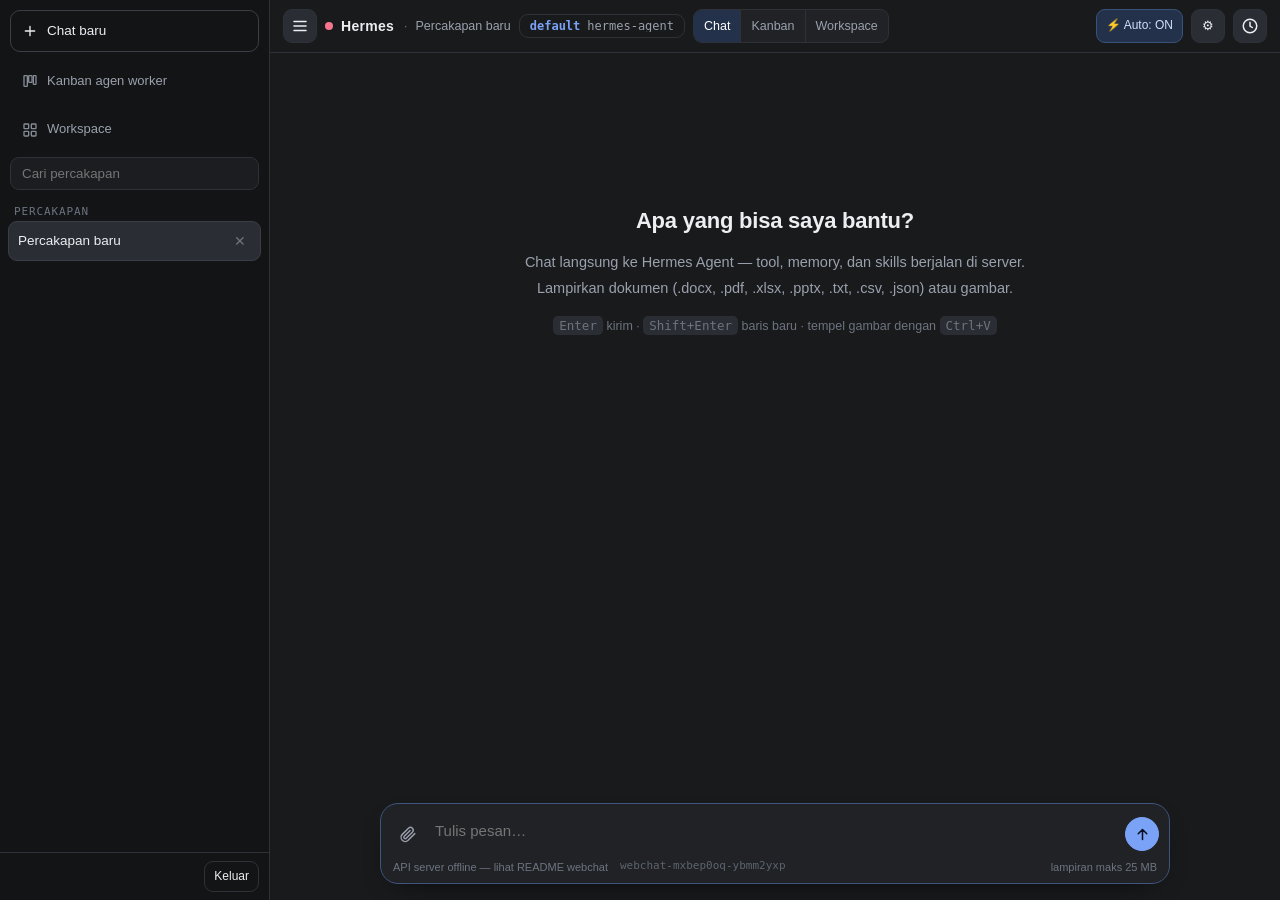
==== commit 66d83470: "feat(nav): menu kanban agen worker jelas — label Kanban di header + pintasan sidebar di halaman chat" ====
--- a/static/index.html
+++ b/static/index.html
@@ -56,6 +56,14 @@
     background:transparent; border-color:var(--line2); border-radius:10px;
   }
   .newchat svg{width:16px;height:16px}
+  /* pintasan halaman di sidebar: Kanban agen worker & Workspace */
+  a.sidenav{
+    display:flex; align-items:center; gap:9px; padding:8px 11px; font-size:13px;
+    color:var(--dim); text-decoration:none; border:1px solid transparent; border-radius:10px;
+    margin-top:2px;
+  }
+  a.sidenav:hover{background:var(--side2); color:#fff; border-color:var(--line)}
+  a.sidenav svg{width:16px;height:16px; opacity:.85; flex:none}
   .side-search input{
     width:100%; padding:8px 11px; background:var(--side2); color:var(--fg);
     border:1px solid var(--line); border-radius:9px; font:12.5px/1.4 inherit; outline:none;
@@ -459,6 +467,14 @@
       <svg viewBox="0 0 24 24" fill="none" stroke="currentColor" stroke-width="2" stroke-linecap="round"><path d="M12 5v14M5 12h14"/></svg>
       Chat baru
     </button>
+    <a class="sidenav" href="/agents" title="Papan kanban agen worker">
+      <svg viewBox="0 0 24 24" fill="none" stroke="currentColor" stroke-width="2" stroke-linecap="round"><rect x="3" y="4" width="5" height="16" rx="1"/><rect x="10" y="4" width="5" height="10" rx="1"/><rect x="17" y="4" width="4" height="13" rx="1"/></svg>
+      Kanban agen worker
+    </a>
+    <a class="sidenav" href="/workspace" title="Kantor virtual — siapa yang sedang bekerja">
+      <svg viewBox="0 0 24 24" fill="none" stroke="currentColor" stroke-width="2" stroke-linecap="round"><rect x="3" y="3" width="7" height="7" rx="1"/><rect x="14" y="3" width="7" height="7" rx="1"/><rect x="3" y="14" width="7" height="7" rx="1"/><rect x="14" y="14" width="7" height="7" rx="1"/></svg>
+      Workspace
+    </a>
     <div class="side-search"><input id="convSearch" type="search" placeholder="Cari percakapan" autocomplete="off"></div>
   </div>
   <div class="side-label">Percakapan</div>
@@ -484,7 +500,7 @@
     </button>
     <nav class="pages" aria-label="Navigasi halaman">
       <a href="/" aria-current="page">Chat</a>
-      <a href="/agents" title="Papan kanban Hermes — status task per agent">Papan</a>
+      <a href="/agents" title="Papan kanban agen worker — buat, atur, dan jalankan task">Kanban</a>
       <a href="/workspace" title="Kantor virtual — siapa yang sedang bekerja">Workspace</a>
     </nav>
     <span class="spacer"></span>
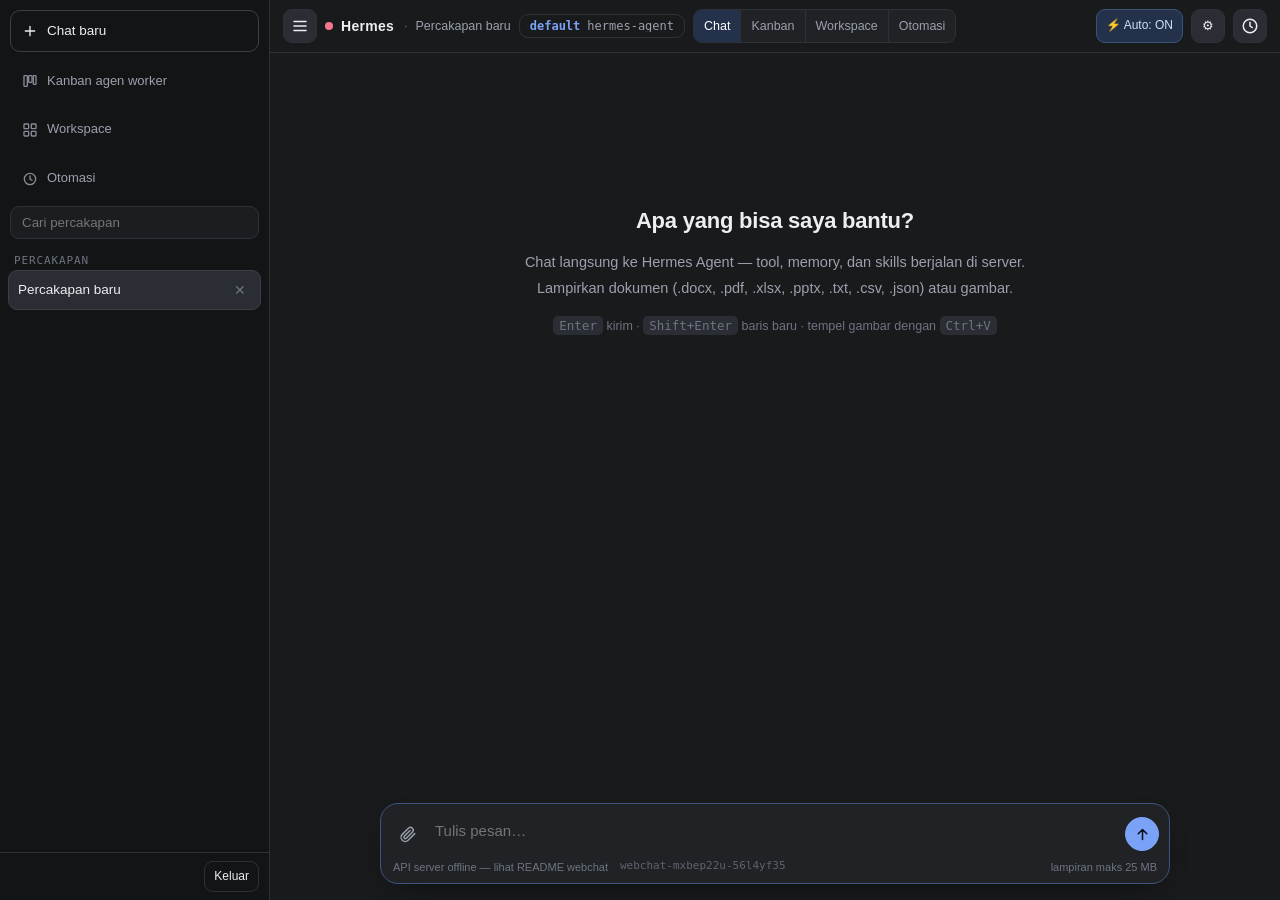
==== commit 1103ad1c: "feat(ui): halaman Otomasi + steer, klarifikasi, aksi sesi, artifact, model per sesi - static/otomasi" ====
--- a/static/index.html
+++ b/static/index.html
@@ -430,6 +430,68 @@
   .modal-card p{margin:0 0 16px; font-size:13.5px; color:var(--dim); line-height:1.55}
   .modal-btns{display:flex; gap:8px; justify-content:flex-end}
   .modal-btns button{padding:7px 14px}
+  #modalInput{
+    width:100%; margin:0 0 14px; padding:9px 11px; background:var(--bg3); color:var(--fg);
+    border:1px solid var(--line2); border-radius:9px; font:inherit; font-size:13.5px; outline:none;
+  }
+  #modalInput:focus{border-color:var(--acc)}
+
+  /* ---- steER: kotak arahan saat run berjalan (POST /v1/runs/{id}/steer) ---- */
+  .steerrow{
+    display:flex; align-items:center; gap:8px; padding:7px 10px 0;
+  }
+  .steerrow .steerico{color:var(--acc); font-size:14px; flex:none}
+  .steerrow input{
+    flex:1; min-width:0; padding:7px 10px; background:var(--bg3); color:var(--fg);
+    border:1px solid var(--line2); border-radius:8px; font:inherit; font-size:13px; outline:none;
+  }
+  .steerrow input:focus{border-color:var(--acc)}
+  .steerrow button{flex:none; font-size:12px; padding:6px 10px; border-radius:8px}
+  .steerchip{
+    display:flex; gap:7px; align-items:flex-start; font-size:12.5px; line-height:1.45;
+    border:1px solid #2f4a6b; background:#14202e; color:#c9dcf7; border-radius:9px;
+    padding:6px 9px; margin:0 0 7px;
+  }
+  .steerchip .sic{color:var(--acc); flex:none}
+  .steerchip.pending{border-style:dashed; opacity:.8}
+
+  /* ---- kartu klarifikasi (event clarify.request) ---- */
+  .clarify{margin:0 0 10px; border:1px solid #3c5a86; background:#131c28; border-radius:11px; padding:11px 13px}
+  .clarify.answered{border-color:var(--line); background:#171a1f; opacity:.85}
+  .clarify .clhead{font-size:12px; font-weight:700; letter-spacing:.03em; color:var(--acc);
+    text-transform:uppercase}
+  .clarify.answered .clhead{color:var(--dim)}
+  .clarify .clq{font-size:13.5px; margin:7px 0 9px; white-space:pre-wrap; word-break:break-word}
+  .clarify .clbtns{display:flex; gap:7px; flex-wrap:wrap}
+  .clarify .clbtns button{font-size:12.5px; padding:6px 11px}
+  .clarify .clfree{display:flex; gap:7px; margin-top:8px}
+  .clarify .clfree input{
+    flex:1; min-width:0; padding:7px 10px; background:var(--bg3); color:var(--fg);
+    border:1px solid var(--line2); border-radius:8px; font:inherit; font-size:12.5px; outline:none;
+  }
+  .clarify .clstate{margin-top:8px; font:12px ui-monospace,monospace; color:var(--dim)}
+  .clarify .clstate.ok{color:var(--ok)} .clarify .clstate.bad{color:var(--err)}
+
+  /* ---- tautan unduh artifact (proxy /v1/artifacts/download/{id}) ---- */
+  .artlink{
+    display:inline-flex; align-items:center; gap:6px; max-width:100%;
+    font:12px ui-monospace,monospace; color:var(--acc); text-decoration:none;
+    border:1px solid #2b3b57; background:#131c28; border-radius:8px; padding:3px 8px; margin:2px 0;
+  }
+  .artlink:hover{border-color:var(--acc); color:#fff}
+  .artlink b{font-weight:600}
+  .artlink .aid{color:var(--faint); overflow:hidden; text-overflow:ellipsis; white-space:nowrap}
+
+  /* ---- aksi per sesi di panel Riwayat ---- */
+  .sess{position:relative}
+  .sess .sacts{display:flex; gap:4px; margin-top:6px; flex-wrap:wrap}
+  .sess .sacts button{
+    font-size:11px; padding:3px 7px; border-radius:7px; background:transparent;
+    border:1px solid var(--line2); color:var(--dim);
+  }
+  .sess .sacts button:hover{border-color:var(--acc); color:#fff}
+  .sess .sacts button.danger:hover{border-color:var(--err); color:var(--err)}
+  .sess.newrow{border-style:dashed}
 
   .lightbox{position:fixed; inset:0; z-index:50; background:#000e; display:none;
     place-items:center; padding:26px; cursor:zoom-out}
@@ -474,6 +536,10 @@
     <a class="sidenav" href="/workspace" title="Kantor virtual — siapa yang sedang bekerja">
       <svg viewBox="0 0 24 24" fill="none" stroke="currentColor" stroke-width="2" stroke-linecap="round"><rect x="3" y="3" width="7" height="7" rx="1"/><rect x="14" y="3" width="7" height="7" rx="1"/><rect x="3" y="14" width="7" height="7" rx="1"/><rect x="14" y="14" width="7" height="7" rx="1"/></svg>
       Workspace
+    </a>
+    <a class="sidenav" href="/otomasi" title="Otomasi — cron, skills, toolsets, status sistem">
+      <svg viewBox="0 0 24 24" fill="none" stroke="currentColor" stroke-width="2" stroke-linecap="round"><circle cx="12" cy="12" r="8.5"/><path d="M12 7.5V12l3 1.8"/></svg>
+      Otomasi
     </a>
     <div class="side-search"><input id="convSearch" type="search" placeholder="Cari percakapan" autocomplete="off"></div>
   </div>
@@ -502,6 +568,7 @@
       <a href="/" aria-current="page">Chat</a>
       <a href="/agents" title="Papan kanban agen worker — buat, atur, dan jalankan task">Kanban</a>
       <a href="/workspace" title="Kantor virtual — siapa yang sedang bekerja">Workspace</a>
+      <a href="/otomasi" title="Otomasi — cron, skills, toolsets, status sistem">Otomasi</a>
     </nav>
     <span class="spacer"></span>
     <button id="auto" title="Jawab permintaan konfirmasi otomatis">⚡ Auto</button>
@@ -535,6 +602,11 @@
   <footer class="composer-wrap">
     <div class="composer" id="composer">
       <div class="chips" id="chips"></div>
+      <div class="steerrow" id="steerRow" hidden>
+        <span class="steerico" aria-hidden="true">↪</span>
+        <input id="steerInput" type="text" placeholder="Arahan untuk run yang sedang berjalan…" autocomplete="off">
+        <button id="steerSend" title="Sisipkan arahan ini ke run yang berjalan">Arahan</button>
+      </div>
       <div class="crow">
         <button class="iconbtn clip" id="attach" title="Lampirkan file" aria-label="Lampirkan file">
           <svg viewBox="0 0 24 24" fill="none" stroke="currentColor" stroke-width="1.9" stroke-linecap="round"><path d="M21 11.5l-8.8 8.8a5.5 5.5 0 01-7.8-7.8l8.5-8.5a3.7 3.7 0 015.2 5.2l-8.5 8.5a1.8 1.8 0 01-2.6-2.6l7.8-7.8"/></svg>
@@ -564,6 +636,7 @@
 
 <aside class="panel left" id="histPanel">
   <header><h1>Riwayat sesi</h1><span class="spacer"></span>
+    <button id="histNew" title="Buat sesi Hermes baru (POST /api/sessions)">+ Sesi</button>
     <button id="histRefresh">Muat ulang</button><button id="histClose" class="iconbtn">✕</button></header>
   <div class="body" id="histBody"></div>
 </aside>
@@ -576,6 +649,7 @@
 <aside class="panel" id="modelPanel">
   <header><h1>Provider &amp; model</h1><span class="spacer"></span><button id="modelClose" class="iconbtn">✕</button></header>
   <div style="padding:8px 8px 0"><input type="search" id="modelSearch" placeholder="Cari model…" autocomplete="off"></div>
+  <div id="modelTarget" class="phead" hidden></div>
   <div class="body" id="modelBody"></div>
 </aside>
 
@@ -583,6 +657,7 @@
   <div class="modal-card">
     <h3 id="modalTitle">Konfirmasi</h3>
     <p id="modalText"></p>
+    <input id="modalInput" type="text" hidden placeholder="…">
     <div class="modal-btns">
       <button id="modalCancel">Batal</button>
       <button id="modalOk" class="primary">Lanjutkan</button>
@@ -754,6 +829,12 @@
               duration: t.duration, error: t.error })),
             atts: (m.atts || []).map((a) => ({ id: a.id, name: a.name, size: a.size, kind: a.kind,
               mime: a.mime, truncated: a.truncated, chars: a.chars, path: a.path, url: a.url })),
+            steers: (m.steers || []).map((s) => ({ text: s.text, pending: false })),
+            clarifies: (m.clarifies || []).map((c) => ({
+              run_id: c.run_id, request_id: c.request_id,
+              execution_generation: c.execution_generation, question: c.question,
+              choices: c.choices || [], answered: true, state: c.state || "",
+            })),
             error: m.error || "", detail: m.detail || "",
           })),
         })),
@@ -903,10 +984,19 @@
     // gambar hasil tool, dsb). Marker disembunyikan dulu sebagai token kontrol
     // supaya lolos escaping, lalu diganti HTML di akhir pipeline.
     const media = [];
-    const text = String(src).replace(/MEDIA:(\/[^\s<>"'`]+)/g, (_, p) => {
-      media.push(p.replace(/[.,;:)\]]+$/, ""));
-      return "\u0001M" + (media.length - 1) + "\u0001";
-    });
+    // Artifact gateway (`/v1/artifacts/download/<id>`) diubah jadi tautan unduh
+    // yang di-proxy same-origin. Token dipakai karena esc() akan merusak tanda
+    // kutip pada HTML <a> kalau ditanam sebelum escaping.
+    const artifacts = [];
+    const text = String(src)
+      .replace(ARTIFACT_RE, (_, id) => {
+        artifacts.push(id);
+        return "\u0002A" + (artifacts.length - 1) + "\u0002";
+      })
+      .replace(/MEDIA:(\/[^\s<>"'`]+)/g, (_, p) => {
+        media.push(p.replace(/[.,;:)\]]+$/, ""));
+        return "\u0001M" + (media.length - 1) + "\u0001";
+      });
     const parts = text.split(/```/);
     let out = "";
     parts.forEach((part, i) => {
@@ -986,7 +1076,18 @@
       }
       flushP(); closeLists();
     });
-    return out.replace(/\u0001M(\d+)\u0001/g, (_, i) => mediaCard(media[+i]));
+    return out.replace(/\u0001M(\d+)\u0001/g, (_, i) => mediaCard(media[+i]))
+      .replace(/\u0002A(\d+)\u0002/g, (_, i) => artifactLink(artifacts[+i]));
+  }
+
+  // Tautan unduh artifact: satu-satunya jalur yang sah adalah proxy same-origin
+  // /v1/artifacts/download/<id> (cookie sesi ikut, API key tetap di server).
+  const ARTIFACT_RE = /\/v1\/artifacts\/download\/([A-Za-z0-9][A-Za-z0-9_.-]{7,127})/g;
+  function artifactLink(id) {
+    const short = id.length > 14 ? id.slice(0, 8) + "…" + id.slice(-4) : id;
+    return `<a class="artlink" href="/v1/artifacts/download/${esc(id)}" rel="noopener"` +
+      ` title="Unduh artifact ${esc(id)} (tautan sekali pakai)">` +
+      `<b>⇩ artifact</b><span class="aid">${esc(short)}</span></a>`;
   }
 
   // Kartu untuk `MEDIA:<path>`: gambar disajikan lewat /api/image (butuh sesi),
@@ -1082,6 +1183,20 @@
 
     if (m.approvals && m.approvals.length) {
       for (const a of m.approvals) bubble.appendChild(approvalCard(a));
+    }
+
+    if (m.clarifies && m.clarifies.length) {
+      for (const c of m.clarifies) bubble.appendChild(clarifyCard(c));
+    }
+
+    if (m.steers && m.steers.length) {
+      for (const s of m.steers) {
+        const chip = document.createElement("div");
+        chip.className = "steerchip" + (s.pending ? " pending" : "");
+        chip.innerHTML = `<span class="sic">↪</span><span>${esc(s.text)}` +
+          (s.pending ? " · mengirim…" : "") + "</span>";
+        bubble.appendChild(chip);
+      }
     }
 
     if (m.error) {
@@ -1182,6 +1297,9 @@
     stopBtn.hidden = !on;
     input.disabled = on || !!viewing;
     sendBtn.disabled = on || !!viewing;
+    // Kotak arahan hanya berguna selama run berjalan (steer ke run yang hidup).
+    $("steerRow").hidden = !on;
+    if (!on) $("steerInput").value = "";
   }
 
   function repaintLast() {
@@ -1544,6 +1662,137 @@
     return offered[0];
   }
 
+  // ---------------- kartu klarifikasi (event clarify.request) ----------------
+  // Alur server: `clarify.request` {prompt_id, execution_generation, question,
+  // choices[], multi_select} → jawab POST /v1/runs/{id}/clarify dengan TEPAT
+  // {request_id, execution_generation, answer} (server menolak field lain).
+  function clarifyCard(c) {
+    const el = document.createElement("div");
+    el.className = "clarify" + (c.answered ? " answered" : "");
+
+    const head = document.createElement("div");
+    head.className = "clhead";
+    head.textContent = c.answered ? "Klarifikasi dijawab" : "Agen menanyakan sesuatu";
+    el.appendChild(head);
+
+    const q = document.createElement("div");
+    q.className = "clq";
+    q.textContent = c.question || "(pertanyaan kosong)";
+    el.appendChild(q);
+
+    if (!c.answered) {
+      const choices = Array.isArray(c.choices) ? c.choices.filter((x) => x) : [];
+      if (choices.length) {
+        const btns = document.createElement("div");
+        btns.className = "clbtns";
+        for (const ch of choices) {
+          const b = document.createElement("button");
+          b.textContent = ch;
+          b.onclick = () => answerClarify(c, ch);
+          btns.appendChild(b);
+        }
+        el.appendChild(btns);
+      }
+      const free = document.createElement("div");
+      free.className = "clfree";
+      const inp = document.createElement("input");
+      inp.type = "text";
+      inp.placeholder = choices.length ? "Atau tulis jawaban lain…" : "Tulis jawabanmu…";
+      inp.value = c.draft || "";
+      inp.oninput = () => { c.draft = inp.value; };
+      const send = document.createElement("button");
+      send.textContent = "Kirim";
+      send.onclick = () => answerClarify(c, inp.value);
+      inp.onkeydown = (ev) => {
+        if (ev.key === "Enter" && !ev.isComposing) { ev.preventDefault(); answerClarify(c, inp.value); }
+      };
+      free.append(inp, send);
+      el.appendChild(free);
+    }
+
+    const st = document.createElement("div");
+    st.className = "clstate" + (c.state ? (c.ok === false ? " bad" : " ok") : "");
+    st.textContent = c.state || (c.answered ? "" : "run berhenti menunggu jawabanmu");
+    el.appendChild(st);
+    return el;
+  }
+
+  async function answerClarify(c, answer) {
+    const text = String(answer == null ? "" : answer).trim();
+    if (!text) { c.state = "Jawaban tidak boleh kosong."; c.ok = false; repaintLast(); return; }
+    c.state = "mengirim…";
+    repaintLast();
+    const payload = {
+      request_id: c.request_id,
+      execution_generation: c.execution_generation,
+      answer: text,
+    };
+    try {
+      const r = await fetch(`/v1/runs/${encodeURIComponent(c.run_id)}/clarify`, {
+        method: "POST",
+        headers: { "Content-Type": "application/json" },
+        body: JSON.stringify(payload),
+      });
+      const j = await r.json().catch(() => ({}));
+      if (!r.ok) {
+        c.ok = false;
+        c.state = "Gagal menjawab: " + (j.detail || j.error?.message || j.error || ("HTTP " + r.status));
+      } else {
+        c.ok = true;
+        c.answered = true;
+        c.state = "Dijawab: " + text.slice(0, 120);
+        statusEl.textContent = "berjalan…";
+      }
+    } catch (e) {
+      c.ok = false;
+      c.state = "Gagal menjawab: " + String(e);
+    }
+    repaintLast();
+  }
+
+  // ---------------- arahan saat run berjalan (steer) ----------------
+  function showSteer(on) {
+    $("steerRow").hidden = !on;
+    if (!on) $("steerInput").value = "";
+  }
+
+  async function sendSteer() {
+    const el = $("steerInput");
+    const text = el.value.trim();
+    if (!text) return;
+    if (!RUN_ID || !controller) { statusEl.textContent = "tidak ada run yang berjalan"; return; }
+    const list = current();
+    const cur = list[list.length - 1];
+    const item = { text, pending: true, ts: now() };
+    if (cur && cur.role === "assistant") {
+      (cur.steers = cur.steers || []).push(item);
+      repaintLast();
+    }
+    el.value = "";
+    try {
+      const r = await fetch(`/v1/runs/${encodeURIComponent(RUN_ID)}/steer`, {
+        method: "POST",
+        headers: { "Content-Type": "application/json" },
+        body: JSON.stringify({ input: text }),
+      });
+      const j = await r.json().catch(() => ({}));
+      item.pending = false;
+      if (!r.ok) {
+        item.ok = false;
+        item.text = text + " (ditolak: " + (j.detail || j.error?.message || j.error || ("HTTP " + r.status)) + ")";
+        statusEl.textContent = "arahan ditolak";
+      } else {
+        statusEl.textContent = "arahan terkirim";
+      }
+    } catch (e) {
+      item.pending = false;
+      item.ok = false;
+      item.text = text + " (gagal dikirim)";
+      statusEl.textContent = "arahan gagal";
+    }
+    repaintLast();
+  }
+
   // ---------------- event stream (Runs API) ----------------
   function handleRunEvent(j, evt, cur) {
     const kind = j.event || evt || "";
@@ -1602,6 +1851,38 @@
         cur.tools.push({ name: "subagent", detail: j.goal || j.summary || "", done: false });
         repaintLast();
         return;
+      case "clarify.request": {
+        const c = {
+          run_id: j.run_id || RUN_ID,
+          request_id: j.prompt_id || j.request_id,
+          execution_generation: j.execution_generation,
+          question: j.question || "",
+          choices: Array.isArray(j.choices) ? j.choices : [],
+          multi_select: !!j.multi_select,
+        };
+        (cur.clarifies = cur.clarifies || []).push(c);
+        statusEl.textContent = "menunggu jawabanmu";
+        repaintLast();
+        return;
+      }
+      case "clarify.settled": {
+        const open = (cur.clarifies || []).filter((c) => !c.answered && c.request_id === (j.prompt_id || ""));
+        if (open.length) {
+          open[open.length - 1].answered = true;
+        } else {
+          const last = (cur.clarifies || []).filter((c) => !c.answered).pop();
+          if (last) last.answered = true;
+        }
+        repaintLast();
+        return;
+      }
+      case "run.steered": {
+        const pendingSteer = (cur.steers || []).filter((s) => s.pending).pop();
+        if (pendingSteer) pendingSteer.pending = false;
+        else (cur.steers = cur.steers || []).push({ text: "(arahan diterima agen)", ok: true });
+        repaintLast();
+        return;
+      }
       case "subagent.complete": {
         const s = cur.tools.filter((t) => t.name === "subagent" && !t.done).pop();
         if (s) { s.done = true; s.detail = (s.detail + " — " + (j.status || "selesai")).slice(0, 160); }
@@ -1648,7 +1929,7 @@
     conv.messages.push({ role: "user", text, atts: storedAtts(atts), ts: now() });
     if (!conv.title) conv.title = titleOf(conv.messages) || "Percakapan baru";
     const cur = { role: "assistant", text: "", thinking: "", tools: [], approvals: [],
-      __streaming: true, ts: now() };
+      clarifies: [], steers: [], __streaming: true, ts: now() };
     conv.messages.push(cur);
     conv.updated = now();
     input.value = "";
@@ -1756,6 +2037,7 @@
     $("histPanel").classList.remove("open");
     $("modelPanel").classList.remove("open");
     $("settingsPanel").classList.remove("open");
+    MODEL_TARGET = "";
   }
   $("scrim").onclick = closePanels;
   $("histClose").onclick = closePanels;
@@ -1784,18 +2066,153 @@
       for (const s of items) {
         const el = document.createElement("div");
         el.className = "sess";
+        const title = s.title || "(tanpa judul)";
         el.innerHTML =
-          `<div class="t">${esc(s.title || "(tanpa judul)")}</div>` +
+          `<div class="t">${esc(title)}</div>` +
           `<div class="m"><span class="src">${esc(s.source || "?")}</span>` +
           `<span>${s.message_count || 0} pesan</span>` +
-          `<span>${esc(rel(s.last_active))}</span></div>`;
-        el.onclick = () => openSession(s);
+          `<span>${esc(rel(s.last_active))}</span>` +
+          (s.model ? `<span class="mono">${esc(s.model)}</span>` : "") + `</div>`;
+        const acts = document.createElement("div");
+        acts.className = "sacts";
+        for (const [label, title2, fn, danger] of [
+          ["Buka", "Baca transkrip sesi ini (mode riwayat)", () => openSession(s)],
+          ["Ganti judul", "Ubah judul sesi (PATCH /api/sessions/{id})", (ev) => renameSession(s, ev), false],
+          ["Fork", "Cabangkan sesi jadi salinan baru (POST …/fork)", (ev) => forkSession(s, ev), false],
+          ["Hapus", "Hapus sesi dari Hermes (DELETE /api/sessions/{id})", (ev) => deleteSession(s, ev), true],
+        ]) {
+          const b = document.createElement("button");
+          b.textContent = label;
+          b.title = title2;
+          if (danger) b.className = "danger";
+          b.onclick = (ev) => { ev.stopPropagation(); fn(ev); };
+          acts.appendChild(b);
+        }
+        el.appendChild(acts);
+        // Klik badan kartu tetap membuka transkrip, sama seperti sebelumnya.
+        el.onclick = (ev) => { if (!ev.target.closest(".sacts")) openSession(s); };
         body.appendChild(el);
       }
     } catch (e) {
       body.innerHTML = `<div class="err" style="margin:8px">Gagal memuat riwayat.\n${esc(String(e))}</div>`;
     }
   }
+
+  // --- aksi sesi (A6): buat / ganti judul / fork / hapus -------------------
+  function histMsg(text, kind) {
+    const body = $("histBody");
+    const d = document.createElement("div");
+    d.className = kind === "err" ? "err" : "phead";
+    d.textContent = text;
+    body.prepend(d);
+    setTimeout(() => d.remove(), 4000);
+  }
+
+  async function createSession() {
+    $("histNew").disabled = true;
+    histMsg("membuat sesi baru…");
+    try {
+      const r = await fetch("/api/sessions", {
+        method: "POST",
+        headers: { "Content-Type": "application/json" },
+        body: JSON.stringify({ title: "Sesi webchat " + new Date().toLocaleString("id-ID") }),
+      });
+      const j = await r.json().catch(() => ({}));
+      if (!r.ok) throw new Error(j.detail || j.error?.message || j.error || ("HTTP " + r.status));
+      const sess = j.session || {};
+      const conv = makeConv();
+      conv.sessionId = sess.id;
+      conv.title = sess.title || "Sesi baru";
+      convs.unshift(conv);
+      activeId = conv.id;
+      viewing = null;
+      $("banner").style.display = "none";
+      save();
+      renderSidebar();
+      render();
+      sidEl.textContent = conv.sessionId;
+      statusEl.textContent = "sesi dibuat: " + conv.sessionId;
+      closePanels();
+      input.focus();
+      histMsg("sesi dibuat: " + sess.id);
+    } catch (e) {
+      histMsg("Gagal membuat sesi: " + e.message, "err");
+    }
+    $("histNew").disabled = false;
+  }
+
+  async function renameSession(s, ev) {
+    ev.stopPropagation();
+    const title = await askText("Ganti judul sesi", "Judul hanya mengubah tampilan riwayat, bukan isi percakapan.",
+      s.title || "", "Simpan");
+    if (title == null) return;
+    histMsg("menyimpan judul…");
+    try {
+      const r = await fetch(`/api/sessions/${encodeURIComponent(s.id)}`, {
+        method: "PATCH",
+        headers: { "Content-Type": "application/json" },
+        body: JSON.stringify({ title }),
+      });
+      const j = await r.json().catch(() => ({}));
+      if (!r.ok) throw new Error(j.detail || j.error?.message || j.error || ("HTTP " + r.status));
+      // Percakapan lokal yang menunjuk sesi ini ikut diperbarui judulnya.
+      convs.filter((c) => c.sessionId === s.id).forEach((c) => { c.title = title; });
+      save();
+      renderSidebar();
+      histMsg("judul disimpan");
+      loadHistory();
+    } catch (e) {
+      histMsg("Gagal mengganti judul: " + e.message, "err");
+    }
+  }
+
+  async function forkSession(s, ev) {
+    ev.stopPropagation();
+    const ok = await ask("Fork sesi ini?",
+      `Sesi "${s.title || s.id}" dicabangkan: transkripnya disalin ke sesi baru.\n` +
+      `Sama seperti /branch di CLI — sesi ASAL ditandai berakhir (branched).`, "Fork");
+    if (!ok) return;
+    histMsg("membuat fork…");
+    try {
+      const r = await fetch(`/api/sessions/${encodeURIComponent(s.id)}/fork`, {
+        method: "POST",
+        headers: { "Content-Type": "application/json" },
+        body: JSON.stringify({}),
+      });
+      const j = await r.json().catch(() => ({}));
+      if (!r.ok) throw new Error(j.detail || j.error?.message || j.error || ("HTTP " + r.status));
+      const fork = j.session || {};
+      histMsg("fork dibuat: " + (fork.id || "?"));
+      loadHistory();
+    } catch (e) {
+      histMsg("Gagal fork: " + e.message, "err");
+    }
+  }
+
+  async function deleteSession(s, ev) {
+    ev.stopPropagation();
+    const ok = await ask("Hapus sesi dari Hermes?",
+      `"${s.title || s.id}" dihapus permanen dari state Hermes (transkrip, tool call, dan gambarnya).\n` +
+      `Percakapan di browser ini tidak terhapus — hanya sesi di server.`, "Hapus sesi");
+    if (!ok) return;
+    histMsg("menghapus…");
+    try {
+      const r = await fetch(`/api/sessions/${encodeURIComponent(s.id)}`, { method: "DELETE" });
+      const j = await r.json().catch(() => ({}));
+      if (!r.ok) throw new Error(j.detail || j.error?.message || j.error || ("HTTP " + r.status));
+      if (viewing && viewing.id === s.id) {
+        viewing = null;
+        $("banner").style.display = "none";
+        render();
+      }
+      histMsg(j.deleted === false ? "sesi tidak ditemukan (sudah terhapus)" : "sesi dihapus");
+      loadHistory();
+    } catch (e) {
+      histMsg("Gagal menghapus: " + e.message, "err");
+    }
+  }
+
+  $("histNew").onclick = createSession;
 
   function textOf(c) {
     if (c == null) return "";
@@ -1887,13 +2304,64 @@
   };
 
   // ---------------- pemilih model ----------------
+  // Dua target: profil (default, disimpan di localStorage seperti sebelumnya) dan
+  // satu sesi (POST /api/sessions/{id}/model → kunci model di sisi Hermes).
+  let MODEL_TARGET = "";          // "" = profil default; selain itu = id sesi
+  let sessionInfo = null;         // respons GET /api/sessions/{id} untuk panel setelan
+
   function paintModel() {
     $("modelProv").textContent = PROVIDER || "default";
     $("modelName").textContent = MODEL || "…";
   }
 
+  function paintModelTarget() {
+    const bar = $("modelTarget");
+    if (MODEL_TARGET) {
+      bar.hidden = false;
+      bar.textContent = "target: sesi " + MODEL_TARGET + " — klik model untuk mengunci sesi ini";
+    } else {
+      bar.hidden = true;
+      bar.textContent = "";
+    }
+  }
+
+  const activeSessionId = () => (viewing ? viewing.id : active().sessionId);
+
+  async function loadSessionInfo() {
+    const sid = activeSessionId();
+    sessionInfo = null;
+    if (!sid) return null;
+    try {
+      const r = await fetch(`/api/sessions/${encodeURIComponent(sid)}`, { cache: "no-store" });
+      const j = await r.json().catch(() => ({}));
+      if (r.ok) sessionInfo = j.session || null;
+    } catch { sessionInfo = null; }
+    return sessionInfo;
+  }
+
+  async function setSessionModel(sid, model, provider) {
+    try {
+      const r = await fetch(`/api/sessions/${encodeURIComponent(sid)}/model`, {
+        method: "POST",
+        headers: { "Content-Type": "application/json" },
+        body: JSON.stringify({ model, provider }),
+      });
+      const j = await r.json().catch(() => ({}));
+      if (!r.ok) throw new Error(j.detail || j.error?.message || j.error || ("HTTP " + r.status));
+      const rt = j.runtime || {};
+      statusEl.textContent = "model sesi: " + (rt.provider || provider) + " · " + (rt.model || model);
+      await loadSessionInfo();
+      renderSettings();
+      return true;
+    } catch (e) {
+      statusEl.textContent = "gagal set model sesi: " + e.message;
+      return false;
+    }
+  }
+
   function renderModelList(q) {
     const body = $("modelBody");
+    paintModelTarget();
     if (!options) { body.innerHTML = '<div class="phead">memuat…</div>'; return; }
     const needle = (q || "").trim().toLowerCase();
     const rows = [];
@@ -1912,7 +2380,14 @@
       el.className = "mrow" + (r.authed ? "" : " na") + (r.mid === MODEL && r.prov === PROVIDER ? " sel" : "");
       el.innerHTML = `<span class="prov">${esc(r.prov)}</span><span class="id">${esc(r.mid)}</span>`;
       el.title = r.name + (r.authed ? " · terautentikasi" : " · belum terautentikasi");
-      el.onclick = () => {
+      el.onclick = async () => {
+        if (MODEL_TARGET) {
+          const target = MODEL_TARGET;
+          closePanels();
+          await setSessionModel(target, r.mid, r.prov);
+          MODEL_TARGET = "";
+          return;
+        }
         MODEL = r.mid; PROVIDER = r.prov;
         save(); paintModel(); closePanels();
         statusEl.textContent = "model: " + r.prov + " · " + r.mid;
@@ -1957,6 +2432,7 @@
   }
 
   $("modelBtn").onclick = () => {
+    MODEL_TARGET = "";
     openPanel("modelPanel");
     if (!options) loadOptions(); else renderModelList($("modelSearch").value);
   };
@@ -2071,6 +2547,59 @@
       "— TUI, dashboard, dan Open WebUI punya kebijakannya sendiri.\n" +
       "Perintah yang diblokir hardline oleh Hermes tetap ditolak: halaman ini tidak bisa meloloskannya.";
     body.appendChild(note);
+
+    renderSessionModel(body);
+  }
+
+  // --- model per sesi (A8) -------------------------------------------------
+  // Mengunci model untuk satu sesi Hermes: berlaku di semua surface untuk sesi
+  // itu, tanpa mengubah model default profil.
+  function renderSessionModel(body) {
+    const h = document.createElement("div");
+    h.className = "phead";
+    h.textContent = "Model untuk sesi ini";
+    body.appendChild(h);
+
+    const sid = activeSessionId();
+    const info = sessionInfo;
+    const locked = !!(info && info.has_model_config);
+    const row = document.createElement("div");
+    row.className = "setrow" + (locked ? " on" : "");
+    row.innerHTML =
+      `<span class="mark"></span><div>` +
+      `<div class="lbl">${locked ? "Model sesi terkunci" : "Ikut model profil"}</div>` +
+      `<div class="hint2">Sesi: <code>${esc(sid)}</code>` +
+      (locked && info.model ? ` · model: <code>${esc(info.model)}</code>` : "") +
+      `<br>Kunci model sesi menang atas pilihan model di header chat, dan tidak mengubah default profil.</div>` +
+      `</div>`;
+    const acts = document.createElement("div");
+    acts.style.cssText = "display:flex; gap:8px; flex-wrap:wrap; margin-top:8px";
+    const pick = document.createElement("button");
+    pick.textContent = "Pilih model sesi…";
+    pick.onclick = () => {
+      MODEL_TARGET = sid;
+      openPanel("modelPanel");
+      if (!options) loadOptions().then(() => renderModelList($("modelSearch").value));
+      else renderModelList($("modelSearch").value);
+    };
+    const refresh = document.createElement("button");
+    refresh.textContent = "Muat ulang info sesi";
+    refresh.onclick = async () => {
+      await loadSessionInfo();
+      renderSettings();
+      statusEl.textContent = "info sesi dimuat";
+    };
+    acts.append(pick, refresh);
+    row.appendChild(acts);
+    body.appendChild(row);
+
+    if (!info) {
+      const warn = document.createElement("div");
+      warn.className = "setnote";
+      warn.textContent = "Sesi ini belum punya baris di Hermes (pesan pertama akan membuatnya). " +
+        "Kunci model baru bisa dipasang setelah sesi ada, atau lewat tombol \"+ Sesi\" di Riwayat.";
+      body.appendChild(warn);
+    }
   }
 
   $("auto").onclick = () => {
@@ -2082,27 +2611,56 @@
       ? "tanpa konfirmasi: aktif · " + SCOPE_LABEL[AUTO_SCOPE]
       : "konfirmasi: tanya dulu";
   };
-  $("settings").onclick = () => { openPanel("settingsPanel"); renderSettings(); };
+  $("settings").onclick = async () => {
+    openPanel("settingsPanel");
+    renderSettings();
+    await loadSessionInfo();
+    renderSettings();
+  };
 
   // ---------------- modal & lightbox ----------------
   let modalResolve = null;
-  function ask(title, text, okLabel) {
+  let modalMode = "confirm";
+  function openModal(title, text, okLabel) {
     $("modalTitle").textContent = title;
     $("modalText").textContent = text || "";
     $("modalOk").textContent = okLabel || "Lanjutkan";
     $("modal").classList.add("open");
+  }
+  function ask(title, text, okLabel) {
+    modalMode = "confirm";
+    $("modalInput").hidden = true;
+    openModal(title, text, okLabel);
     setTimeout(() => $("modalOk").focus(), 30);
+    return new Promise((resolve) => { modalResolve = resolve; });
+  }
+  // Varian dengan input teks (ganti judul sesi) — tetap modal internal, bukan prompt().
+  function askText(title, text, value, okLabel) {
+    modalMode = "text";
+    const inp = $("modalInput");
+    inp.hidden = false;
+    inp.value = value || "";
+    openModal(title, text, okLabel);
+    setTimeout(() => { inp.focus(); inp.select(); }, 30);
     return new Promise((resolve) => { modalResolve = resolve; });
   }
   function closeModal(result) {
     $("modal").classList.remove("open");
     const fn = modalResolve;
+    const value = $("modalInput").value;
+    $("modalInput").hidden = true;
+    $("modalInput").value = "";
     modalResolve = null;
-    if (fn) fn(result);
+    if (!fn) return;
+    if (modalMode === "text") fn(result ? value.trim() : null);
+    else fn(result);
   }
   $("modalOk").onclick = () => closeModal(true);
   $("modalCancel").onclick = () => closeModal(false);
   $("modal").onclick = (ev) => { if (ev.target === $("modal")) closeModal(false); };
+  $("modalInput").addEventListener("keydown", (ev) => {
+    if (ev.key === "Enter" && !ev.isComposing) { ev.preventDefault(); closeModal(true); }
+  });
 
   function openLightbox(src, alt) {
     $("lightboxImg").src = src;
@@ -2255,6 +2813,10 @@
 
   sendBtn.onclick = send;
   stopBtn.onclick = stopRun;
+  $("steerSend").onclick = sendSteer;
+  $("steerInput").addEventListener("keydown", (e) => {
+    if (e.key === "Enter" && !e.isComposing) { e.preventDefault(); sendSteer(); }
+  });
   $("newChat").onclick = () => {
     if (controller) { statusEl.textContent = "tunggu run selesai dulu"; return; }
     if (viewing) {
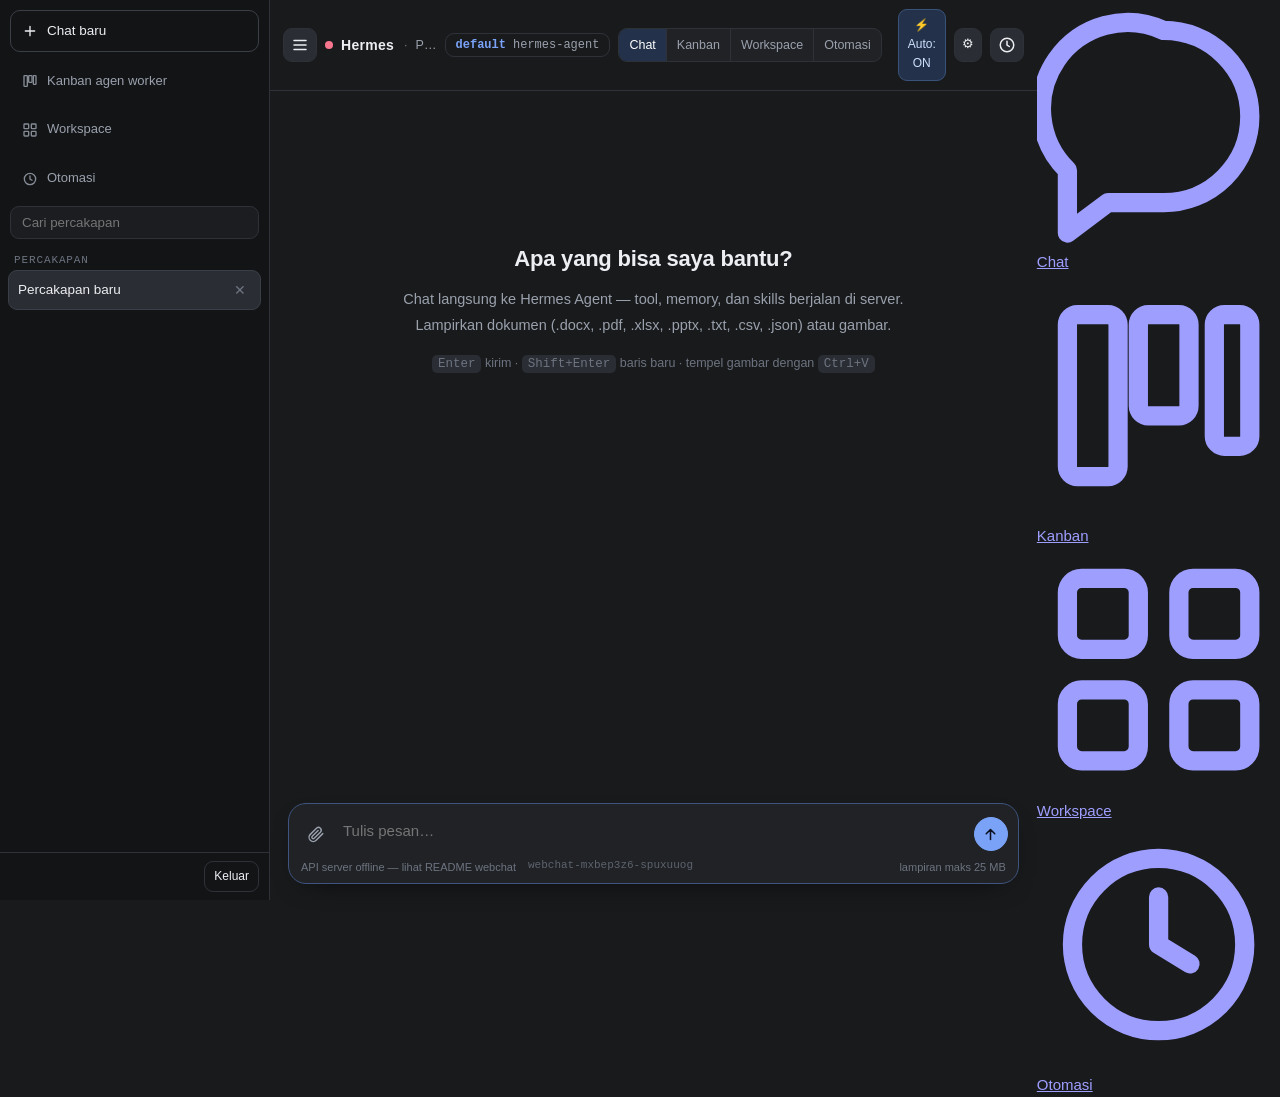
==== commit e6c7a8ef: "Halaman: tab bar bawah, bottom sheet, dan layout layar sempit - Kelima halaman memuat /mobile.css + " ====
--- a/static/index.html
+++ b/static/index.html
@@ -3,6 +3,12 @@
 <head>
 <meta charset="utf-8">
 <meta name="viewport" content="width=device-width, initial-scale=1, viewport-fit=cover">
+<meta name="theme-color" content="#0f1115">
+<meta name="color-scheme" content="dark">
+<meta name="mobile-web-app-capable" content="yes">
+<meta name="apple-mobile-web-app-capable" content="yes">
+<meta name="apple-mobile-web-app-title" content="Hermes">
+<meta name="apple-mobile-web-app-status-bar-style" content="black-translucent">
 <title>Hermes Chat</title>
 <link rel="icon" href="data:image/svg+xml,%3Csvg xmlns='http://www.w3.org/2000/svg' viewBox='0 0 32 32'%3E%3Crect width='32' height='32' rx='8' fill='%230f1115'/%3E%3Ccircle cx='16' cy='16' r='7' fill='%237aa2f7'/%3E%3C/svg%3E">
 <style>
@@ -519,9 +525,64 @@
     .topbar #history span.lbl{display:none}
   }
   @media(prefers-reduced-motion:reduce){*{animation:none!important; transition:none!important}}
+
+  /* ---------- mobile (<900px): composer & bubble ---------- */
+  @media(max-width:899.98px){
+    .topbar{padding:calc(8px + var(--safe-t)) 10px 8px; gap:6px; flex-wrap:nowrap}
+    .topbar h1{font-size:15px}
+    /* Satu baris saja: model jadi satu-satunya elemen yang boleh menyusut
+       (teksnya elipsis) supaya topbar tidak pernah melebar keluar layar. */
+    .topbar .spacer{display:none}
+    button.model{flex:1 1 auto; min-width:0; max-width:none; min-height:44px; margin-right:2px}
+    button.model span{min-width:0}
+    .topbar #auto{min-height:44px; flex:none}
+    /* composer menempel tepat di atas tab bar (body sudah diberi padding) */
+    .composer-wrap{padding:6px 10px 8px}
+    .composer{border-radius:20px; padding:6px 6px 4px}
+    .crow{gap:4px}
+    .crow .clip{width:44px; height:44px}
+    .sendbtn, .stopbtn{width:46px; height:46px}
+    .sendbtn svg{width:20px; height:20px}
+    textarea{min-height:44px; padding:10px 6px; max-height:34dvh}
+    .hint{margin-top:4px; font-size:10.5px; padding:0 6px}
+    .hint #sid, .hint #hintAttach{display:none}
+    /* bubble tidak melebar penuh, jarak lega */
+    .wrap{padding:14px 12px 10px; gap:10px}
+    .msg{padding:4px 0; gap:8px}
+    .msg .who{width:26px; height:26px; font-size:11px}
+    .msg.user .bubble{max-width:86%}
+    .msg.user .bubble .text{padding:10px 13px; border-radius:15px 15px 4px 15px}
+    .msg.agent .bubble{max-width:100%}
+    /* aksi per pesan selalu terlihat (tidak ada hover di HP) & tidak menutupi teks */
+    .acts{opacity:.9; margin-top:6px; gap:2px; flex-wrap:wrap}
+    .acts button{min-height:44px; min-width:44px; font-size:12px; padding:6px 10px;
+      border-color:var(--line); background:var(--bg2); justify-content:center}
+    /* tombol hapus percakapan di sidebar selalu tampak */
+    .conv .cx{opacity:.75; min-width:44px; min-height:44px}
+    .conv{padding:10px 8px; min-height:52px}
+    a.sidenav{min-height:44px}
+    .side-search input{min-height:44px}
+    .empty{padding:10vh 0 0; font-size:14px}
+    .empty h2{font-size:20px}
+    .to-bottom{width:44px; height:44px; bottom:12px}
+    .lightbox img{max-height:78dvh}
+    .lightbox .lbclose{width:44px; height:44px; min-width:44px; font-size:24px}
+  }
+  @media(max-width:419.98px){
+    .topbar h1{display:none}
+    button.model{max-width:none}
+    button.model b{display:none}
+    .msg .who{display:none}
+    .msg.user .bubble{max-width:92%}
+    .composer-wrap{padding:5px 8px 7px}
+    .panel > header{padding:10px}
+  }
 </style>
+<link rel="manifest" href="/manifest.webmanifest">
+<link rel="apple-touch-icon" href="/icon-192.png">
+<link rel="stylesheet" href="/mobile.css">
 </head>
-<body>
+<body class="has-tabbar chat-app">
 
 <aside class="side" id="side">
   <div class="side-top">
@@ -634,6 +695,26 @@
 
 <div class="scrim" id="scrim"></div>
 
+<!-- Bottom tab bar (hanya <900px; nav atas dipakai di desktop). -->
+<nav class="tabbar" id="tabbar" aria-label="Navigasi utama">
+  <a href="/" aria-current="page">
+    <svg viewBox="0 0 24 24" fill="none" stroke="currentColor" stroke-width="1.9" stroke-linecap="round" stroke-linejoin="round"><path d="M21 11.5a8.5 8.5 0 0 1-8.5 8.5H7l-4 3v-6.2A8.5 8.5 0 0 1 12.5 3h0A8.5 8.5 0 0 1 21 11.5z"/></svg>
+    Chat
+  </a>
+  <a href="/agents">
+    <svg viewBox="0 0 24 24" fill="none" stroke="currentColor" stroke-width="1.9" stroke-linecap="round" stroke-linejoin="round"><rect x="3" y="4" width="5" height="16" rx="1"/><rect x="10" y="4" width="5" height="10" rx="1"/><rect x="17.5" y="4" width="3.5" height="13" rx="1"/></svg>
+    Kanban
+  </a>
+  <a href="/workspace">
+    <svg viewBox="0 0 24 24" fill="none" stroke="currentColor" stroke-width="1.9" stroke-linecap="round" stroke-linejoin="round"><rect x="3" y="3" width="7" height="7" rx="1.4"/><rect x="14" y="3" width="7" height="7" rx="1.4"/><rect x="3" y="14" width="7" height="7" rx="1.4"/><rect x="14" y="14" width="7" height="7" rx="1.4"/></svg>
+    Workspace
+  </a>
+  <a href="/otomasi">
+    <svg viewBox="0 0 24 24" fill="none" stroke="currentColor" stroke-width="1.9" stroke-linecap="round" stroke-linejoin="round"><circle cx="12" cy="12" r="8.5"/><path d="M12 7.3V12l3.1 1.9"/></svg>
+    Otomasi
+  </a>
+</nav>
+
 <aside class="panel left" id="histPanel">
   <header><h1>Riwayat sesi</h1><span class="spacer"></span>
     <button id="histNew" title="Buat sesi Hermes baru (POST /api/sessions)">+ Sesi</button>
@@ -653,7 +734,7 @@
   <div class="body" id="modelBody"></div>
 </aside>
 
-<div class="modal" id="modal">
+<div class="modal sheet-modal" id="modal">
   <div class="modal-card">
     <h3 id="modalTitle">Konfirmasi</h3>
     <p id="modalText"></p>
@@ -669,6 +750,8 @@
   <button class="lbclose" id="lbClose" title="Tutup">✕</button>
   <img id="lightboxImg" alt="">
 </div>
+
+<script src="/mobile.js"></script>
 
 <script>
 (() => {
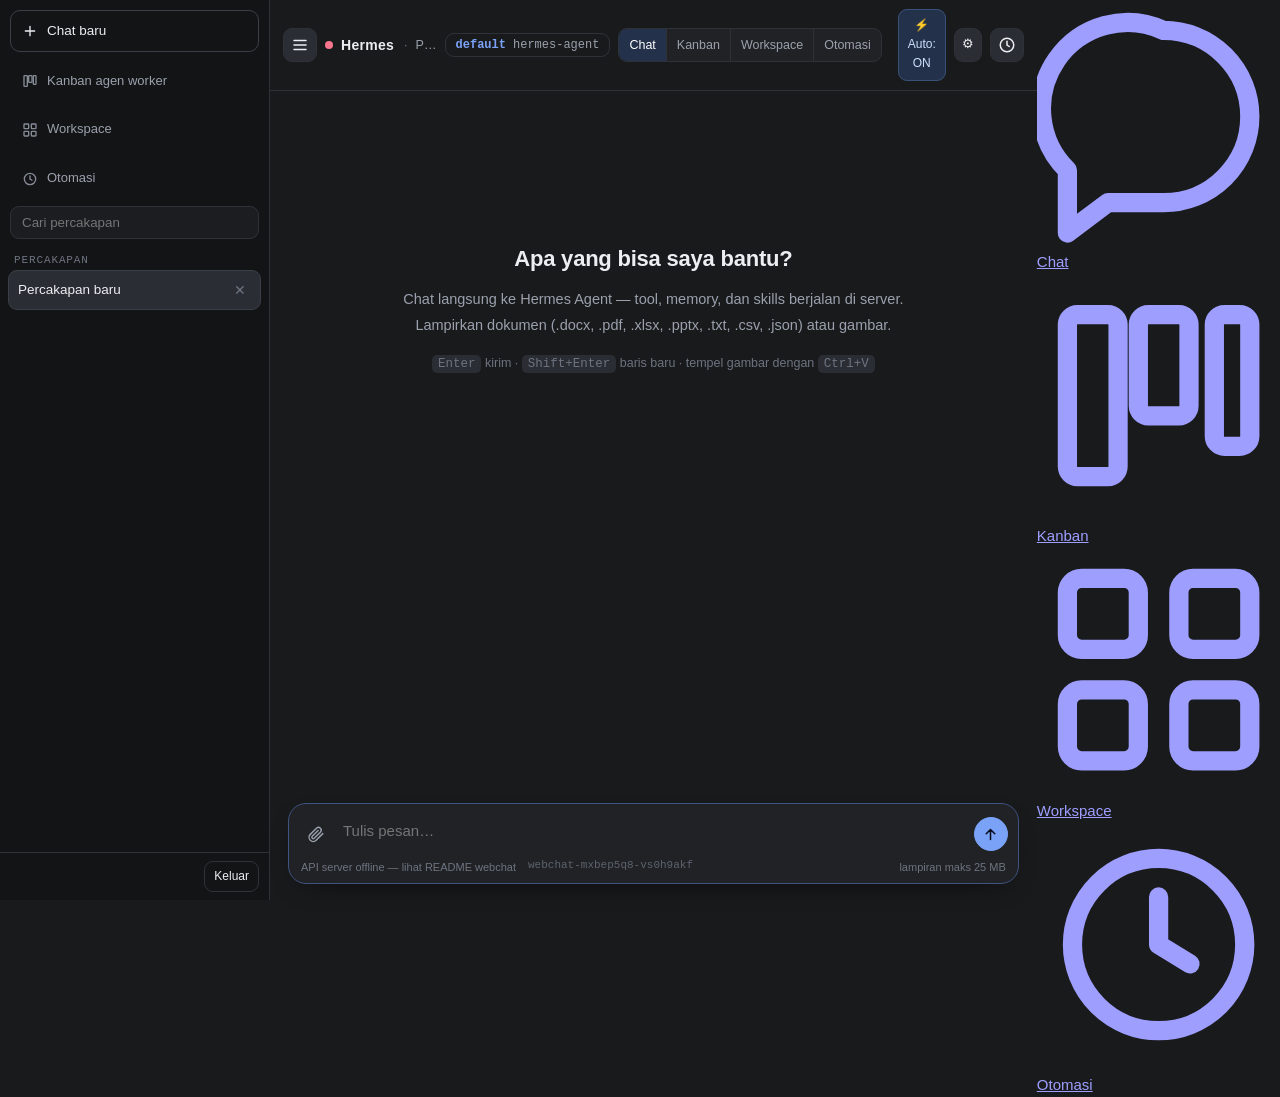
==== commit 5ab8707a: "Chat: topbar membungkus di 900-1150px supaya tidak ada overflow horizontal Tab bar hilang di >=900px" ====
--- a/static/index.html
+++ b/static/index.html
@@ -577,6 +577,14 @@
     .composer-wrap{padding:5px 8px 7px}
     .panel > header{padding:10px}
   }
+  /* Pita 900–1150px (tablet / jendela desktop sempit): nav atas sudah kembali
+     tapi topbar belum cukup lebar untuk satu baris. Biarkan membungkus dan
+     model menyusut, supaya tidak ada overflow horizontal. */
+  @media(min-width:900px) and (max-width:1149.98px){
+    .topbar{flex-wrap:wrap; row-gap:6px}
+    button.model{flex:1 1 140px; min-width:0; max-width:none}
+    .topTitle{max-width:min(30vw,300px)}
+  }
 </style>
 <link rel="manifest" href="/manifest.webmanifest">
 <link rel="apple-touch-icon" href="/icon-192.png">
